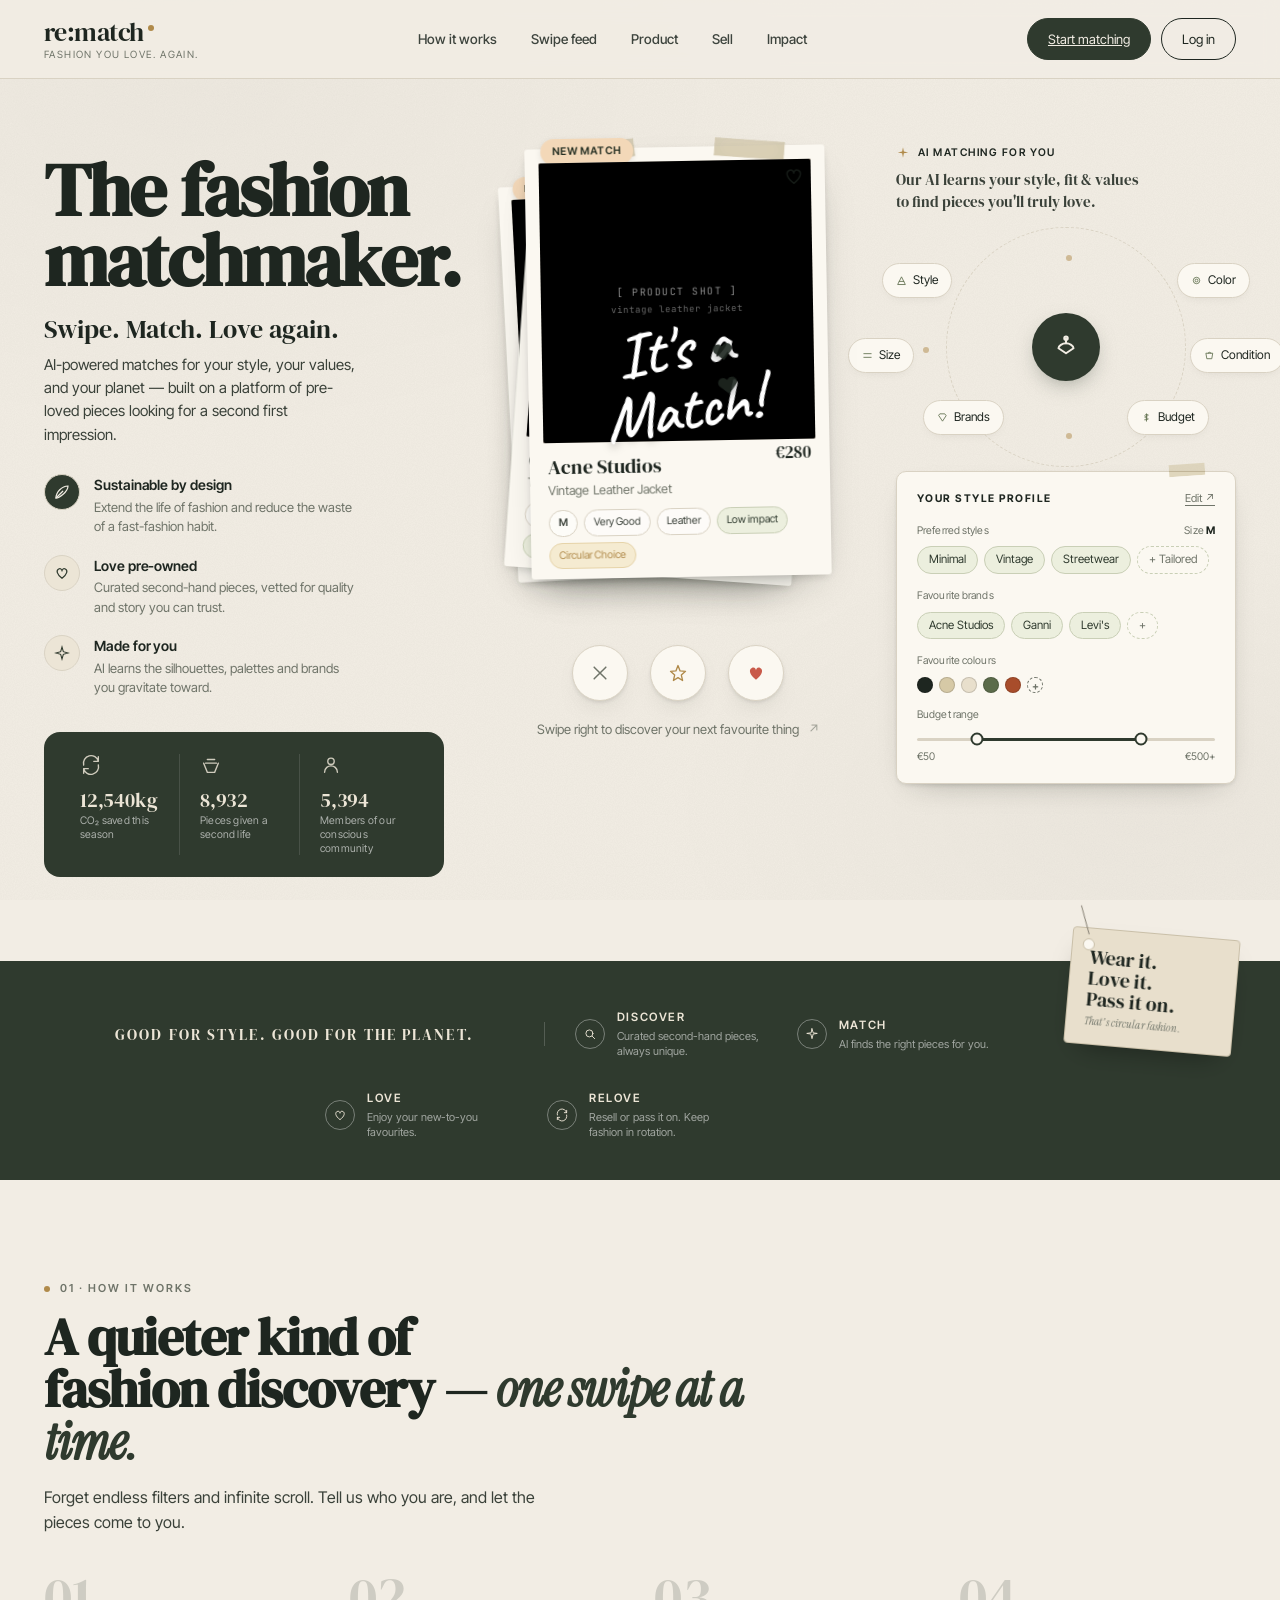
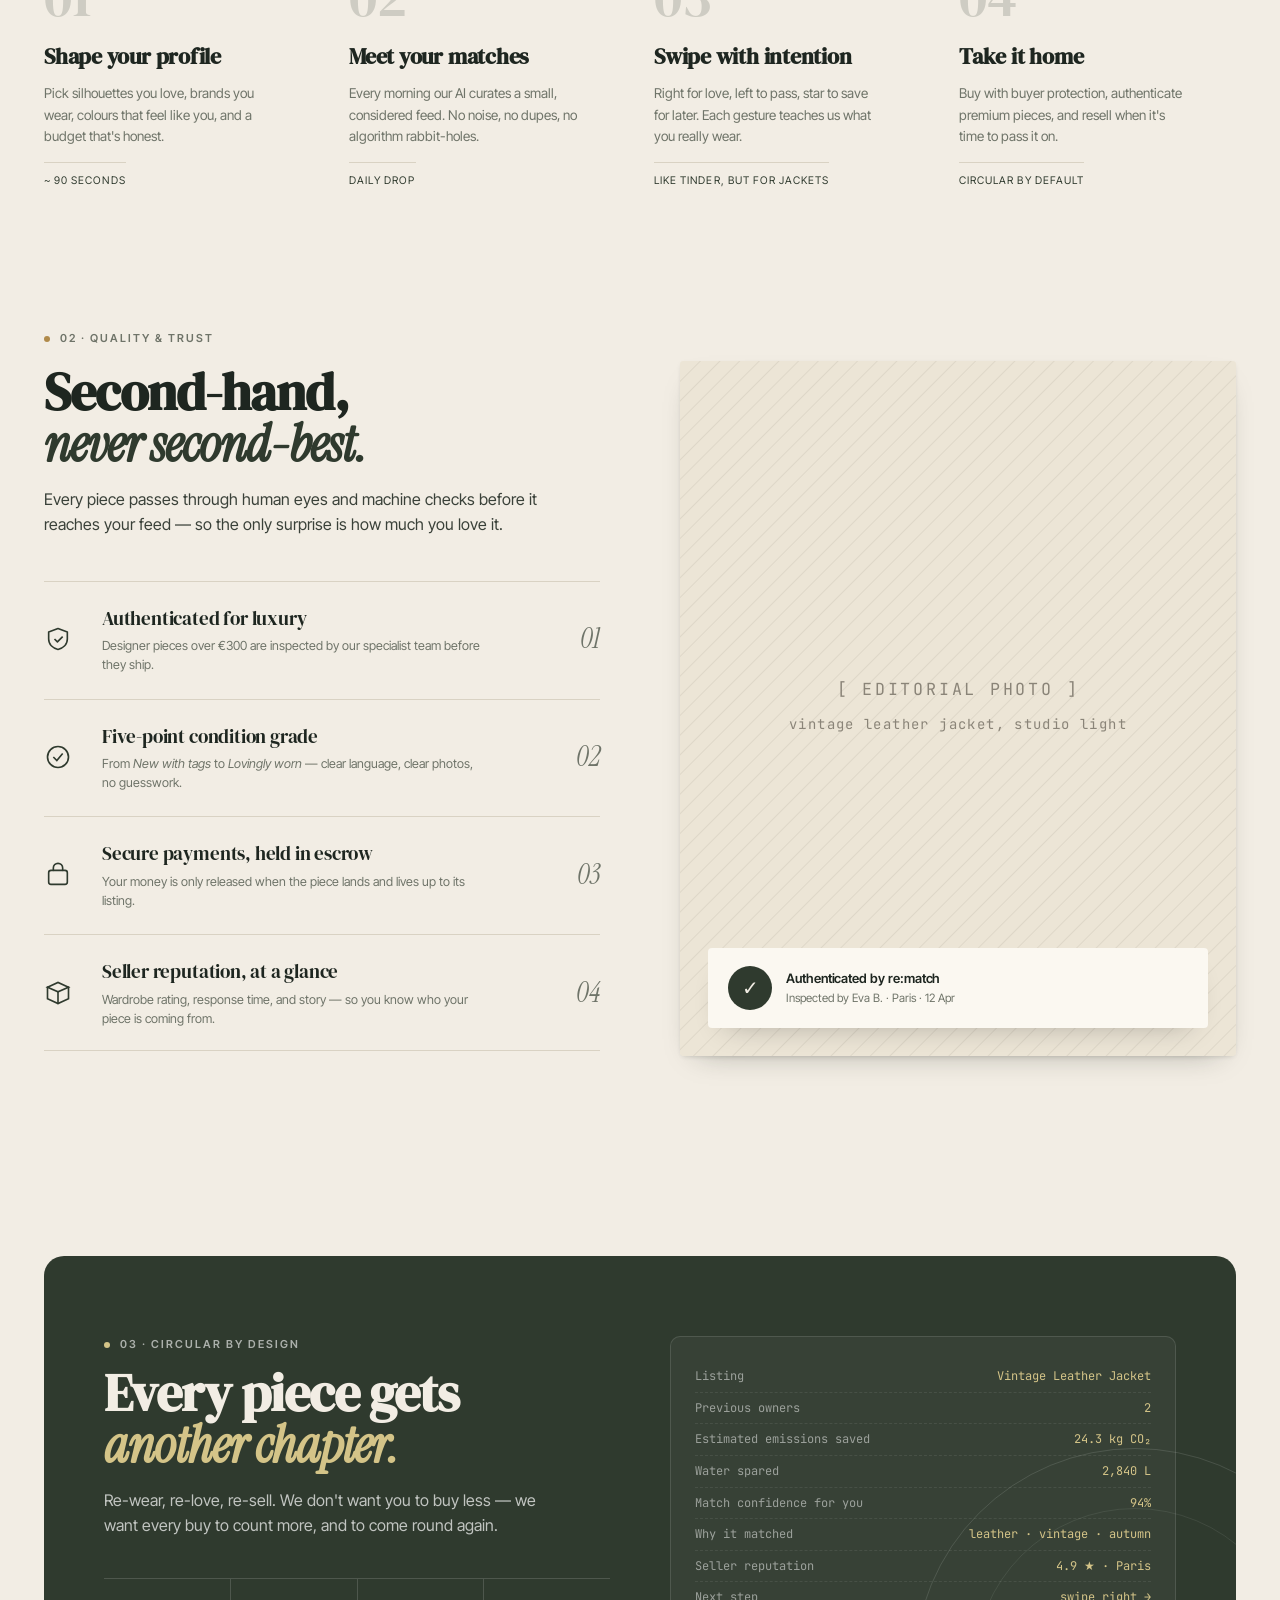
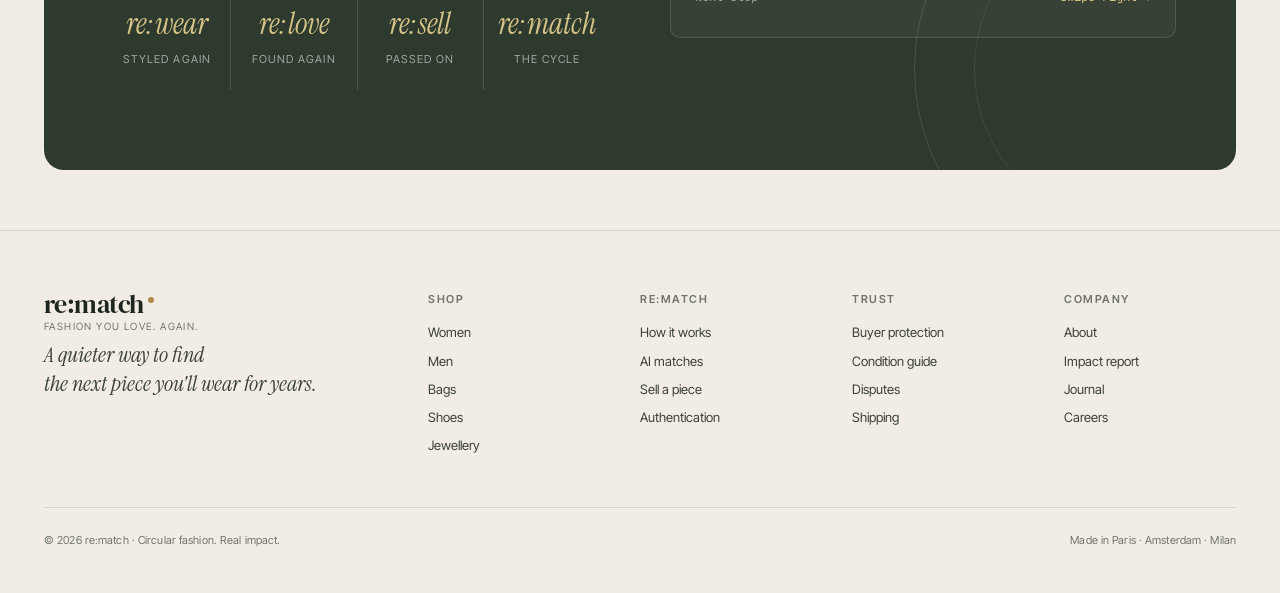
==== index.html @ 64e733ea "Polish: SEO/OG meta, a11y, branded 404, favicon, de-dup landing - Add per-page meta description, Ope" ====
<!doctype html>
<html lang="en">
<head>
<meta charset="utf-8" />
<meta name="viewport" content="width=device-width,initial-scale=1" />
<title>re:match — the fashion matchmaker</title>
<meta name="description" content="re:match is the fashion matchmaker. Swipe, match, and fall in love with pre-loved luxury pieces — curated, authenticated, and styled for you.">
<meta name="theme-color" content="#f2ede4">
<link rel="icon" type="image/svg+xml" href="favicon.svg">
<link rel="canonical" href="https://mathdoliveira.github.io/">
<meta property="og:type" content="website">
<meta property="og:site_name" content="re:match">
<meta property="og:title" content="re:match — the fashion matchmaker">
<meta property="og:description" content="Swipe. Match. Love again. A luxury resale experience where pieces find their next chapter.">
<meta property="og:url" content="https://mathdoliveira.github.io/">
<meta property="og:image" content="https://mathdoliveira.github.io/uploads/concept%20webpage.png">
<meta name="twitter:card" content="summary_large_image">
<meta name="twitter:title" content="re:match — the fashion matchmaker">
<meta name="twitter:description" content="Swipe. Match. Love again.">
<meta name="twitter:image" content="https://mathdoliveira.github.io/uploads/concept%20webpage.png">
<link rel="preconnect" href="https://fonts.googleapis.com">
<link rel="preconnect" href="https://fonts.gstatic.com" crossorigin>
<link href="https://fonts.googleapis.com/css2?family=DM+Serif+Display:ital@0;1&family=Instrument+Serif:ital@0;1&family=Inter+Tight:wght@400;500;600&family=Caveat:wght@400;600&family=JetBrains+Mono:wght@400;500&display=swap" rel="stylesheet">

<script>
const TWEAKS = /*EDITMODE-BEGIN*/{
  "palette": "sage",
  "headline": "The fashion matchmaker.",
  "tagline": "Swipe. Match. Love again.",
  "showAnnotations": false
}/*EDITMODE-END*/;
</script>

<style>
  :root{
    --paper: #f2ede4;
    --paper-warm: #ece5d6;
    --ink: #1e2620;
    --ink-soft: #3a4139;
    --mute: #6f7469;
    --line: #d9d2c3;
    --forest: #2f3a2e;
    --forest-deep: #1f2a1e;
    --moss: #5b6b4a;
    --gold: #b08a4a;
    --clay: #b8624a;
    --heart: #c95a4a;
    --shadow: 0 12px 30px -18px rgba(30,35,28,.4), 0 2px 6px -3px rgba(30,35,28,.25);
  }
  [data-palette="clay"]{
    --paper:#efe6db; --paper-warm:#e8dccc; --forest:#6b3a2a; --forest-deep:#4a261a; --moss:#8f5a3a; --gold:#c08a3a;
  }
  [data-palette="ink"]{
    --paper:#ebe6db; --paper-warm:#ddd6c6; --forest:#1b1d1c; --forest-deep:#0f110f; --moss:#3a3a32; --gold:#a78a4a;
  }

  *{box-sizing:border-box}
  html,body{margin:0;padding:0;background:var(--paper);color:var(--ink);font-family:"Inter Tight",system-ui,sans-serif;font-size:15px;line-height:1.55;-webkit-font-smoothing:antialiased}

  /* Paper texture */
  body::before{
    content:"";position:fixed;inset:0;pointer-events:none;z-index:0;
    background:
      radial-gradient(ellipse 900px 500px at 15% 10%, rgba(0,0,0,.03), transparent 70%),
      radial-gradient(ellipse 700px 400px at 90% 90%, rgba(0,0,0,.04), transparent 70%),
      url("data:image/svg+xml;utf8,<svg xmlns='http://www.w3.org/2000/svg' width='260' height='260'><filter id='n'><feTurbulence type='fractalNoise' baseFrequency='.9' numOctaves='2' stitchTiles='stitch'/><feColorMatrix values='0 0 0 0 0.12  0 0 0 0 0.15  0 0 0 0 0.12  0 0 0 .08 0'/></filter><rect width='100%' height='100%' filter='url(%23n)'/></svg>");
    mix-blend-mode:multiply;opacity:.55;
  }
  main{position:relative;z-index:1}

  .wrap{max-width:1360px;margin:0 auto;padding:0 44px}
  .serif{font-family:"DM Serif Display",serif;font-weight:400;letter-spacing:-.01em}
  .italic-serif{font-family:"Instrument Serif",serif;font-style:italic;font-weight:400}
  .hand{font-family:"Caveat",cursive;font-weight:600}
  .mono{font-family:"JetBrains Mono",monospace;font-size:11px;letter-spacing:.08em;text-transform:uppercase}

  /* ============ NAV ============ */
  nav.top{
    position:sticky;top:0;z-index:50;background:rgba(242,237,228,.82);backdrop-filter:blur(10px);
    border-bottom:1px solid var(--line);
  }
  .nav-inner{display:flex;align-items:center;justify-content:space-between;padding:18px 44px}
  .logo{display:flex;flex-direction:column;line-height:1}
  .logo .mark{font-family:"DM Serif Display",serif;font-size:26px;letter-spacing:-.02em;color:var(--ink);display:flex;align-items:baseline;gap:2px}
  .logo .mark::after{content:"";display:inline-block;width:6px;height:6px;background:var(--gold);border-radius:50%;margin-left:2px;transform:translateY(-10px)}
  .logo .sub{font-size:10px;letter-spacing:.14em;text-transform:uppercase;color:var(--mute);margin-top:4px}
  .navlinks{display:flex;gap:34px}
  .navlinks a{color:var(--ink);text-decoration:none;font-size:13.5px;font-weight:500;opacity:.85}
  .navlinks a:hover{opacity:1;color:var(--forest)}
  .nav-cta{display:flex;gap:10px;align-items:center}
  .btn{border:1px solid var(--ink);background:transparent;color:var(--ink);padding:10px 20px;border-radius:999px;font:inherit;font-size:13px;cursor:pointer;transition:all .2s}
  .btn:hover{background:var(--ink);color:var(--paper)}
  .btn-dark{background:var(--forest);color:var(--paper);border-color:var(--forest)}
  .btn-dark:hover{background:var(--forest-deep);color:var(--paper)}

  /* ============ HERO ============ */
  .hero{padding:48px 0 24px;position:relative}
  .hero-grid{display:grid;grid-template-columns:1.05fr 1.4fr 1.05fr;gap:40px;align-items:start}

  /* Leaf / organic decoration */
  .leaf-deco{position:absolute;top:80px;left:-30px;width:220px;height:320px;opacity:.55;pointer-events:none;z-index:0}

  /* ---- left column ---- */
  .hero-left{padding-top:28px;position:relative;z-index:2}
  h1.hero-title{font-family:"DM Serif Display",serif;font-size:74px;line-height:.95;letter-spacing:-.025em;margin:0 0 18px;color:var(--ink)}
  h1.hero-title .em{font-family:"Instrument Serif",serif;font-style:italic;color:var(--forest)}
  .hero-tag{font-family:"DM Serif Display",serif;font-size:26px;line-height:1.2;margin:0 0 8px}
  .hero-tag .love{font-family:"Instrument Serif",serif;font-style:italic;color:var(--moss)}
  .hero-lede{color:var(--ink-soft);font-size:15px;max-width:320px;margin:0 0 28px}
  .bullets{display:flex;flex-direction:column;gap:18px;margin-bottom:34px}
  .bullet{display:flex;gap:14px;align-items:flex-start}
  .bullet-ic{width:36px;height:36px;border-radius:50%;background:var(--paper-warm);border:1px solid var(--line);display:grid;place-items:center;flex-shrink:0;color:var(--forest)}
  .bullet-ic.leaf{background:var(--forest);color:var(--paper)}
  .bullet h4{margin:0 0 2px;font-size:14px;font-weight:600;letter-spacing:-.005em}
  .bullet p{margin:0;font-size:13px;color:var(--mute);line-height:1.5;max-width:260px}

  .impact-card{background:var(--forest);color:var(--paper-warm);border-radius:16px;padding:22px 24px;display:grid;grid-template-columns:repeat(3,1fr);gap:8px;max-width:400px}
  .impact-item{text-align:left;padding:0 12px;border-right:1px solid rgba(255,255,255,.12)}
  .impact-item:last-child{border-right:0}
  .impact-ic{width:22px;height:22px;margin-bottom:8px;opacity:.85}
  .impact-num{font-family:"DM Serif Display",serif;font-size:20px;letter-spacing:-.01em;line-height:1}
  .impact-lbl{font-size:10.5px;color:rgba(255,255,255,.6);margin-top:4px;letter-spacing:.02em;line-height:1.3}

  /* ---- middle: swipe stage ---- */
  .swipe-stage{position:relative;height:540px;display:flex;align-items:flex-start;justify-content:center;padding-top:20px}

  .annot{position:absolute;pointer-events:none;z-index:3}
  .annot.lft{top:40px;left:-10px;transform:rotate(-4deg)}
  .annot.rgt{top:40px;right:0;transform:rotate(3deg)}
  .annot .hand{font-size:26px;color:var(--forest);display:block}
  .annot svg{display:block;margin-top:2px}

  .deck{position:relative;width:300px;height:430px}
  .card{
    position:absolute;inset:0;background:#fbf8f1;border-radius:3px;
    box-shadow:0 18px 40px -20px rgba(30,35,28,.35), 0 4px 10px -4px rgba(30,35,28,.25);
    padding:14px 14px 18px;transition:transform .5s cubic-bezier(.2,.7,.2,1), opacity .3s;
    cursor:grab;user-select:none;
  }
  .card.drag{transition:none;cursor:grabbing}
  .card.gone{transition:transform .6s cubic-bezier(.4,.1,.3,1), opacity .5s}

  .card .badge{position:absolute;top:-10px;left:16px;background:#f3d8b8;color:var(--forest-deep);padding:5px 12px;border-radius:999px;font-size:10.5px;letter-spacing:.08em;text-transform:uppercase;font-weight:600;box-shadow:0 2px 6px rgba(0,0,0,.1)}
  .card .heart{position:absolute;top:20px;right:20px;width:22px;height:22px;color:#1e2620;opacity:.7;z-index:2}

  .card .photo{width:100%;height:280px;border-radius:2px;overflow:hidden;position:relative;background:#e8e1d2}
  .card .photo svg{width:100%;height:100%;display:block}

  .card-meta{padding:14px 4px 0;position:relative}
  .card-meta .brand{font-family:"DM Serif Display",serif;font-size:20px;line-height:1;margin:0 0 4px}
  .card-meta .name{font-size:12.5px;color:var(--mute);margin:0 0 10px;letter-spacing:.005em}
  .card-meta .price{position:absolute;top:0;right:4px;font-family:"DM Serif Display",serif;font-size:17px;color:var(--ink)}
  .card-meta .chips{display:flex;gap:6px;flex-wrap:wrap}
  .chip{font-size:10.5px;padding:4px 9px;border:1px solid var(--line);border-radius:999px;color:var(--ink-soft);background:rgba(255,255,255,.5);display:inline-flex;align-items:center;gap:4px}
  .chip.size{min-width:26px;justify-content:center;font-weight:600}
  .chip.eco{color:var(--forest);border-color:#c9cfb6;background:#ecefde}
  .chip.lux{color:var(--gold);border-color:#e6d3a8;background:#f5ebd1}

  /* Match overlay for middle card */
  .match-stamp{
    position:absolute;top:54%;left:50%;transform:translate(-50%,-50%) rotate(-8deg);
    z-index:4;pointer-events:none;text-align:center;color:#fff;
    text-shadow:0 3px 10px rgba(0,0,0,.35);
  }
  .match-stamp .big{font-family:"Caveat",cursive;font-size:64px;font-weight:600;line-height:.95;letter-spacing:-.01em}
  .match-stamp .heart{display:inline-flex;gap:4px;font-size:22px;margin-top:4px;opacity:.9}

  /* Tape */
  .tape{position:absolute;width:70px;height:18px;background:rgba(212,201,170,.7);mix-blend-mode:multiply;box-shadow:inset 0 0 20px rgba(0,0,0,.05)}
  .tape.t1{top:-6px;left:40px;transform:rotate(-6deg)}
  .tape.t2{top:-6px;right:40px;transform:rotate(5deg)}

  /* Swipe controls */
  .swipe-ctrls{position:absolute;bottom:-34px;left:50%;transform:translateX(-50%);display:flex;gap:22px;z-index:5}
  .sc{width:56px;height:56px;border-radius:50%;border:1px solid var(--line);background:#fbf8f1;display:grid;place-items:center;cursor:pointer;box-shadow:var(--shadow);transition:all .15s}
  .sc:hover{transform:translateY(-2px);box-shadow:0 16px 36px -18px rgba(30,35,28,.5)}
  .sc.like{background:#fff}
  .sc svg{width:20px;height:20px}
  .sc.x{color:var(--mute)}
  .sc.star{color:var(--gold)}
  .sc.heart{color:var(--heart)}

  .swipe-caption{position:absolute;bottom:-72px;left:50%;transform:translateX(-50%);font-size:13px;color:var(--mute);text-align:center;white-space:nowrap}
  .swipe-caption .arr{display:inline-block;margin-left:6px;opacity:.6}

  /* ---- right column: AI matching ---- */
  .hero-right{padding-top:18px;position:relative;z-index:2}
  .ai-head{display:flex;gap:8px;align-items:center;margin-bottom:8px}
  .ai-head .spark{width:14px;height:14px;color:var(--gold)}
  .ai-head .lbl{font-size:10.5px;letter-spacing:.14em;text-transform:uppercase;color:var(--ink);font-weight:600}
  .ai-right-title{font-family:"DM Serif Display",serif;font-size:15px;max-width:280px;color:var(--ink-soft);margin:0 0 24px;line-height:1.45}

  .orbit{position:relative;width:340px;height:220px;margin:0 auto 14px}
  .orbit-center{position:absolute;top:50%;left:50%;transform:translate(-50%,-50%);width:68px;height:68px;border-radius:50%;background:var(--forest);display:grid;place-items:center;color:var(--paper);box-shadow:0 8px 24px -10px rgba(47,58,46,.6);z-index:2}
  .orbit-center svg{width:30px;height:30px}
  .orbit-ring{position:absolute;top:50%;left:50%;transform:translate(-50%,-50%);width:240px;height:240px;border:1px dashed var(--line);border-radius:50%}
  .orbit-dot{position:absolute;width:6px;height:6px;border-radius:50%;background:var(--gold);opacity:.5}

  .orbit-chip{position:absolute;background:#fbf8f1;border:1px solid var(--line);padding:7px 13px;border-radius:999px;font-size:12px;display:flex;align-items:center;gap:6px;box-shadow:0 4px 12px -6px rgba(0,0,0,.1);white-space:nowrap}
  .orbit-chip svg{width:11px;height:11px;color:var(--moss)}
  .op1{top:12%;left:-4%}
  .op2{top:12%;right:-4%}
  .op3{top:46%;left:-14%}
  .op4{top:46%;right:-14%}
  .op5{bottom:10%;left:8%}
  .op6{bottom:10%;right:8%}

  /* Profile card */
  .profile-card{background:#fbf8f1;border:1px solid var(--line);border-radius:10px;padding:18px 20px;box-shadow:var(--shadow);position:relative}
  .profile-card::before{content:"";position:absolute;top:-8px;right:30px;width:36px;height:12px;background:rgba(212,201,170,.65);mix-blend-mode:multiply;transform:rotate(-4deg)}
  .pc-head{display:flex;justify-content:space-between;align-items:baseline;margin-bottom:16px}
  .pc-head h4{margin:0;font-size:10.5px;letter-spacing:.14em;text-transform:uppercase;font-weight:700}
  .pc-head .edit{font-size:11px;color:var(--mute);cursor:pointer;text-decoration:underline;text-underline-offset:3px}
  .pc-row{margin-bottom:14px}
  .pc-row .lbl{font-size:10.5px;color:var(--mute);margin-bottom:7px;letter-spacing:.01em}
  .pc-chips{display:flex;gap:6px;flex-wrap:wrap}
  .pc-chip{font-size:11.5px;padding:4px 11px;border-radius:999px;background:#ecefde;color:var(--forest);border:1px solid #c9cfb6;cursor:pointer;transition:all .15s}
  .pc-chip:hover{background:var(--forest);color:var(--paper)}
  .pc-chip.add{background:transparent;border-style:dashed;color:var(--mute)}
  .swatches{display:flex;gap:6px;align-items:center}
  .swatch{width:16px;height:16px;border-radius:50%;border:1px solid rgba(0,0,0,.15);cursor:pointer}
  .swatch.add{background:transparent;border:1px dashed var(--mute);display:grid;place-items:center;color:var(--mute);font-size:11px;font-weight:600}
  .slider-wrap{position:relative;padding:8px 0 0}
  .slider-track{height:3px;background:var(--line);border-radius:2px;position:relative}
  .slider-fill{position:absolute;top:0;bottom:0;left:20%;right:25%;background:var(--forest);border-radius:2px}
  .slider-knob{position:absolute;top:50%;transform:translate(-50%,-50%);width:13px;height:13px;background:#fbf8f1;border:2px solid var(--forest);border-radius:50%;cursor:pointer}
  .slider-knob.k1{left:20%}
  .slider-knob.k2{left:75%}
  .slider-range{display:flex;justify-content:space-between;font-size:10.5px;color:var(--mute);margin-top:8px}

  /* ============ RIBBON ============ */
  .ribbon{background:var(--forest);color:var(--paper-warm);margin-top:60px;padding:48px 260px 40px 44px;display:flex;align-items:center;gap:30px;flex-wrap:wrap;justify-content:center;position:relative}
  .ribbon .slogan{font-family:"DM Serif Display",serif;font-size:15px;letter-spacing:.14em;text-transform:uppercase;padding:0 40px}
  .ribbon-sep{width:1px;height:24px;background:rgba(255,255,255,.18)}
  .ribbon-step{display:flex;align-items:center;gap:12px;min-width:180px}
  .ribbon-step .num{width:30px;height:30px;border:1px solid rgba(255,255,255,.35);border-radius:50%;display:grid;place-items:center;flex-shrink:0}
  .ribbon-step svg{width:14px;height:14px}
  .ribbon-step .tx h5{margin:0 0 2px;font-size:11.5px;letter-spacing:.14em;text-transform:uppercase;font-weight:600}
  .ribbon-step .tx p{margin:0;font-size:11px;color:rgba(255,255,255,.55);line-height:1.4;max-width:150px}

  /* Hang tag */
  .hangtag{position:absolute;right:44px;top:-28px;width:168px;min-height:112px;background:#e8dfcc;border:1px solid #c9bfa8;border-radius:4px;padding:18px 18px 16px;transform:rotate(5deg);color:var(--ink);box-shadow:0 14px 28px -14px rgba(0,0,0,.4);font-family:"DM Serif Display",serif;line-height:1.05;font-size:20px;z-index:2}
  .hangtag::before{content:"";position:absolute;left:10px;top:10px;width:10px;height:10px;border-radius:50%;background:#fbf8f1;border:1px solid #c9bfa8}
  .hangtag::after{content:"";position:absolute;left:15px;top:-24px;width:1px;height:30px;background:#8a8478;transform:rotate(-20deg);transform-origin:bottom}
  .hangtag .tag-sub{font-family:"Instrument Serif",serif;font-style:italic;font-size:11px;color:var(--mute);margin-top:6px;letter-spacing:.01em}
  @media (max-width: 1100px){
    .ribbon{padding:140px 44px 40px;justify-content:flex-start}
    .hangtag{right:50%;transform:translateX(50%) rotate(4deg);top:20px}
  }

  /* ============ SECTIONS ============ */
  section.block{padding:100px 0;position:relative}
  .section-label{display:flex;align-items:center;gap:10px;margin-bottom:14px}
  .section-label .dot{width:6px;height:6px;border-radius:50%;background:var(--gold)}
  .section-label .tx{font-size:11px;letter-spacing:.18em;text-transform:uppercase;color:var(--mute);font-weight:600}
  .section-title{font-family:"DM Serif Display",serif;font-size:52px;line-height:1;letter-spacing:-.02em;margin:0 0 16px;max-width:720px}
  .section-title .em{font-family:"Instrument Serif",serif;font-style:italic;color:var(--forest)}
  .section-lede{font-size:16px;color:var(--ink-soft);max-width:540px;margin:0 0 44px}

  /* How it works */
  .how-grid{display:grid;grid-template-columns:repeat(4,1fr);gap:28px}
  .how-step{position:relative;padding-top:20px}
  .how-num{font-family:"DM Serif Display",serif;font-size:56px;color:var(--forest);line-height:1;opacity:.18;position:absolute;top:-10px;left:0}
  .how-step h3{font-family:"DM Serif Display",serif;font-size:22px;margin:40px 0 10px;letter-spacing:-.01em}
  .how-step p{margin:0;font-size:13.5px;color:var(--mute);line-height:1.6;max-width:230px}
  .how-step .tag{display:inline-block;margin-top:14px;font-size:10.5px;letter-spacing:.1em;text-transform:uppercase;color:var(--forest);border-top:1px solid var(--line);padding-top:10px}

  /* Trust */
  .trust-wrap{display:grid;grid-template-columns:1fr 1fr;gap:80px;align-items:center}
  .trust-list{display:flex;flex-direction:column;gap:2px}
  .trust-item{display:grid;grid-template-columns:36px 1fr auto;gap:22px;padding:22px 0;border-top:1px solid var(--line);align-items:center}
  .trust-item:last-child{border-bottom:1px solid var(--line)}
  .trust-item .ic{color:var(--forest);width:28px;height:28px}
  .trust-item h4{margin:0 0 4px;font-family:"DM Serif Display",serif;font-size:19px;font-weight:400;letter-spacing:-.01em}
  .trust-item p{margin:0;font-size:12.5px;color:var(--mute);max-width:380px;line-height:1.5}
  .trust-item .num{font-family:"Instrument Serif",serif;font-style:italic;font-size:28px;color:var(--mute)}

  .trust-visual{position:relative;aspect-ratio:4/5;background:var(--paper-warm);border-radius:4px;overflow:hidden;box-shadow:var(--shadow)}
  .trust-visual svg.placeholder{width:100%;height:100%;display:block}
  .trust-stamp{position:absolute;bottom:28px;left:28px;right:28px;background:#fbf8f1;padding:18px 20px;border-radius:4px;display:grid;grid-template-columns:auto 1fr;gap:14px;align-items:center;box-shadow:0 14px 30px -18px rgba(0,0,0,.3)}
  .trust-stamp .seal{width:44px;height:44px;border-radius:50%;background:var(--forest);color:var(--paper);display:grid;place-items:center;font-family:"DM Serif Display",serif;font-size:20px}
  .trust-stamp h5{margin:0;font-size:13px;font-weight:600;letter-spacing:-.005em}
  .trust-stamp p{margin:2px 0 0;font-size:11.5px;color:var(--mute)}

  /* Circular story */
  .circular{background:var(--forest);color:var(--paper-warm);margin:100px 44px 60px;border-radius:20px;padding:80px 60px;position:relative;overflow:hidden}
  .circular::before{content:"";position:absolute;right:-120px;bottom:-120px;width:440px;height:440px;border:1px solid rgba(255,255,255,.12);border-radius:50%}
  .circular::after{content:"";position:absolute;right:-60px;bottom:-60px;width:320px;height:320px;border:1px solid rgba(255,255,255,.08);border-radius:50%}
  .circ-grid{display:grid;grid-template-columns:1fr 1fr;gap:60px;position:relative;z-index:1}
  .circular .section-title{color:var(--paper)}
  .circular .section-title .em{color:#d4c488}
  .circular p{color:rgba(255,255,255,.7)}
  .circ-verbs{display:flex;gap:0;margin-top:40px;border-top:1px solid rgba(255,255,255,.15)}
  .verb{flex:1;padding:22px 0;border-right:1px solid rgba(255,255,255,.15);text-align:center}
  .verb:last-child{border-right:0}
  .verb h4{margin:0 0 4px;font-family:"Instrument Serif",serif;font-style:italic;font-size:30px;color:#d4c488;font-weight:400}
  .verb p{margin:0;font-size:11px;letter-spacing:.1em;text-transform:uppercase;color:rgba(255,255,255,.55)}

  .mini-demo{background:rgba(255,255,255,.04);border:1px solid rgba(255,255,255,.12);border-radius:10px;padding:24px;font-family:"JetBrains Mono",monospace;font-size:12px;color:rgba(255,255,255,.8)}
  .mini-demo .line{padding:6px 0;border-bottom:1px dashed rgba(255,255,255,.08);display:flex;justify-content:space-between}
  .mini-demo .line:last-child{border-bottom:0}
  .mini-demo .k{color:rgba(255,255,255,.5)}
  .mini-demo .v{color:#d4c488}

  /* ============ FOOTER ============ */
  footer{padding:60px 44px 44px;border-top:1px solid var(--line);margin-top:20px}
  .foot-grid{display:grid;grid-template-columns:2fr 1fr 1fr 1fr 1fr;gap:40px}
  .foot-grid h5{font-size:11px;letter-spacing:.14em;text-transform:uppercase;color:var(--mute);margin:0 0 14px;font-weight:600}
  .foot-grid ul{list-style:none;padding:0;margin:0}
  .foot-grid li{margin-bottom:8px;font-size:13px}
  .foot-grid a{color:var(--ink-soft);text-decoration:none}
  .foot-grid a:hover{color:var(--forest)}
  .foot-tag{font-family:"Instrument Serif",serif;font-style:italic;font-size:22px;color:var(--ink-soft);max-width:360px;line-height:1.3;margin:10px 0 0}
  .foot-bottom{margin-top:44px;padding-top:24px;border-top:1px solid var(--line);display:flex;justify-content:space-between;font-size:11px;color:var(--mute);letter-spacing:.01em}

  /* ============ TWEAKS PANEL ============ */
  .tweaks{position:fixed;bottom:20px;right:20px;width:260px;background:#fbf8f1;border:1px solid var(--line);border-radius:10px;padding:16px;box-shadow:0 24px 48px -24px rgba(0,0,0,.4);z-index:100;display:none}
  .tweaks.on{display:block}
  .tweaks h5{margin:0 0 12px;font-family:"DM Serif Display",serif;font-size:16px;display:flex;justify-content:space-between;align-items:center}
  .tweaks h5 .close{font-size:11px;color:var(--mute);cursor:pointer;font-family:"Inter Tight",sans-serif;font-weight:500}
  .tweaks .t-row{margin-bottom:14px}
  .tweaks label{display:block;font-size:10.5px;letter-spacing:.08em;text-transform:uppercase;color:var(--mute);margin-bottom:6px;font-weight:600}
  .tweaks .palette-row{display:flex;gap:8px}
  .tweaks .pal{width:28px;height:28px;border-radius:50%;cursor:pointer;border:2px solid transparent}
  .tweaks .pal.on{border-color:var(--ink)}
  .tweaks .pal[data-p="sage"]{background:linear-gradient(135deg,#2f3a2e 50%,#f2ede4 50%)}
  .tweaks .pal[data-p="clay"]{background:linear-gradient(135deg,#6b3a2a 50%,#efe6db 50%)}
  .tweaks .pal[data-p="ink"]{background:linear-gradient(135deg,#1b1d1c 50%,#ebe6db 50%)}
  .tweaks input[type=text]{width:100%;font:inherit;padding:8px 10px;border:1px solid var(--line);border-radius:6px;background:var(--paper);color:var(--ink);font-size:13px}
  .tweaks .toggle{display:flex;align-items:center;gap:8px;font-size:12px;cursor:pointer}

  @media (max-width:1100px){
    .hero-grid{grid-template-columns:1fr;gap:60px}
    .hero-right{max-width:500px}
    .trust-wrap{grid-template-columns:1fr}
    .how-grid{grid-template-columns:repeat(2,1fr)}
    .circ-grid{grid-template-columns:1fr}
  }
</style>
</head>
<body>

<nav class="top">
  <div class="nav-inner">
    <div class="logo">
      <div class="mark">re:match</div>
      <div class="sub">Fashion you love. Again.</div>
    </div>
    <div class="navlinks">
      <a href="#how">How it works</a>
      <a href="swipe.html">Swipe feed</a>
      <a href="product.html">Product</a>
      <a href="sell.html">Sell</a>
      <a href="#impact">Impact</a>
    </div>
    <div class="nav-cta">
      <a href="onboarding.html" class="btn btn-dark">Start matching</a>
      <button class="btn">Log in</button>
    </div>
  </div>
</nav>

<main>



<section class="hero">
  <div class="wrap">
    <div class="hero-grid">

      <!-- LEFT -->
      <div class="hero-left">
        <h1 class="hero-title" id="hero-title">The fashion<br/>matchmaker.</h1>
        <p class="hero-tag">Swipe. Match. <span class="love">Love again.</span></p>
        <p class="hero-lede">AI-powered matches for your style, your values, and your planet — built on a platform of pre-loved pieces looking for a second first impression.</p>

        <div class="bullets">
          <div class="bullet">
            <div class="bullet-ic leaf">
              <svg width="18" height="18" viewBox="0 0 24 24" fill="none" stroke="currentColor" stroke-width="1.6" stroke-linecap="round"><path d="M4 20 C 8 20, 20 12, 20 4 C 12 4, 4 12, 4 20 Z"/><path d="M4 20 L 13 11" /></svg>
            </div>
            <div>
              <h4>Sustainable by design</h4>
              <p>Extend the life of fashion and reduce the waste of a fast-fashion habit.</p>
            </div>
          </div>
          <div class="bullet">
            <div class="bullet-ic">
              <svg width="16" height="16" viewBox="0 0 24 24" fill="none" stroke="currentColor" stroke-width="1.8" stroke-linecap="round" stroke-linejoin="round"><path d="M12 20 C 4 14, 3 8, 7 6 C 10 4.5, 12 7, 12 9 C 12 7, 14 4.5, 17 6 C 21 8, 20 14, 12 20Z"/></svg>
            </div>
            <div>
              <h4>Love pre-owned</h4>
              <p>Curated second-hand pieces, vetted for quality and story you can trust.</p>
            </div>
          </div>
          <div class="bullet">
            <div class="bullet-ic">
              <svg width="16" height="16" viewBox="0 0 24 24" fill="none" stroke="currentColor" stroke-width="1.6" stroke-linecap="round"><path d="M12 3 L 14 10 L 21 12 L 14 14 L 12 21 L 10 14 L 3 12 L 10 10 Z"/></svg>
            </div>
            <div>
              <h4>Made for you</h4>
              <p>AI learns the silhouettes, palettes and brands you gravitate toward.</p>
            </div>
          </div>
        </div>

        <div class="impact-card">
          <div class="impact-item">
            <svg class="impact-ic" viewBox="0 0 24 24" fill="none" stroke="currentColor" stroke-width="1.5" stroke-linecap="round"><path d="M4 12 A 8 8 0 0 1 20 8 M 20 8 L 20 3 M 20 8 L 15 8"/><path d="M20 12 A 8 8 0 0 1 4 16 M 4 16 L 4 21 M 4 16 L 9 16"/></svg>
            <div class="impact-num">12,540kg</div>
            <div class="impact-lbl">CO₂ saved this season</div>
          </div>
          <div class="impact-item">
            <svg class="impact-ic" viewBox="0 0 24 24" fill="none" stroke="currentColor" stroke-width="1.5" stroke-linecap="round"><path d="M8 6 L 16 6 M 6 10 L 18 10 M 4 10 L 8 20 L 16 20 L 20 10"/></svg>
            <div class="impact-num">8,932</div>
            <div class="impact-lbl">Pieces given a second life</div>
          </div>
          <div class="impact-item">
            <svg class="impact-ic" viewBox="0 0 24 24" fill="none" stroke="currentColor" stroke-width="1.5" stroke-linecap="round"><circle cx="12" cy="8" r="3.5"/><path d="M5 20 C 5 15, 9 13, 12 13 C 15 13, 19 15, 19 20"/></svg>
            <div class="impact-num">5,394</div>
            <div class="impact-lbl">Members of our conscious community</div>
          </div>
        </div>
      </div>

      <!-- MIDDLE: swipe stage -->
      <div class="swipe-stage" id="swipe-stage">
        <div class="annot lft annot-lft"><span class="hand">Not for me</span>
          <svg width="70" height="20" viewBox="0 0 70 20" fill="none" stroke="#2f3a2e" stroke-width="1.3" stroke-linecap="round"><path d="M65 10 C 40 10, 20 12, 5 10" /><path d="M10 5 L 5 10 L 10 14"/></svg>
        </div>
        <div class="annot rgt annot-rgt"><span class="hand" style="text-align:right;display:block">Love it</span>
          <svg width="70" height="20" viewBox="0 0 70 20" fill="none" stroke="#2f3a2e" stroke-width="1.3" stroke-linecap="round" style="margin-left:auto"><path d="M5 10 C 30 10, 50 12, 65 10" /><path d="M60 5 L 65 10 L 60 14"/></svg>
        </div>

        <div class="deck" id="deck"></div>

        <div class="swipe-ctrls">
          <button class="sc x" id="btn-x" type="button" aria-label="Pass on this piece" title="Pass">
            <svg viewBox="0 0 24 24" fill="none" stroke="currentColor" stroke-width="1.8" stroke-linecap="round" aria-hidden="true" focusable="false"><path d="M5 5 L 19 19 M 19 5 L 5 19"/></svg>
          </button>
          <button class="sc star" id="btn-star" type="button" aria-label="Save for later" title="Save">
            <svg viewBox="0 0 24 24" fill="none" stroke="currentColor" stroke-width="1.6" stroke-linejoin="round" aria-hidden="true" focusable="false"><path d="M12 3 L 14.5 9.5 L 21 10 L 16 14.5 L 17.5 21 L 12 17.5 L 6.5 21 L 8 14.5 L 3 10 L 9.5 9.5 Z"/></svg>
          </button>
          <button class="sc heart" id="btn-heart" type="button" aria-label="Love this piece" title="Love">
            <svg viewBox="0 0 24 24" fill="currentColor" aria-hidden="true" focusable="false"><path d="M12 20 C 4 14, 3 8, 7 6 C 10 4.5, 12 7, 12 9 C 12 7, 14 4.5, 17 6 C 21 8, 20 14, 12 20Z"/></svg>
          </button>
        </div>
        <div class="swipe-caption" id="swipe-caption">Swipe right to discover your next favourite thing <span class="arr">↗</span></div>
      </div>

      <!-- RIGHT: AI matching -->
      <div class="hero-right">
        <div class="ai-head">
          <svg class="spark" viewBox="0 0 24 24" fill="currentColor"><path d="M12 2 L 13.5 9.5 L 21 11 L 13.5 12.5 L 12 20 L 10.5 12.5 L 3 11 L 10.5 9.5 Z"/></svg>
          <span class="lbl">AI Matching for you</span>
        </div>
        <p class="ai-right-title">Our AI learns your style, fit &amp; values<br/>to find pieces you'll truly love.</p>

        <div class="orbit">
          <div class="orbit-ring"></div>
          <div class="orbit-center">
            <svg viewBox="0 0 24 24" fill="none" stroke="currentColor" stroke-width="1.6" stroke-linecap="round" stroke-linejoin="round">
              <path d="M12 5 L 12 9"/>
              <path d="M6 13 C 6 11, 9 9, 12 9 C 15 9, 18 11, 18 13 L 12 17 Z"/>
              <circle cx="12" cy="5" r="1.4"/>
            </svg>
          </div>
          <span class="orbit-dot" style="top:8%;left:50%"></span>
          <span class="orbit-dot" style="bottom:8%;left:50%"></span>
          <span class="orbit-dot" style="top:50%;left:8%"></span>
          <span class="orbit-dot" style="top:50%;right:8%"></span>

          <span class="orbit-chip op1"><svg viewBox="0 0 24 24" fill="none" stroke="currentColor" stroke-width="1.8" stroke-linecap="round"><path d="M4 20 L 12 4 L 20 20 Z M 7 14 L 17 14"/></svg>Style</span>
          <span class="orbit-chip op2"><svg viewBox="0 0 24 24" fill="none" stroke="currentColor" stroke-width="1.8"><circle cx="12" cy="12" r="7"/><circle cx="12" cy="12" r="3"/></svg>Color</span>
          <span class="orbit-chip op3"><svg viewBox="0 0 24 24" fill="none" stroke="currentColor" stroke-width="1.8" stroke-linecap="round"><path d="M4 8 L 20 8 M 4 16 L 20 16"/></svg>Size</span>
          <span class="orbit-chip op4"><svg viewBox="0 0 24 24" fill="none" stroke="currentColor" stroke-width="1.8" stroke-linecap="round"><path d="M5 7 L 19 7 L 17 19 L 7 19 Z M 9 7 C 9 4, 15 4, 15 7"/></svg>Condition</span>
          <span class="orbit-chip op5"><svg viewBox="0 0 24 24" fill="none" stroke="currentColor" stroke-width="1.8" stroke-linecap="round" stroke-linejoin="round"><path d="M7 4 L 17 4 L 20 8 L 12 20 L 4 8 Z"/></svg>Brands</span>
          <span class="orbit-chip op6"><svg viewBox="0 0 24 24" fill="none" stroke="currentColor" stroke-width="1.8" stroke-linecap="round"><path d="M12 4 L 12 20 M 8 7 C 8 5, 16 5, 16 7 C 16 9, 8 9, 8 11 C 8 13, 16 13, 16 15 C 16 17, 8 17, 8 17"/></svg>Budget</span>
        </div>

        <div class="profile-card">
          <div class="pc-head">
            <h4>Your style profile</h4>
            <span class="edit">Edit ↗</span>
          </div>

          <div class="pc-row">
            <div class="lbl" style="display:flex;justify-content:space-between"><span>Preferred styles</span><span>Size <b style="color:var(--ink)">M</b></span></div>
            <div class="pc-chips">
              <span class="pc-chip">Minimal</span>
              <span class="pc-chip">Vintage</span>
              <span class="pc-chip">Streetwear</span>
              <span class="pc-chip add">+ Tailored</span>
            </div>
          </div>

          <div class="pc-row">
            <div class="lbl">Favourite brands</div>
            <div class="pc-chips">
              <span class="pc-chip">Acne Studios</span>
              <span class="pc-chip">Ganni</span>
              <span class="pc-chip">Levi's</span>
              <span class="pc-chip add">+</span>
            </div>
          </div>

          <div class="pc-row">
            <div class="lbl">Favourite colours</div>
            <div class="swatches">
              <span class="swatch" style="background:#1e2620"></span>
              <span class="swatch" style="background:#d6c9a6"></span>
              <span class="swatch" style="background:#e8dfcc"></span>
              <span class="swatch" style="background:#5b6b4a"></span>
              <span class="swatch" style="background:#a84d2b"></span>
              <span class="swatch add">+</span>
            </div>
          </div>

          <div class="pc-row" style="margin-bottom:0">
            <div class="lbl">Budget range</div>
            <div class="slider-wrap">
              <div class="slider-track">
                <div class="slider-fill"></div>
                <div class="slider-knob k1"></div>
                <div class="slider-knob k2"></div>
              </div>
              <div class="slider-range"><span>€50</span><span>€500+</span></div>
            </div>
          </div>
        </div>
      </div>

    </div>
  </div>
</section>

<!-- RIBBON -->
<div class="ribbon">
  <div class="hangtag">
    Wear&nbsp;it.<br/>Love&nbsp;it.<br/>Pass&nbsp;it&nbsp;on.
    <div class="tag-sub">That's circular fashion.</div>
  </div>

  <div class="slogan">Good for style. Good for the planet.</div>
  <div class="ribbon-sep"></div>
  <div class="ribbon-step">
    <div class="num"><svg viewBox="0 0 24 24" fill="none" stroke="currentColor" stroke-width="1.6" stroke-linecap="round"><circle cx="11" cy="11" r="6"/><path d="M16 16 L 20 20"/></svg></div>
    <div class="tx"><h5>Discover</h5><p>Curated second-hand pieces, always unique.</p></div>
  </div>
  <div class="ribbon-step">
    <div class="num"><svg viewBox="0 0 24 24" fill="none" stroke="currentColor" stroke-width="1.6" stroke-linecap="round"><path d="M12 3 L 14 10 L 21 11 L 14 12 L 12 20 L 10 12 L 3 11 L 10 10 Z"/></svg></div>
    <div class="tx"><h5>Match</h5><p>AI finds the right pieces for you.</p></div>
  </div>
  <div class="ribbon-step">
    <div class="num"><svg viewBox="0 0 24 24" fill="none" stroke="currentColor" stroke-width="1.6" stroke-linejoin="round"><path d="M12 20 C 4 14, 3 8, 7 6 C 10 4.5, 12 7, 12 9 C 12 7, 14 4.5, 17 6 C 21 8, 20 14, 12 20Z"/></svg></div>
    <div class="tx"><h5>Love</h5><p>Enjoy your new-to-you favourites.</p></div>
  </div>
  <div class="ribbon-step">
    <div class="num"><svg viewBox="0 0 24 24" fill="none" stroke="currentColor" stroke-width="1.6" stroke-linecap="round"><path d="M4 12 A 8 8 0 0 1 20 8 M 20 4 L 20 8 L 16 8"/><path d="M20 12 A 8 8 0 0 1 4 16 M 4 20 L 4 16 L 8 16"/></svg></div>
    <div class="tx"><h5>Relove</h5><p>Resell or pass it on. Keep fashion in rotation.</p></div>
  </div>
</div>

<!-- HOW IT WORKS -->
<section class="block" id="how">
  <div class="wrap">
    <div class="section-label"><span class="dot"></span><span class="tx">01 · How it works</span></div>
    <h2 class="section-title">A quieter kind of<br/>fashion discovery — <span class="em">one swipe at a time.</span></h2>
    <p class="section-lede">Forget endless filters and infinite scroll. Tell us who you are, and let the pieces come to you.</p>

    <div class="how-grid">
      <div class="how-step">
        <div class="how-num">01</div>
        <h3>Shape your profile</h3>
        <p>Pick silhouettes you love, brands you wear, colours that feel like you, and a budget that's honest.</p>
        <span class="tag">~ 90 seconds</span>
      </div>
      <div class="how-step">
        <div class="how-num">02</div>
        <h3>Meet your matches</h3>
        <p>Every morning our AI curates a small, considered feed. No noise, no dupes, no algorithm rabbit-holes.</p>
        <span class="tag">Daily drop</span>
      </div>
      <div class="how-step">
        <div class="how-num">03</div>
        <h3>Swipe with intention</h3>
        <p>Right for love, left to pass, star to save for later. Each gesture teaches us what you really wear.</p>
        <span class="tag">Like Tinder, but for jackets</span>
      </div>
      <div class="how-step">
        <div class="how-num">04</div>
        <h3>Take it home</h3>
        <p>Buy with buyer protection, authenticate premium pieces, and resell when it's time to pass it on.</p>
        <span class="tag">Circular by default</span>
      </div>
    </div>
  </div>
</section>

<!-- TRUST -->
<section class="block" id="trust" style="padding-top:40px">
  <div class="wrap">
    <div class="section-label"><span class="dot"></span><span class="tx">02 · Quality &amp; trust</span></div>
    <div class="trust-wrap">
      <div>
        <h2 class="section-title">Second-hand,<br/><span class="em">never second-best.</span></h2>
        <p class="section-lede">Every piece passes through human eyes and machine checks before it reaches your feed — so the only surprise is how much you love it.</p>

        <div class="trust-list">
          <div class="trust-item">
            <svg class="ic" viewBox="0 0 24 24" fill="none" stroke="currentColor" stroke-width="1.4" stroke-linejoin="round"><path d="M12 3 L 20 6 V 12 C 20 17, 16 20, 12 21 C 8 20, 4 17, 4 12 V 6 Z"/><path d="M9 12 L 11.5 14.5 L 16 10"/></svg>
            <div>
              <h4>Authenticated for luxury</h4>
              <p>Designer pieces over €300 are inspected by our specialist team before they ship.</p>
            </div>
            <span class="num">01</span>
          </div>
          <div class="trust-item">
            <svg class="ic" viewBox="0 0 24 24" fill="none" stroke="currentColor" stroke-width="1.4"><circle cx="12" cy="12" r="9"/><path d="M8 12 L 11 15 L 16 9"/></svg>
            <div>
              <h4>Five-point condition grade</h4>
              <p>From <em>New with tags</em> to <em>Lovingly worn</em> — clear language, clear photos, no guesswork.</p>
            </div>
            <span class="num">02</span>
          </div>
          <div class="trust-item">
            <svg class="ic" viewBox="0 0 24 24" fill="none" stroke="currentColor" stroke-width="1.4" stroke-linecap="round"><rect x="4" y="8" width="16" height="12" rx="2"/><path d="M8 8 V 6 A 4 4 0 0 1 16 6 V 8"/></svg>
            <div>
              <h4>Secure payments, held in escrow</h4>
              <p>Your money is only released when the piece lands and lives up to its listing.</p>
            </div>
            <span class="num">03</span>
          </div>
          <div class="trust-item">
            <svg class="ic" viewBox="0 0 24 24" fill="none" stroke="currentColor" stroke-width="1.4" stroke-linecap="round"><path d="M3 7 L 12 3 L 21 7 L 12 11 Z"/><path d="M3 7 V 17 L 12 21 L 21 17 V 7"/><path d="M12 11 V 21"/></svg>
            <div>
              <h4>Seller reputation, at a glance</h4>
              <p>Wardrobe rating, response time, and story — so you know who your piece is coming from.</p>
            </div>
            <span class="num">04</span>
          </div>
        </div>
      </div>

      <div class="trust-visual">
        <svg class="placeholder" viewBox="0 0 400 500" preserveAspectRatio="xMidYMid slice">
          <defs>
            <pattern id="stripe" width="10" height="10" patternUnits="userSpaceOnUse" patternTransform="rotate(45)">
              <rect width="10" height="10" fill="#ece5d6"/>
              <line x1="0" y1="0" x2="0" y2="10" stroke="#d9d2c3" stroke-width="1"/>
            </pattern>
          </defs>
          <rect width="400" height="500" fill="url(#stripe)"/>
          <text x="50%" y="48%" text-anchor="middle" font-family="JetBrains Mono" font-size="12" fill="#8a8478" letter-spacing="2">[ EDITORIAL PHOTO ]</text>
          <text x="50%" y="53%" text-anchor="middle" font-family="JetBrains Mono" font-size="10" fill="#8a8478" letter-spacing="1">vintage leather jacket, studio light</text>
        </svg>
        <div class="trust-stamp">
          <div class="seal">✓</div>
          <div>
            <h5>Authenticated by re:match</h5>
            <p>Inspected by Eva B. · Paris · 12 Apr</p>
          </div>
        </div>
      </div>
    </div>
  </div>
</section>

<!-- CIRCULAR STORY -->
<section class="circular" id="impact">
  <div class="circ-grid">
    <div>
      <div class="section-label" style="color:rgba(255,255,255,.6)"><span class="dot" style="background:#d4c488"></span><span class="tx" style="color:rgba(255,255,255,.6)">03 · Circular by design</span></div>
      <h2 class="section-title">Every piece gets <span class="em">another chapter.</span></h2>
      <p style="font-size:16px;max-width:460px;margin:0 0 30px">Re-wear, re-love, re-sell. We don't want you to buy less — we want every buy to count more, and to come round again.</p>

      <div class="circ-verbs">
        <div class="verb"><h4>re:wear</h4><p>styled again</p></div>
        <div class="verb"><h4>re:love</h4><p>found again</p></div>
        <div class="verb"><h4>re:sell</h4><p>passed on</p></div>
        <div class="verb"><h4>re:match</h4><p>the cycle</p></div>
      </div>
    </div>

    <div>
      <div class="mini-demo">
        <div class="line"><span class="k">Listing</span><span class="v">Vintage Leather Jacket</span></div>
        <div class="line"><span class="k">Previous owners</span><span class="v">2</span></div>
        <div class="line"><span class="k">Estimated emissions saved</span><span class="v">24.3 kg CO₂</span></div>
        <div class="line"><span class="k">Water spared</span><span class="v">2,840 L</span></div>
        <div class="line"><span class="k">Match confidence for you</span><span class="v">94%</span></div>
        <div class="line"><span class="k">Why it matched</span><span class="v">leather · vintage · autumn</span></div>
        <div class="line"><span class="k">Seller reputation</span><span class="v">4.9 ★ · Paris</span></div>
        <div class="line"><span class="k">Next step</span><span class="v">swipe right →</span></div>
      </div>
    </div>
  </div>
</section>

<!-- FOOTER -->
<footer>
  <div class="foot-grid">
    <div>
      <div class="logo">
        <div class="mark">re:match</div>
        <div class="sub">Fashion you love. Again.</div>
      </div>
      <p class="foot-tag">A quieter way to find<br/>the next piece you'll wear for years.</p>
    </div>
    <div>
      <h5>Shop</h5>
      <ul><li><a>Women</a></li><li><a>Men</a></li><li><a>Bags</a></li><li><a>Shoes</a></li><li><a>Jewellery</a></li></ul>
    </div>
    <div>
      <h5>re:match</h5>
      <ul><li><a>How it works</a></li><li><a>AI matches</a></li><li><a>Sell a piece</a></li><li><a>Authentication</a></li></ul>
    </div>
    <div>
      <h5>Trust</h5>
      <ul><li><a>Buyer protection</a></li><li><a>Condition guide</a></li><li><a>Disputes</a></li><li><a>Shipping</a></li></ul>
    </div>
    <div>
      <h5>Company</h5>
      <ul><li><a>About</a></li><li><a>Impact report</a></li><li><a>Journal</a></li><li><a>Careers</a></li></ul>
    </div>
  </div>
  <div class="foot-bottom">
    <span>© 2026 re:match · Circular fashion. Real impact.</span>
    <span>Made in Paris · Amsterdam · Milan</span>
  </div>
</footer>

</main>

<!-- TWEAKS PANEL -->
<div class="tweaks" id="tweaks">
  <h5>Tweaks <span class="close" id="tw-close">hide</span></h5>
  <div class="t-row">
    <label>Palette</label>
    <div class="palette-row">
      <div class="pal" data-p="sage" title="Sage"></div>
      <div class="pal" data-p="clay" title="Clay"></div>
      <div class="pal" data-p="ink" title="Ink"></div>
    </div>
  </div>
  <div class="t-row">
    <label>Headline</label>
    <input type="text" id="tw-headline" />
  </div>
  <div class="t-row">
    <label>Tagline</label>
    <input type="text" id="tw-tagline" />
  </div>
  <div class="t-row">
    <label class="toggle"><input type="checkbox" id="tw-annot"/> Show "Not for me / Love it" annotations</label>
  </div>
</div>

<script>
// ============ DATA ============
const ITEMS = [
  {
    badge: "New match",
    brand: "Acne Studios",
    name: "Vintage Leather Jacket",
    price: "€280",
    size: "M",
    condition: "Very Good",
    material: "Leather",
    chips: [["eco","Low impact"],["lux","Circular Choice"]],
    rotate: -1,
    swatch: {bg:"#7c5a3e", stripe:"#5e4430", label:"vintage leather jacket"}
  },
  {
    badge: "Premium pick",
    brand: "Chanel",
    name: "Timeless Flap Bag",
    price: "€1,950",
    size: "·",
    condition: "Very Good",
    material: "Leather",
    chips: [["lux","Authenticated"],["eco","Timeless piece"]],
    rotate: 4,
    swatch: {bg:"#1c1a18", stripe:"#2e2a26", label:"quilted flap bag"}
  },
  {
    badge: "Love this",
    brand: "Reformation",
    name: "Floral Midi Dress",
    price: "€110",
    size: "S",
    condition: "Good",
    material: "Tencel",
    chips: [["eco","Eco-friendly"]],
    rotate: -3,
    swatch: {bg:"#8a9472", stripe:"#a4ae8a", label:"floral midi dress"}
  },
  {
    badge: "Style match",
    brand: "Ganni",
    name: "Puff-sleeve Blouse",
    price: "€95",
    size: "M",
    condition: "New w/ tags",
    material: "Cotton",
    chips: [["eco","Organic cotton"],["lux","Like new"]],
    rotate: 2,
    swatch: {bg:"#d6c088", stripe:"#c2ae78", label:"puff-sleeve blouse"}
  },
  {
    badge: "Trending for you",
    brand: "Levi's",
    name: "501 Original Jeans",
    price: "€70",
    size: "28",
    condition: "Good",
    material: "Denim",
    chips: [["eco","Timeless"]],
    rotate: -2,
    swatch: {bg:"#4a5c74", stripe:"#5c6e88", label:"501 vintage jeans"}
  }
];

// ============ PLACEHOLDER SVG FOR CARD PHOTO ============
function placeholderSVG(sw){
  return `<svg viewBox="0 0 300 280" xmlns="http://www.w3.org/2000/svg" preserveAspectRatio="xMidYMid slice">
    <defs>
      <pattern id="p-${Math.random().toString(36).slice(2,7)}" width="8" height="8" patternUnits="userSpaceOnUse" patternTransform="rotate(45)">
        <rect width="8" height="8" fill="${sw.bg}"/>
        <line x1="0" y1="0" x2="0" y2="8" stroke="${sw.stripe}" stroke-width="1.2" opacity=".8"/>
      </pattern>
    </defs>
    <rect width="300" height="280" fill="${sw.bg}"/>
    <rect width="300" height="280" fill="url(#p-${sw.label.replace(/\\s/g,'')})"/>
    <text x="50%" y="48%" text-anchor="middle" font-family="JetBrains Mono, monospace" font-size="10" fill="rgba(255,255,255,.55)" letter-spacing="1.5">[ PRODUCT SHOT ]</text>
    <text x="50%" y="54%" text-anchor="middle" font-family="JetBrains Mono, monospace" font-size="9" fill="rgba(255,255,255,.4)" letter-spacing="1">${sw.label}</text>
  </svg>`;
}

// ============ DECK ============
const deck = document.getElementById('deck');
let idx = 0;
let showMatchStamp = false;

function buildCard(item, i){
  const c = document.createElement('div');
  c.className = 'card';
  const depth = i; // stacking
  c.style.transform = `translate(${-depth*16}px, ${depth*8}px) rotate(${item.rotate}deg) scale(${1 - depth*0.04})`;
  c.style.zIndex = 10 - depth;
  c.style.opacity = depth > 2 ? 0 : 1;
  c.dataset.idx = i;

  const chipsHTML = item.chips.map(([cls,txt])=>`<span class="chip ${cls}">${txt}</span>`).join('');

  c.innerHTML = `
    <div class="tape t1"></div>
    <div class="tape t2"></div>
    ${item.badge ? `<div class="badge">${item.badge}</div>` : ''}
    <svg class="heart" viewBox="0 0 24 24" fill="none" stroke="currentColor" stroke-width="1.6" stroke-linejoin="round"><path d="M12 20 C 4 14, 3 8, 7 6 C 10 4.5, 12 7, 12 9 C 12 7, 14 4.5, 17 6 C 21 8, 20 14, 12 20Z"/></svg>
    <div class="photo">${placeholderSVG(item.swatch)}</div>
    <div class="card-meta">
      <div class="price">${item.price}</div>
      <div class="brand">${item.brand}</div>
      <div class="name">${item.name}</div>
      <div class="chips">
        <span class="chip size">${item.size}</span>
        <span class="chip">${item.condition}</span>
        <span class="chip">${item.material}</span>
        ${chipsHTML}
      </div>
    </div>
  `;

  // Match stamp only on top card once
  if(i === 0 && showMatchStamp){
    const s = document.createElement('div');
    s.className = 'match-stamp';
    s.innerHTML = `<div class="big">It's a<br/>Match!</div><div class="heart">♥ ♥</div>`;
    c.appendChild(s);
  }

  return c;
}

function renderDeck(){
  deck.innerHTML = '';
  for(let i=0;i<Math.min(4, ITEMS.length);i++){
    const item = ITEMS[(idx + i) % ITEMS.length];
    deck.appendChild(buildCard(item, i));
  }
  attachDrag();
}

// ============ DRAG ============
let dragState = null;
function attachDrag(){
  const top = deck.querySelector('.card[data-idx="0"]');
  if(!top) return;

  const onDown = (e)=>{
    dragState = {startX: (e.touches?e.touches[0].clientX:e.clientX), startY:(e.touches?e.touches[0].clientY:e.clientY), dx:0, dy:0, el:top};
    top.classList.add('drag');
  };
  const onMove = (e)=>{
    if(!dragState) return;
    const x = e.touches?e.touches[0].clientX:e.clientX;
    const y = e.touches?e.touches[0].clientY:e.clientY;
    dragState.dx = x - dragState.startX;
    dragState.dy = y - dragState.startY;
    const rot = dragState.dx * 0.08;
    top.style.transform = `translate(${dragState.dx}px, ${dragState.dy*0.4}px) rotate(${rot}deg)`;
  };
  const onUp = ()=>{
    if(!dragState) return;
    const dx = dragState.dx;
    top.classList.remove('drag');
    if(Math.abs(dx) > 80){
      flyOut(top, dx > 0 ? 1 : -1);
    } else {
      const item = ITEMS[idx % ITEMS.length];
      top.style.transform = `translate(0, 0) rotate(${item.rotate}deg) scale(1)`;
    }
    dragState = null;
  };

  top.addEventListener('mousedown', onDown);
  top.addEventListener('touchstart', onDown, {passive:true});
  window.addEventListener('mousemove', onMove);
  window.addEventListener('touchmove', onMove, {passive:true});
  window.addEventListener('mouseup', onUp);
  window.addEventListener('touchend', onUp);
}

function flyOut(el, dir){
  el.classList.add('gone');
  const dx = dir * 700;
  const rot = dir * 30;
  el.style.transform = `translate(${dx}px, 80px) rotate(${rot}deg)`;
  el.style.opacity = 0;
  setTimeout(()=>{
    idx++;
    showMatchStamp = false;
    renderDeck();
  }, 400);
}

document.getElementById('btn-x').onclick = ()=>{
  const top = deck.querySelector('.card[data-idx="0"]'); if(top) flyOut(top, -1);
};
document.getElementById('btn-heart').onclick = ()=>{
  const top = deck.querySelector('.card[data-idx="0"]'); if(top) flyOut(top, 1);
};
document.getElementById('btn-star').onclick = ()=>{
  const top = deck.querySelector('.card[data-idx="0"]');
  if(!top) return;
  top.style.transition = 'transform .3s';
  top.style.transform = `scale(1.04) rotate(0deg)`;
  setTimeout(()=>{ const item = ITEMS[idx % ITEMS.length]; top.style.transform = `rotate(${item.rotate}deg)`; }, 260);
};

// Keyboard: ← pass, → love, ↑/S save (ignore when typing in an input/textarea)
window.addEventListener('keydown', (e)=>{
  const t = e.target;
  if(t && (t.tagName === 'INPUT' || t.tagName === 'TEXTAREA' || t.isContentEditable)) return;
  if(e.key === 'ArrowLeft')  { e.preventDefault(); document.getElementById('btn-x').click(); }
  else if(e.key === 'ArrowRight') { e.preventDefault(); document.getElementById('btn-heart').click(); }
  else if(e.key === 'ArrowUp' || e.key === 's' || e.key === 'S') { e.preventDefault(); document.getElementById('btn-star').click(); }
});

// Show the match stamp on the very first render to echo the concept image
showMatchStamp = true;
renderDeck();

// ============ TWEAKS ============
const state = {...TWEAKS};
function applyTweaks(){
  document.documentElement.setAttribute('data-palette', state.palette);
  document.getElementById('hero-title').innerHTML = state.headline.replace(/\\s/,'<br/>');
  // tagline
  const tagEl = document.querySelector('.hero-tag');
  tagEl.innerHTML = state.tagline.replace(/(Love again\\.?)/i, '<span class="love">$1</span>');
  // annotations
  document.querySelectorAll('.annot').forEach(a=>a.style.display = state.showAnnotations ? 'block' : 'none');

  // Sync tweak UI
  document.querySelectorAll('.pal').forEach(p=>p.classList.toggle('on', p.dataset.p === state.palette));
  document.getElementById('tw-headline').value = state.headline;
  document.getElementById('tw-tagline').value = state.tagline;
  document.getElementById('tw-annot').checked = state.showAnnotations;
}
function persist(){
  window.parent?.postMessage({type:'__edit_mode_set_keys', edits: state}, '*');
}
applyTweaks();

document.querySelectorAll('.pal').forEach(p=>{
  p.onclick = ()=>{ state.palette = p.dataset.p; applyTweaks(); persist(); };
});
document.getElementById('tw-headline').oninput = e=>{ state.headline = e.target.value; applyTweaks(); persist(); };
document.getElementById('tw-tagline').oninput = e=>{ state.tagline = e.target.value; applyTweaks(); persist(); };
document.getElementById('tw-annot').onchange = e=>{ state.showAnnotations = e.target.checked; applyTweaks(); persist(); };
document.getElementById('tw-close').onclick = ()=>document.getElementById('tweaks').classList.remove('on');

// Edit-mode protocol — register listener FIRST, then announce
window.addEventListener('message', (e)=>{
  if(e.data?.type === '__activate_edit_mode') document.getElementById('tweaks').classList.add('on');
  if(e.data?.type === '__deactivate_edit_mode') document.getElementById('tweaks').classList.remove('on');
});
window.parent?.postMessage({type:'__edit_mode_available'}, '*');
</script>
</body>
</html>
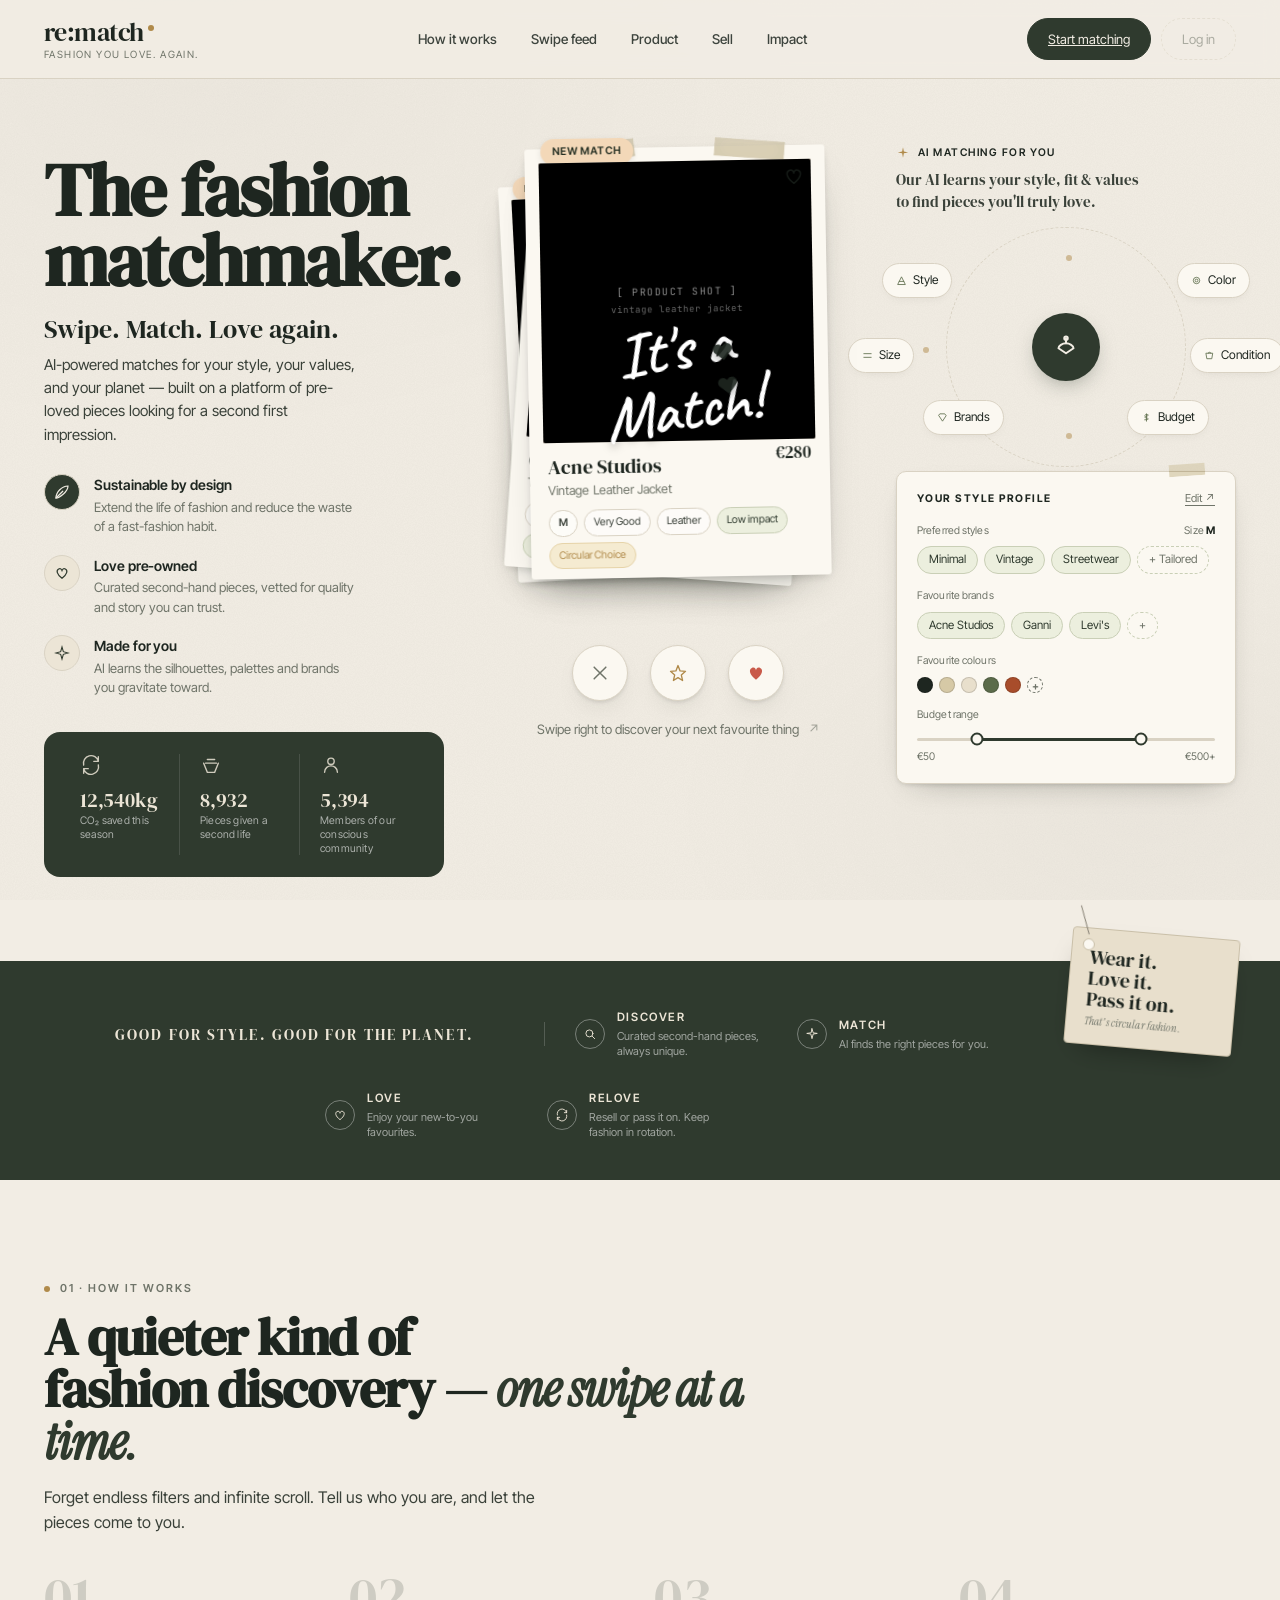
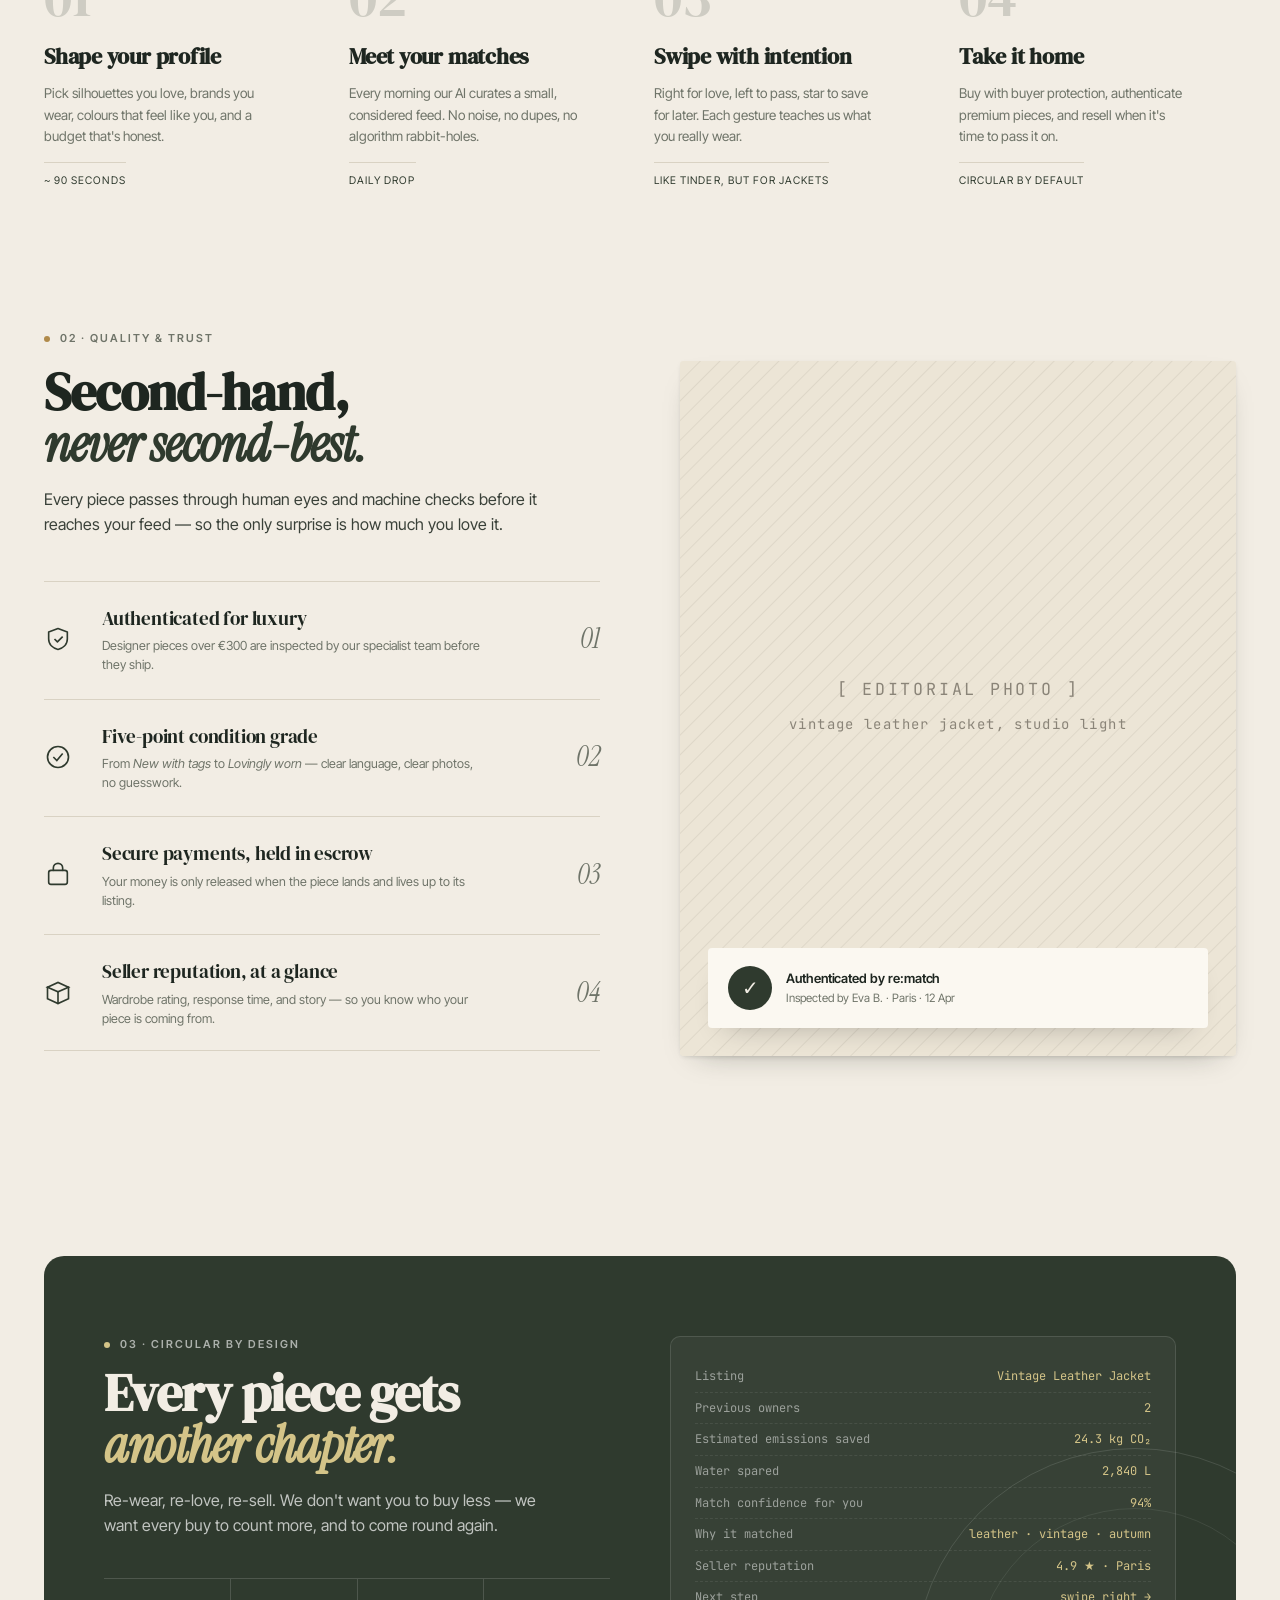
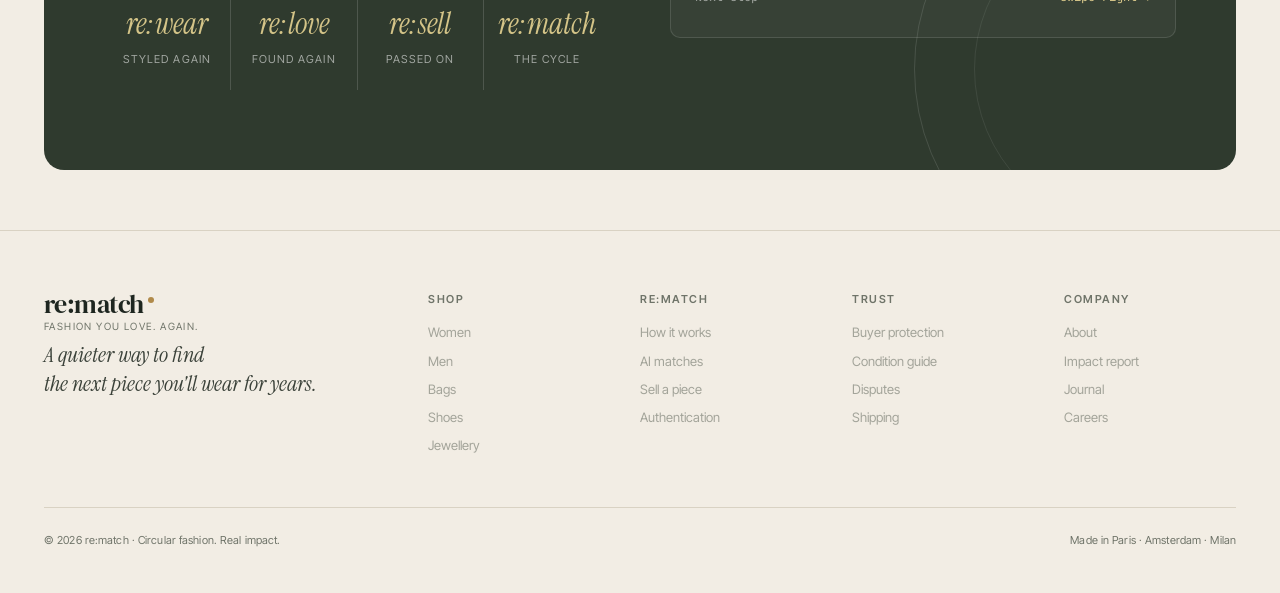
==== commit b96609d0: "Stub-style dead decorative controls on the concept site Dead buttons and hrefless anchors used to re" ====
--- a/index.html
+++ b/index.html
@@ -7,17 +7,17 @@
 <meta name="description" content="re:match is the fashion matchmaker. Swipe, match, and fall in love with pre-loved luxury pieces — curated, authenticated, and styled for you.">
 <meta name="theme-color" content="#f2ede4">
 <link rel="icon" type="image/svg+xml" href="favicon.svg">
-<link rel="canonical" href="https://mathdoliveira.github.io/">
+<link rel="canonical" href="https://matheusdoliveira.com/">
 <meta property="og:type" content="website">
 <meta property="og:site_name" content="re:match">
 <meta property="og:title" content="re:match — the fashion matchmaker">
 <meta property="og:description" content="Swipe. Match. Love again. A luxury resale experience where pieces find their next chapter.">
-<meta property="og:url" content="https://mathdoliveira.github.io/">
-<meta property="og:image" content="https://mathdoliveira.github.io/uploads/concept%20webpage.png">
+<meta property="og:url" content="https://matheusdoliveira.com/">
+<meta property="og:image" content="https://matheusdoliveira.com/uploads/concept%20webpage.png">
 <meta name="twitter:card" content="summary_large_image">
 <meta name="twitter:title" content="re:match — the fashion matchmaker">
 <meta name="twitter:description" content="Swipe. Match. Love again.">
-<meta name="twitter:image" content="https://mathdoliveira.github.io/uploads/concept%20webpage.png">
+<meta name="twitter:image" content="https://matheusdoliveira.com/uploads/concept%20webpage.png">
 <link rel="preconnect" href="https://fonts.googleapis.com">
 <link rel="preconnect" href="https://fonts.gstatic.com" crossorigin>
 <link href="https://fonts.googleapis.com/css2?family=DM+Serif+Display:ital@0;1&family=Instrument+Serif:ital@0;1&family=Inter+Tight:wght@400;500;600&family=Caveat:wght@400;600&family=JetBrains+Mono:wght@400;500&display=swap" rel="stylesheet">
@@ -336,6 +336,14 @@
     .how-grid{grid-template-columns:repeat(2,1fr)}
     .circ-grid{grid-template-columns:1fr}
   }
+
+  /* stub / placeholder controls (concept site — decorative, not wired) */
+  a:not([href]){cursor:default}
+  .is-stub{cursor:default;opacity:.55}
+  .is-stub:hover{background:transparent;color:inherit}
+  .btn.is-stub,.btn.is-stub:hover{border-style:dashed;border-color:var(--line);background:transparent;color:var(--mute)}
+  .foot-grid a:not([href]){color:var(--mute);opacity:.6;pointer-events:none}
+  .foot-grid a:not([href]):hover{color:var(--mute)}
 </style>
 </head>
 <body>
@@ -355,7 +363,7 @@
     </div>
     <div class="nav-cta">
       <a href="onboarding.html" class="btn btn-dark">Start matching</a>
-      <button class="btn">Log in</button>
+      <button class="btn is-stub" type="button" tabindex="-1" aria-disabled="true" title="Concept site — not wired">Log in</button>
     </div>
   </div>
 </nav>
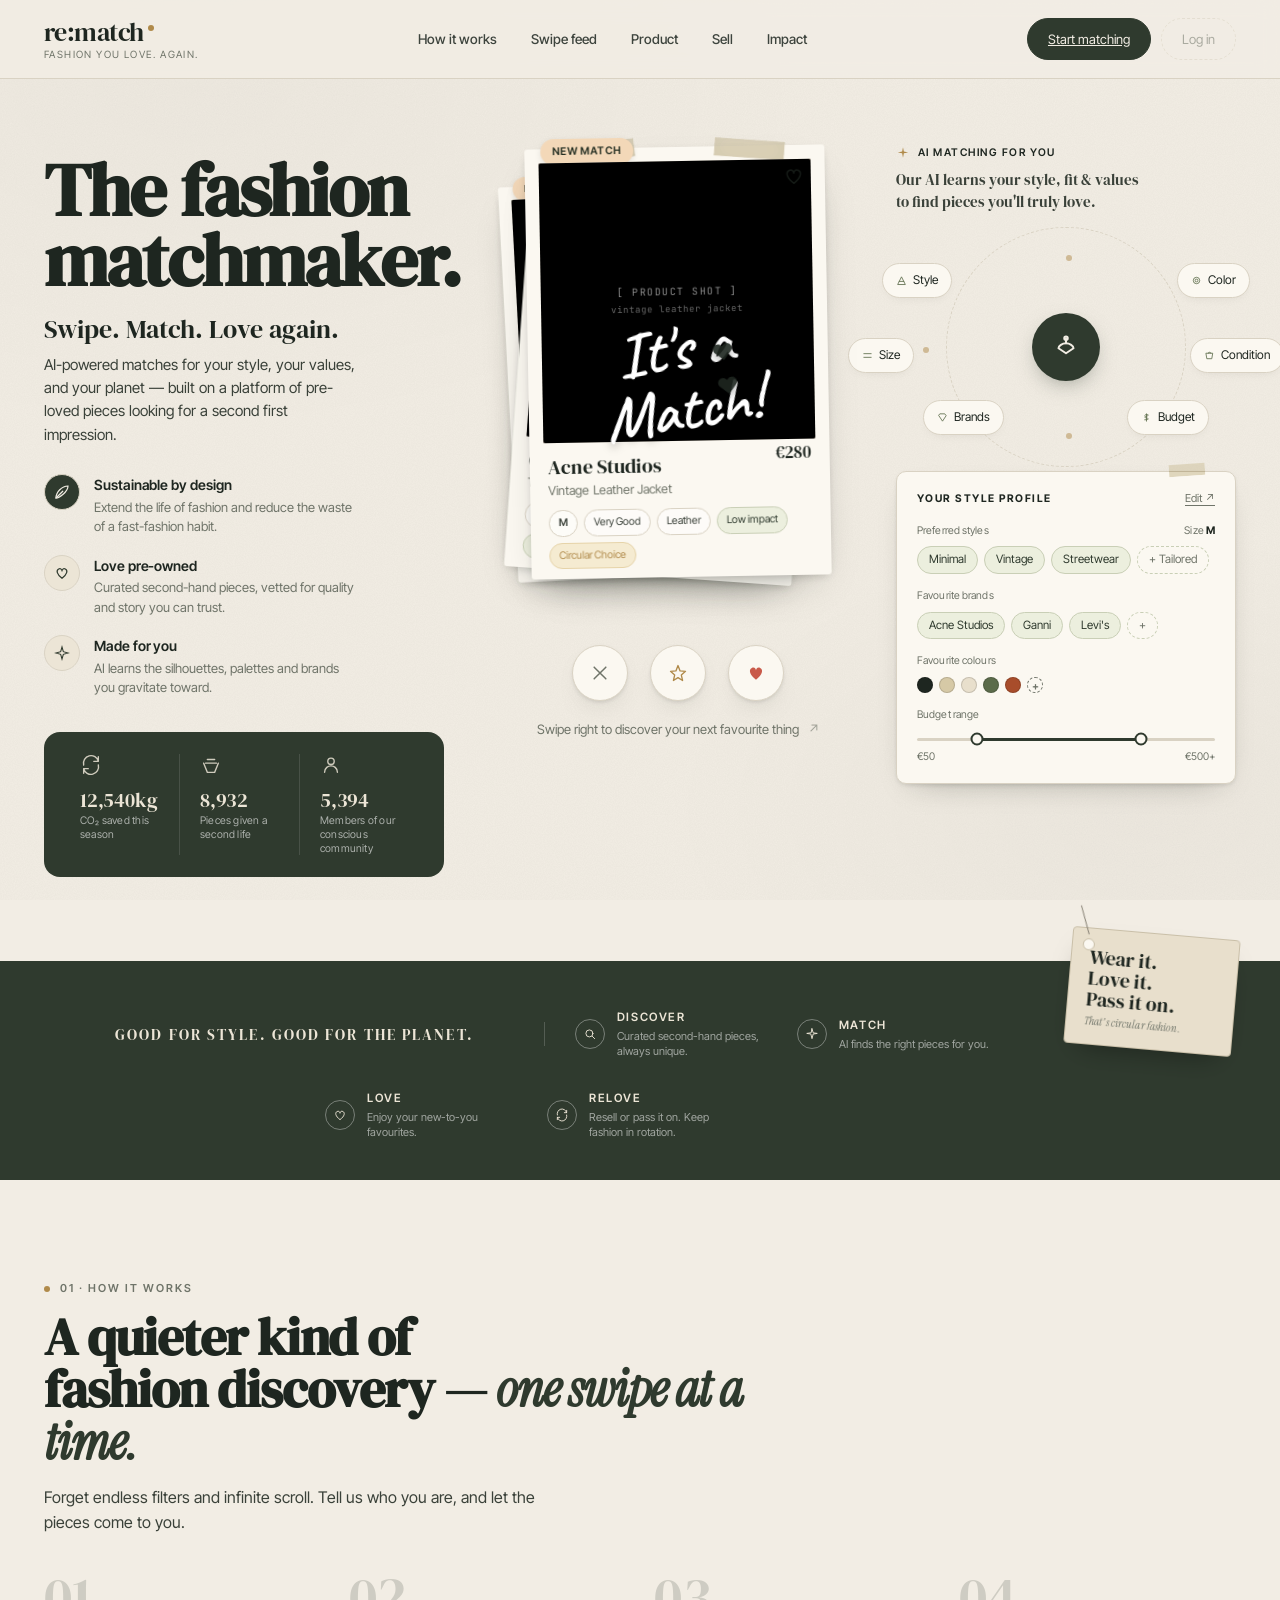
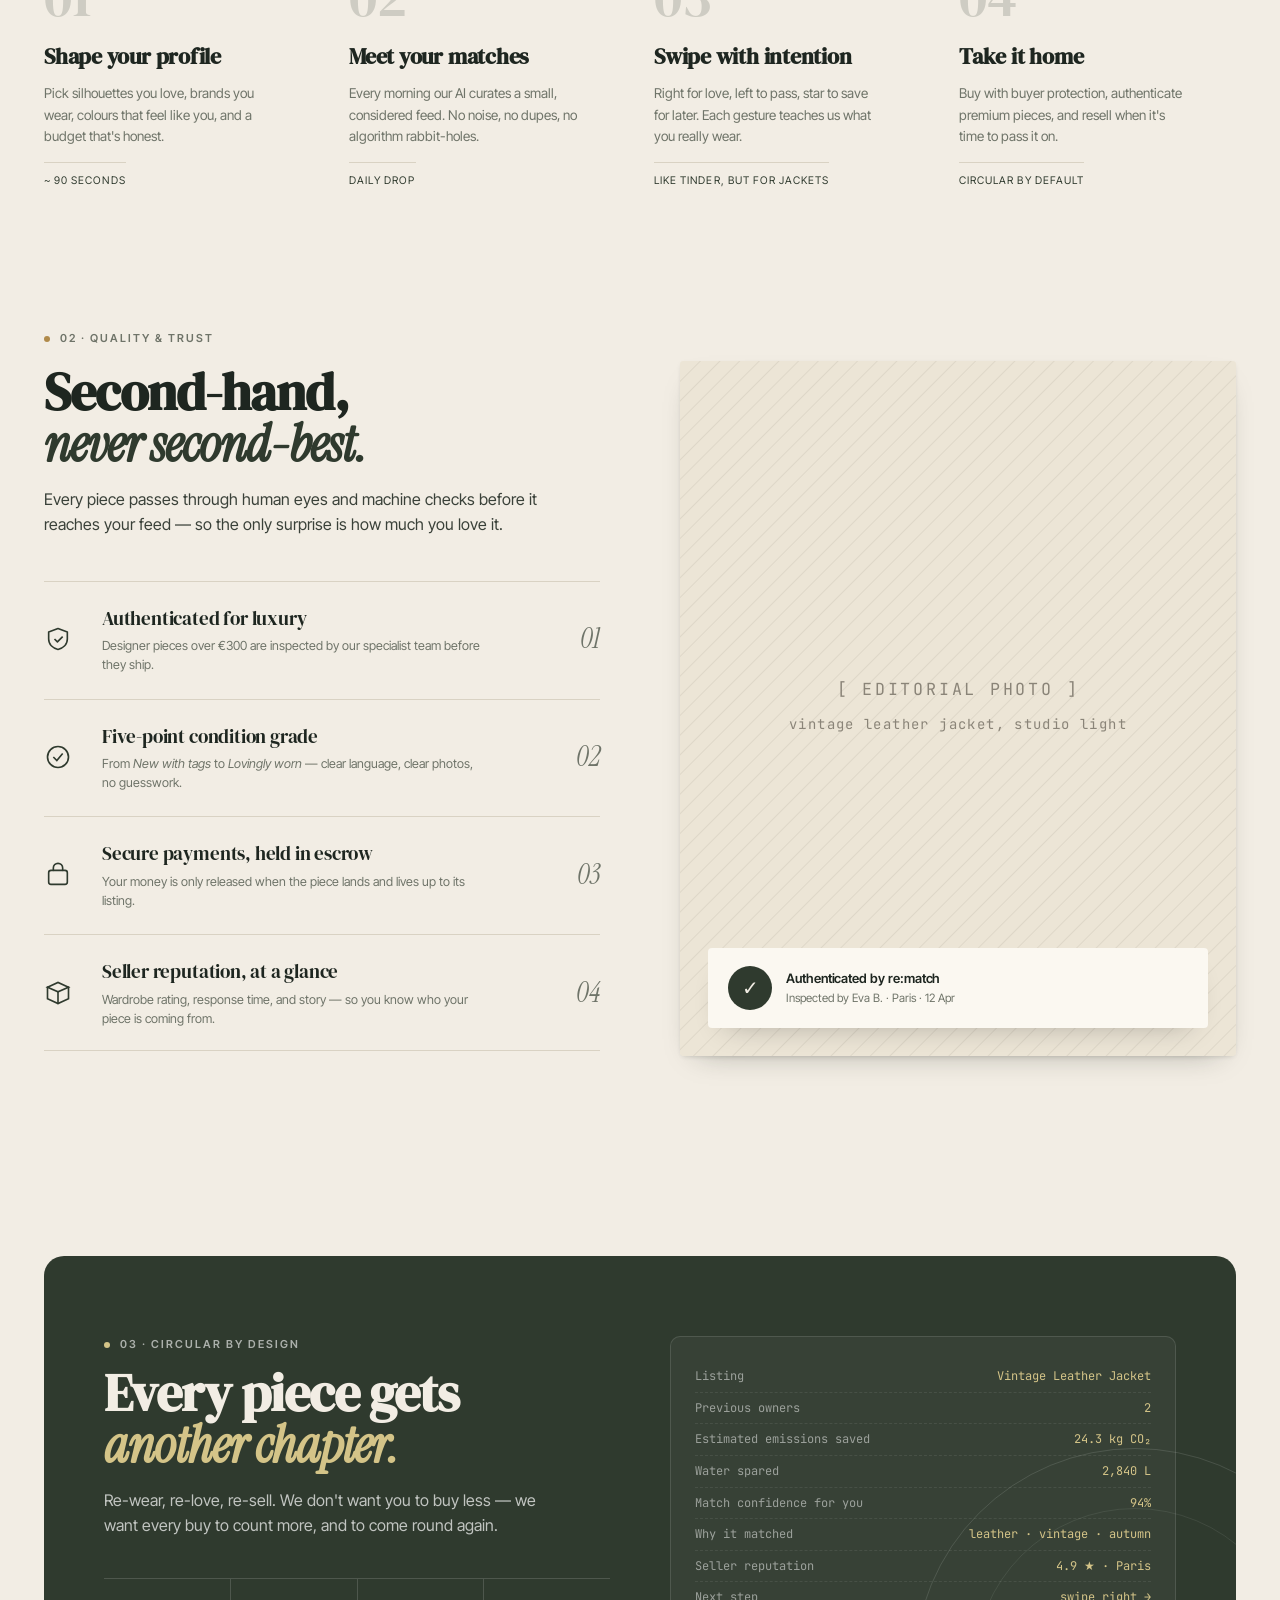
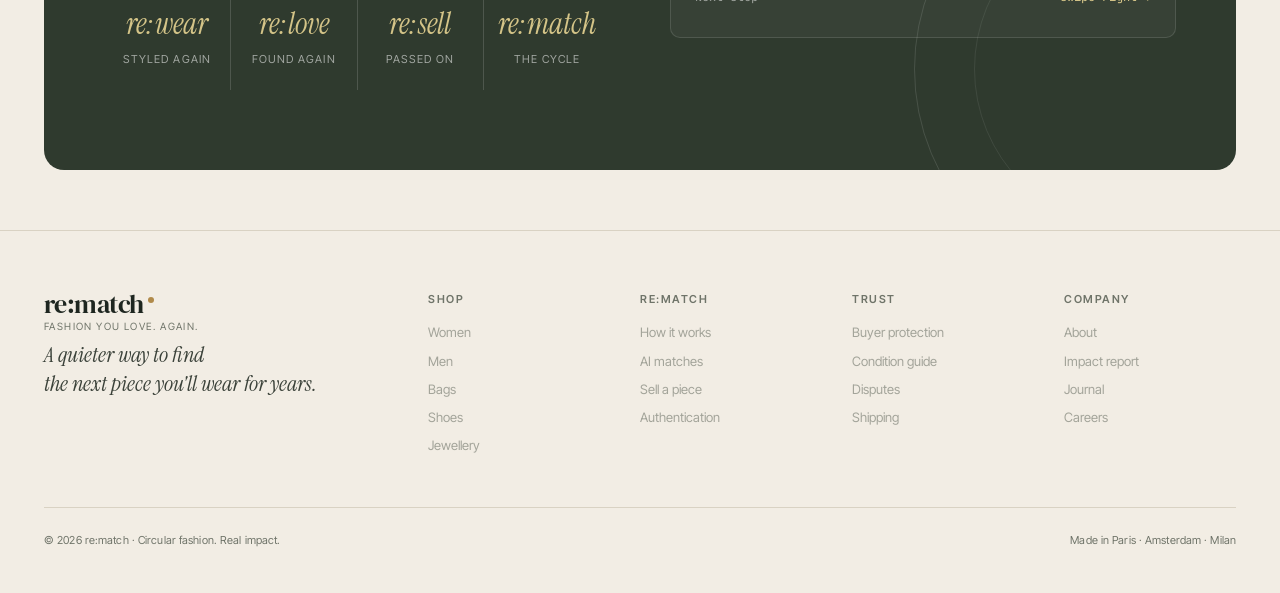
==== commit c6c9cb19: "Wire drop-in real images with SVG fallback at fixed paths Every image slot on the site now has a con" ====
--- a/index.html
+++ b/index.html
@@ -13,11 +13,11 @@
 <meta property="og:title" content="re:match — the fashion matchmaker">
 <meta property="og:description" content="Swipe. Match. Love again. A luxury resale experience where pieces find their next chapter.">
 <meta property="og:url" content="https://matheusdoliveira.com/">
-<meta property="og:image" content="https://matheusdoliveira.com/uploads/concept%20webpage.png">
+<meta property="og:image" content="https://matheusdoliveira.com/uploads/social/og-image.jpg">
 <meta name="twitter:card" content="summary_large_image">
 <meta name="twitter:title" content="re:match — the fashion matchmaker">
 <meta name="twitter:description" content="Swipe. Match. Love again.">
-<meta name="twitter:image" content="https://matheusdoliveira.com/uploads/concept%20webpage.png">
+<meta name="twitter:image" content="https://matheusdoliveira.com/uploads/social/og-image.jpg">
 <link rel="preconnect" href="https://fonts.googleapis.com">
 <link rel="preconnect" href="https://fonts.gstatic.com" crossorigin>
 <link href="https://fonts.googleapis.com/css2?family=DM+Serif+Display:ital@0;1&family=Instrument+Serif:ital@0;1&family=Inter+Tight:wght@400;500;600&family=Caveat:wght@400;600&family=JetBrains+Mono:wght@400;500&display=swap" rel="stylesheet">
@@ -337,6 +337,10 @@
     .circ-grid{grid-template-columns:1fr}
   }
 
+  /* drop-in real images overlay any placeholder, remove themselves on 404 */
+  img.real{position:absolute;inset:0;width:100%;height:100%;object-fit:cover;z-index:3;display:block;border-radius:inherit}
+  .trust-visual{position:relative}
+
   /* stub / placeholder controls (concept site — decorative, not wired) */
   a:not([href]){cursor:default}
   .is-stub{cursor:default;opacity:.55}
@@ -651,6 +655,7 @@
       </div>
 
       <div class="trust-visual">
+        <img class="real" src="uploads/editorial/trust-authentication.jpg" alt="Authentication in progress — a re:match specialist inspecting a piece" onerror="this.remove()">
         <svg class="placeholder" viewBox="0 0 400 500" preserveAspectRatio="xMidYMid slice">
           <defs>
             <pattern id="stripe" width="10" height="10" patternUnits="userSpaceOnUse" patternTransform="rotate(45)">
@@ -777,6 +782,7 @@
     material: "Leather",
     chips: [["eco","Low impact"],["lux","Circular Choice"]],
     rotate: -1,
+    img: "acne-leather-jacket.jpg",
     swatch: {bg:"#7c5a3e", stripe:"#5e4430", label:"vintage leather jacket"}
   },
   {
@@ -789,6 +795,7 @@
     material: "Leather",
     chips: [["lux","Authenticated"],["eco","Timeless piece"]],
     rotate: 4,
+    img: "chanel-flap-bag.jpg",
     swatch: {bg:"#1c1a18", stripe:"#2e2a26", label:"quilted flap bag"}
   },
   {
@@ -801,6 +808,7 @@
     material: "Tencel",
     chips: [["eco","Eco-friendly"]],
     rotate: -3,
+    img: "reformation-floral-dress.jpg",
     swatch: {bg:"#8a9472", stripe:"#a4ae8a", label:"floral midi dress"}
   },
   {
@@ -813,6 +821,7 @@
     material: "Cotton",
     chips: [["eco","Organic cotton"],["lux","Like new"]],
     rotate: 2,
+    img: "ganni-silk-blouse.jpg",
     swatch: {bg:"#d6c088", stripe:"#c2ae78", label:"puff-sleeve blouse"}
   },
   {
@@ -825,6 +834,7 @@
     material: "Denim",
     chips: [["eco","Timeless"]],
     rotate: -2,
+    img: "levis-501.jpg",
     swatch: {bg:"#4a5c74", stripe:"#5c6e88", label:"501 vintage jeans"}
   }
 ];
@@ -866,7 +876,7 @@
     <div class="tape t2"></div>
     ${item.badge ? `<div class="badge">${item.badge}</div>` : ''}
     <svg class="heart" viewBox="0 0 24 24" fill="none" stroke="currentColor" stroke-width="1.6" stroke-linejoin="round"><path d="M12 20 C 4 14, 3 8, 7 6 C 10 4.5, 12 7, 12 9 C 12 7, 14 4.5, 17 6 C 21 8, 20 14, 12 20Z"/></svg>
-    <div class="photo">${placeholderSVG(item.swatch)}</div>
+    <div class="photo">${placeholderSVG(item.swatch)}${item.img ? `<img class="real" src="uploads/products/${item.img}" alt="${item.brand} ${item.name}" onerror="this.remove()">` : ''}</div>
     <div class="card-meta">
       <div class="price">${item.price}</div>
       <div class="brand">${item.brand}</div>
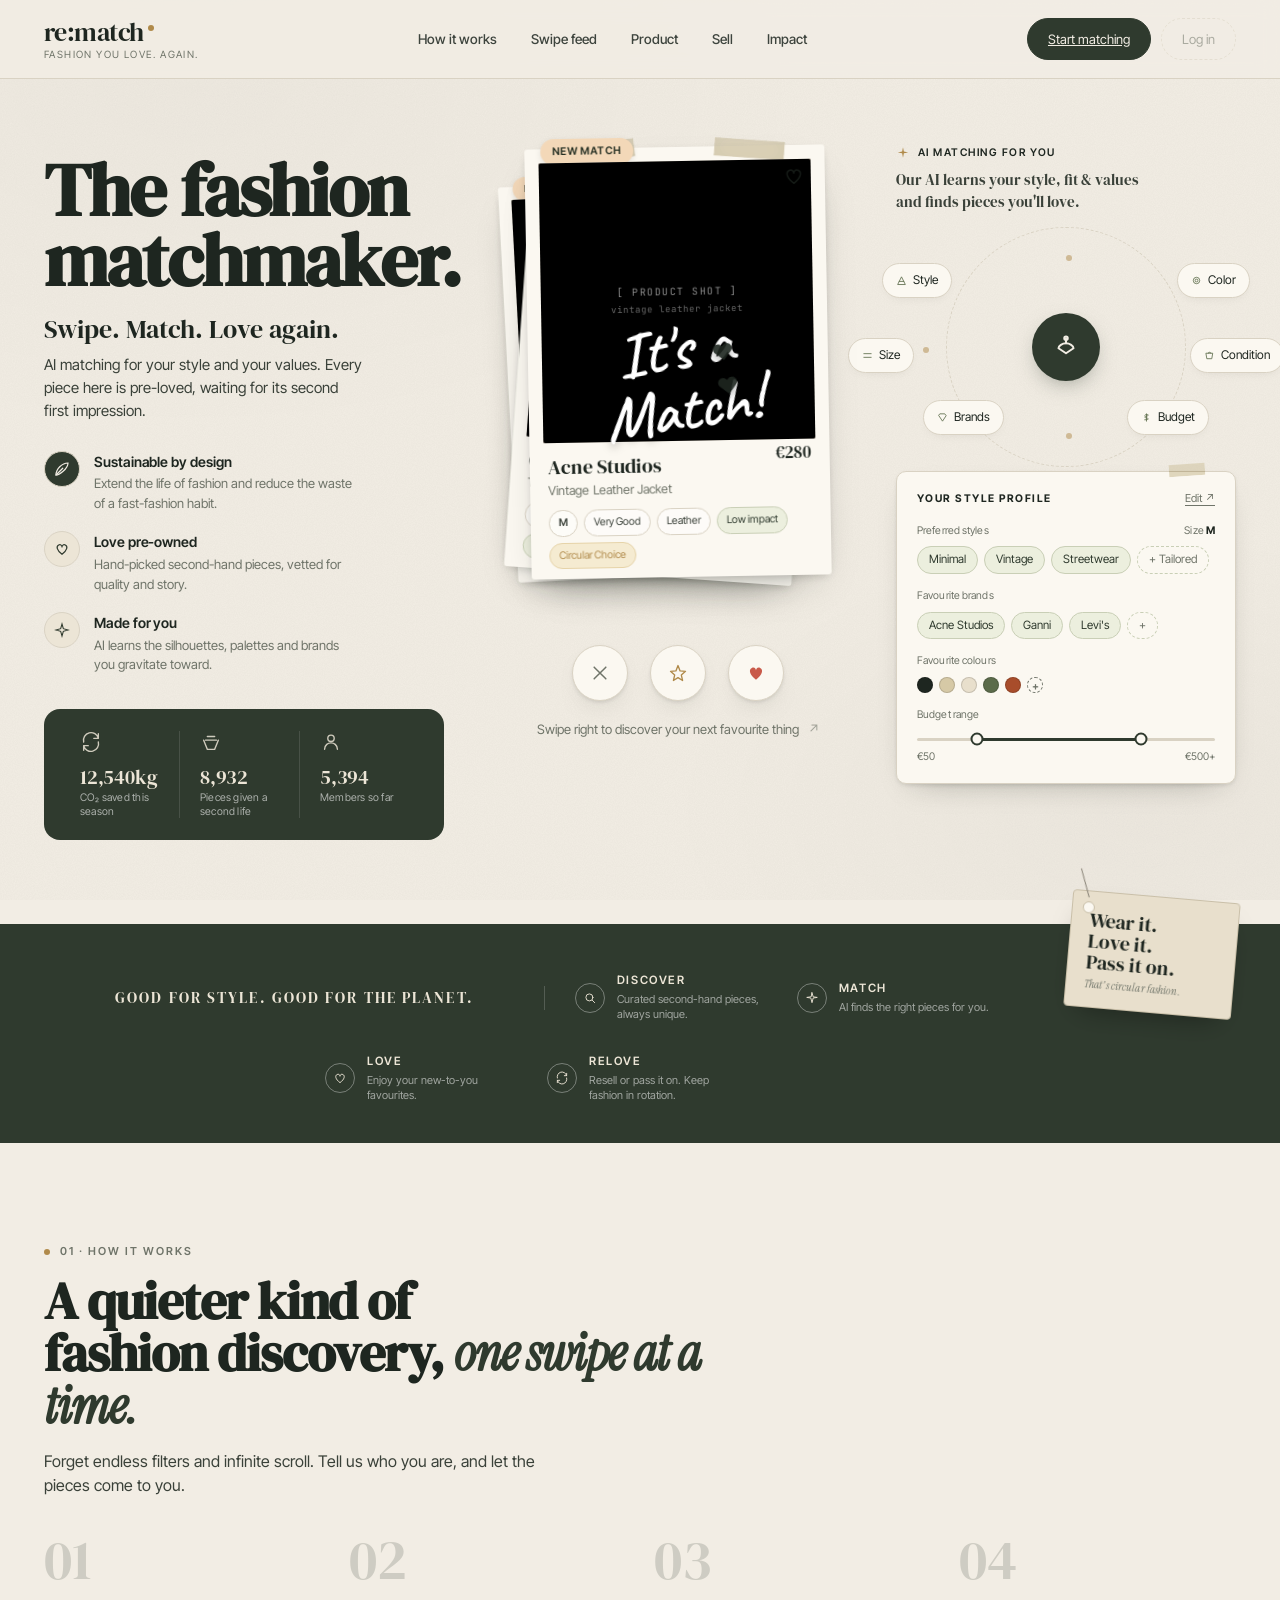
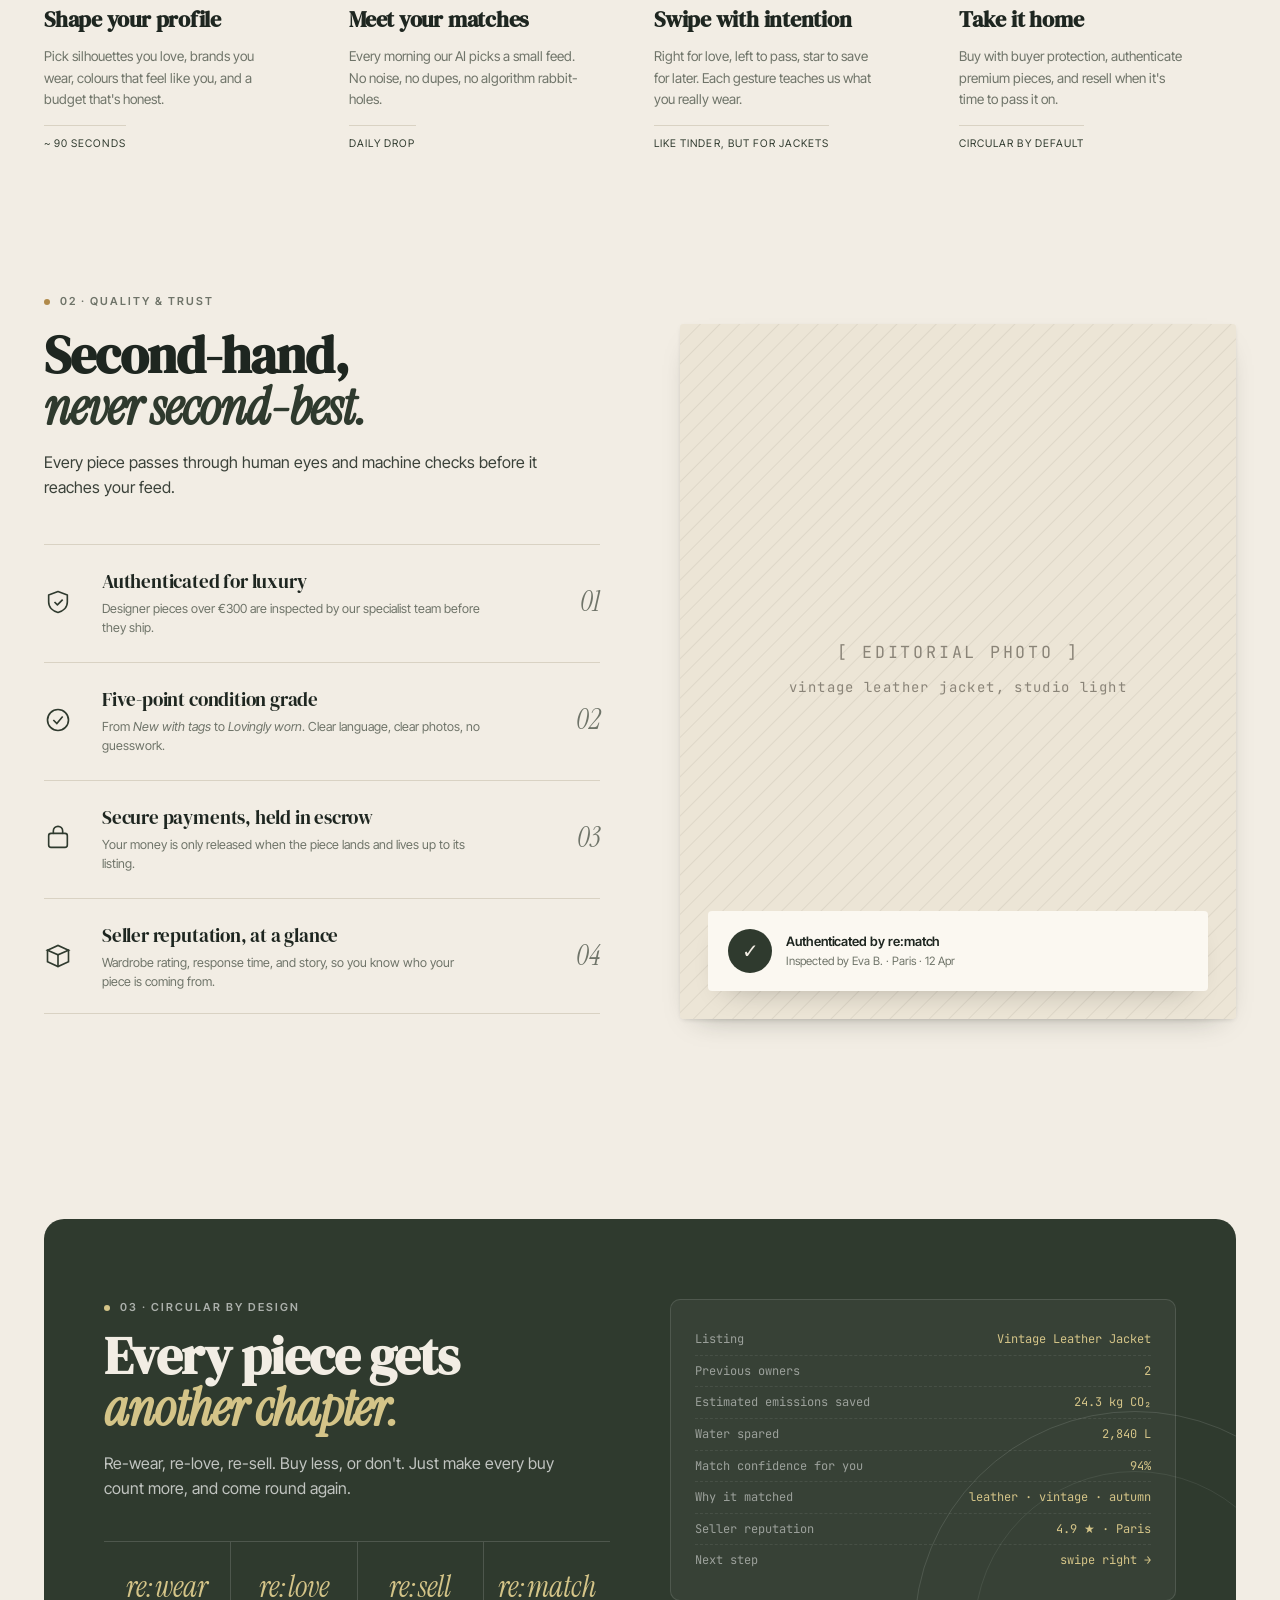
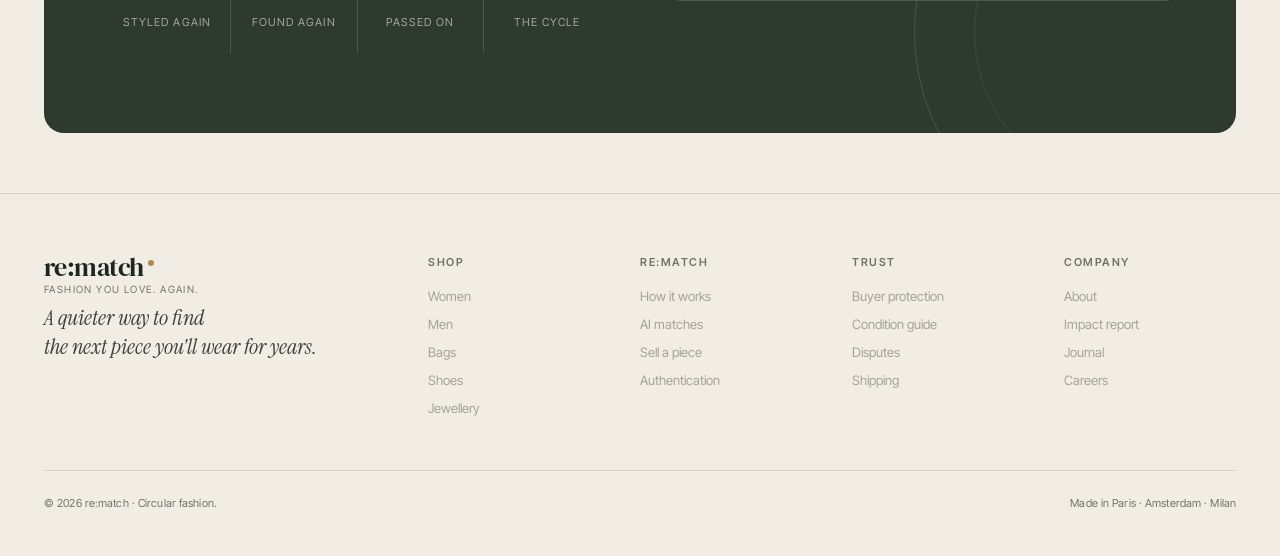
==== commit 32a44679: "Rewrite copy to strip AI writing patterns Cleaned prose em dashes, hollow intensifiers (truly, genui" ====
--- a/index.html
+++ b/index.html
@@ -4,7 +4,7 @@
 <meta charset="utf-8" />
 <meta name="viewport" content="width=device-width,initial-scale=1" />
 <title>re:match — the fashion matchmaker</title>
-<meta name="description" content="re:match is the fashion matchmaker. Swipe, match, and fall in love with pre-loved luxury pieces — curated, authenticated, and styled for you.">
+<meta name="description" content="re:match is the fashion matchmaker. Swipe, match, and fall in love with pre-loved luxury pieces. Hand-picked, authenticated, styled for you.">
 <meta name="theme-color" content="#f2ede4">
 <link rel="icon" type="image/svg+xml" href="favicon.svg">
 <link rel="canonical" href="https://matheusdoliveira.com/">
@@ -384,7 +384,7 @@
       <div class="hero-left">
         <h1 class="hero-title" id="hero-title">The fashion<br/>matchmaker.</h1>
         <p class="hero-tag">Swipe. Match. <span class="love">Love again.</span></p>
-        <p class="hero-lede">AI-powered matches for your style, your values, and your planet — built on a platform of pre-loved pieces looking for a second first impression.</p>
+        <p class="hero-lede">AI matching for your style and your values. Every piece here is pre-loved, waiting for its second first impression.</p>
 
         <div class="bullets">
           <div class="bullet">
@@ -402,7 +402,7 @@
             </div>
             <div>
               <h4>Love pre-owned</h4>
-              <p>Curated second-hand pieces, vetted for quality and story you can trust.</p>
+              <p>Hand-picked second-hand pieces, vetted for quality and story.</p>
             </div>
           </div>
           <div class="bullet">
@@ -430,7 +430,7 @@
           <div class="impact-item">
             <svg class="impact-ic" viewBox="0 0 24 24" fill="none" stroke="currentColor" stroke-width="1.5" stroke-linecap="round"><circle cx="12" cy="8" r="3.5"/><path d="M5 20 C 5 15, 9 13, 12 13 C 15 13, 19 15, 19 20"/></svg>
             <div class="impact-num">5,394</div>
-            <div class="impact-lbl">Members of our conscious community</div>
+            <div class="impact-lbl">Members so far</div>
           </div>
         </div>
       </div>
@@ -466,7 +466,7 @@
           <svg class="spark" viewBox="0 0 24 24" fill="currentColor"><path d="M12 2 L 13.5 9.5 L 21 11 L 13.5 12.5 L 12 20 L 10.5 12.5 L 3 11 L 10.5 9.5 Z"/></svg>
           <span class="lbl">AI Matching for you</span>
         </div>
-        <p class="ai-right-title">Our AI learns your style, fit &amp; values<br/>to find pieces you'll truly love.</p>
+        <p class="ai-right-title">Our AI learns your style, fit &amp; values<br/>and finds pieces you'll love.</p>
 
         <div class="orbit">
           <div class="orbit-ring"></div>
@@ -577,7 +577,7 @@
 <section class="block" id="how">
   <div class="wrap">
     <div class="section-label"><span class="dot"></span><span class="tx">01 · How it works</span></div>
-    <h2 class="section-title">A quieter kind of<br/>fashion discovery — <span class="em">one swipe at a time.</span></h2>
+    <h2 class="section-title">A quieter kind of<br/>fashion discovery, <span class="em">one swipe at a time.</span></h2>
     <p class="section-lede">Forget endless filters and infinite scroll. Tell us who you are, and let the pieces come to you.</p>
 
     <div class="how-grid">
@@ -590,7 +590,7 @@
       <div class="how-step">
         <div class="how-num">02</div>
         <h3>Meet your matches</h3>
-        <p>Every morning our AI curates a small, considered feed. No noise, no dupes, no algorithm rabbit-holes.</p>
+        <p>Every morning our AI picks a small feed. No noise, no dupes, no algorithm rabbit-holes.</p>
         <span class="tag">Daily drop</span>
       </div>
       <div class="how-step">
@@ -616,7 +616,7 @@
     <div class="trust-wrap">
       <div>
         <h2 class="section-title">Second-hand,<br/><span class="em">never second-best.</span></h2>
-        <p class="section-lede">Every piece passes through human eyes and machine checks before it reaches your feed — so the only surprise is how much you love it.</p>
+        <p class="section-lede">Every piece passes through human eyes and machine checks before it reaches your feed.</p>
 
         <div class="trust-list">
           <div class="trust-item">
@@ -631,7 +631,7 @@
             <svg class="ic" viewBox="0 0 24 24" fill="none" stroke="currentColor" stroke-width="1.4"><circle cx="12" cy="12" r="9"/><path d="M8 12 L 11 15 L 16 9"/></svg>
             <div>
               <h4>Five-point condition grade</h4>
-              <p>From <em>New with tags</em> to <em>Lovingly worn</em> — clear language, clear photos, no guesswork.</p>
+              <p>From <em>New with tags</em> to <em>Lovingly worn</em>. Clear language, clear photos, no guesswork.</p>
             </div>
             <span class="num">02</span>
           </div>
@@ -647,7 +647,7 @@
             <svg class="ic" viewBox="0 0 24 24" fill="none" stroke="currentColor" stroke-width="1.4" stroke-linecap="round"><path d="M3 7 L 12 3 L 21 7 L 12 11 Z"/><path d="M3 7 V 17 L 12 21 L 21 17 V 7"/><path d="M12 11 V 21"/></svg>
             <div>
               <h4>Seller reputation, at a glance</h4>
-              <p>Wardrobe rating, response time, and story — so you know who your piece is coming from.</p>
+              <p>Wardrobe rating, response time, and story, so you know who your piece is coming from.</p>
             </div>
             <span class="num">04</span>
           </div>
@@ -685,7 +685,7 @@
     <div>
       <div class="section-label" style="color:rgba(255,255,255,.6)"><span class="dot" style="background:#d4c488"></span><span class="tx" style="color:rgba(255,255,255,.6)">03 · Circular by design</span></div>
       <h2 class="section-title">Every piece gets <span class="em">another chapter.</span></h2>
-      <p style="font-size:16px;max-width:460px;margin:0 0 30px">Re-wear, re-love, re-sell. We don't want you to buy less — we want every buy to count more, and to come round again.</p>
+      <p style="font-size:16px;max-width:460px;margin:0 0 30px">Re-wear, re-love, re-sell. Buy less, or don't. Just make every buy count more, and come round again.</p>
 
       <div class="circ-verbs">
         <div class="verb"><h4>re:wear</h4><p>styled again</p></div>
@@ -738,7 +738,7 @@
     </div>
   </div>
   <div class="foot-bottom">
-    <span>© 2026 re:match · Circular fashion. Real impact.</span>
+    <span>© 2026 re:match · Circular fashion.</span>
     <span>Made in Paris · Amsterdam · Milan</span>
   </div>
 </footer>
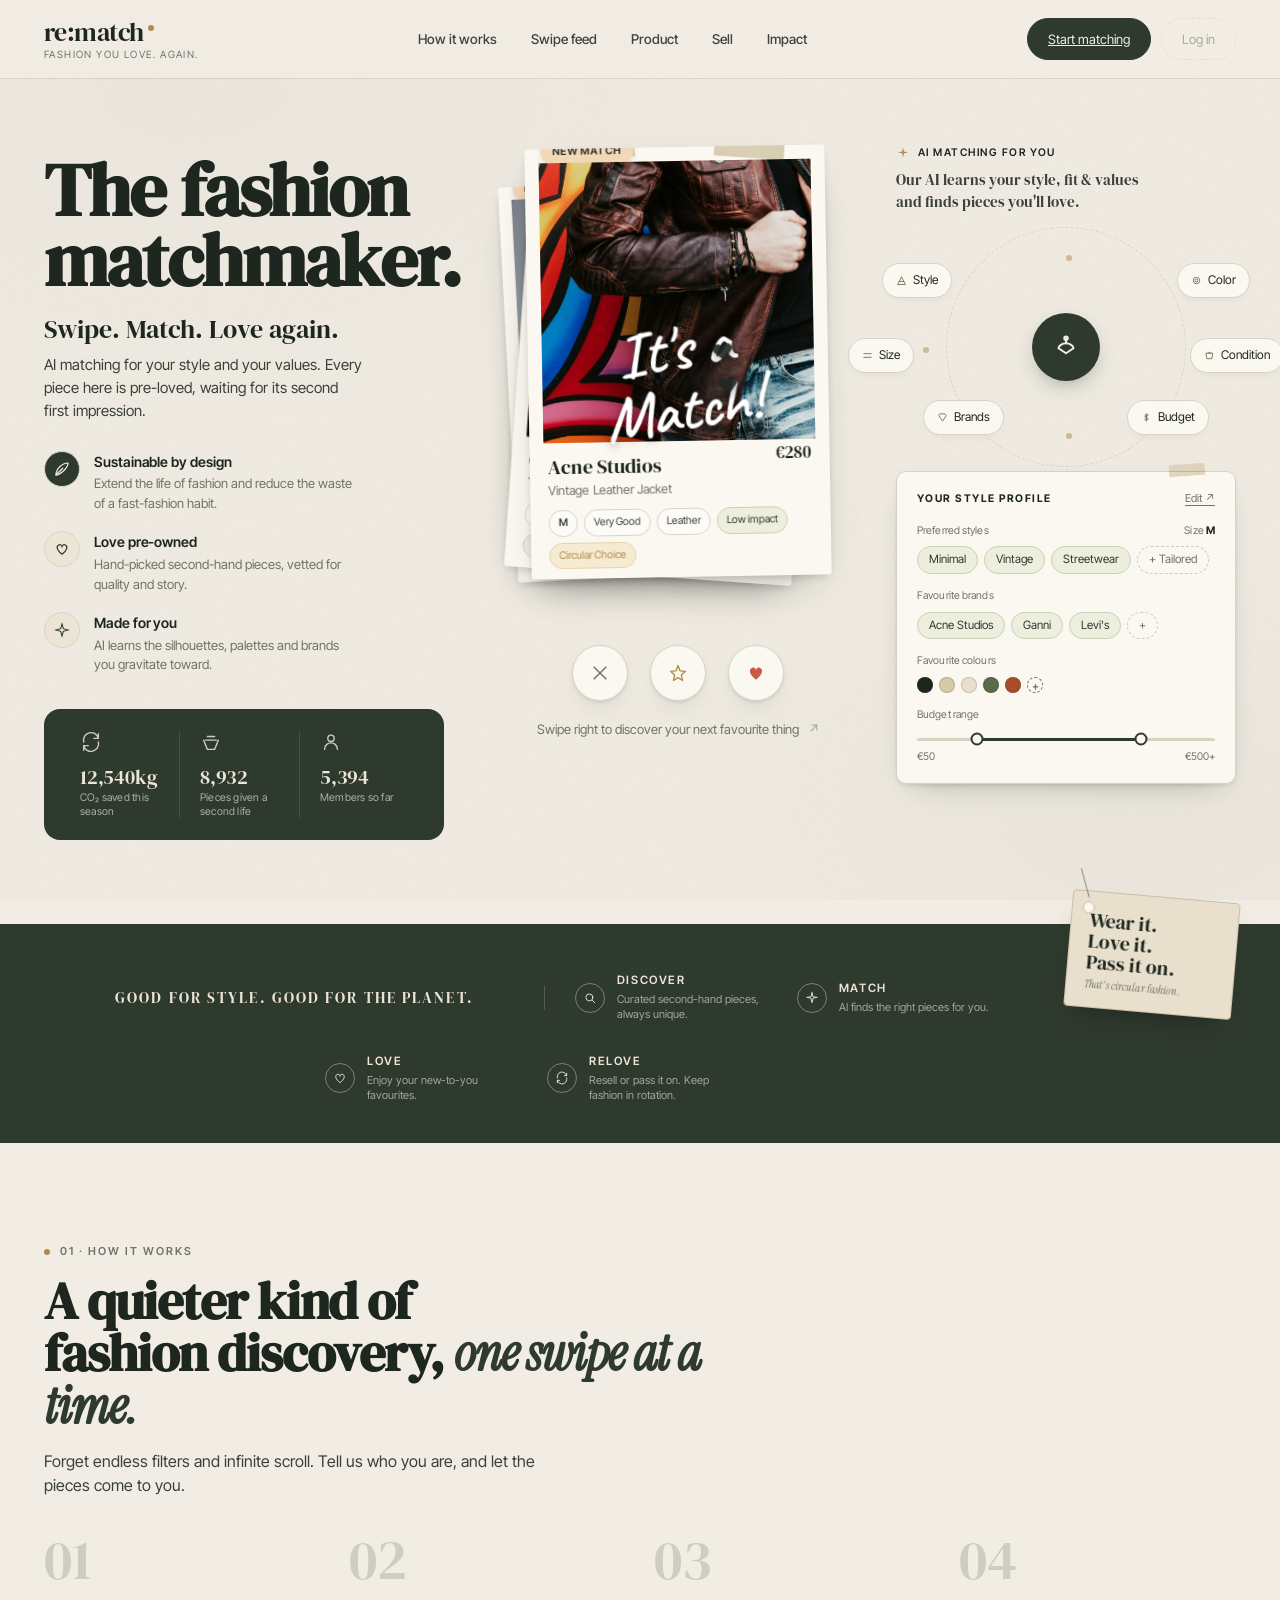
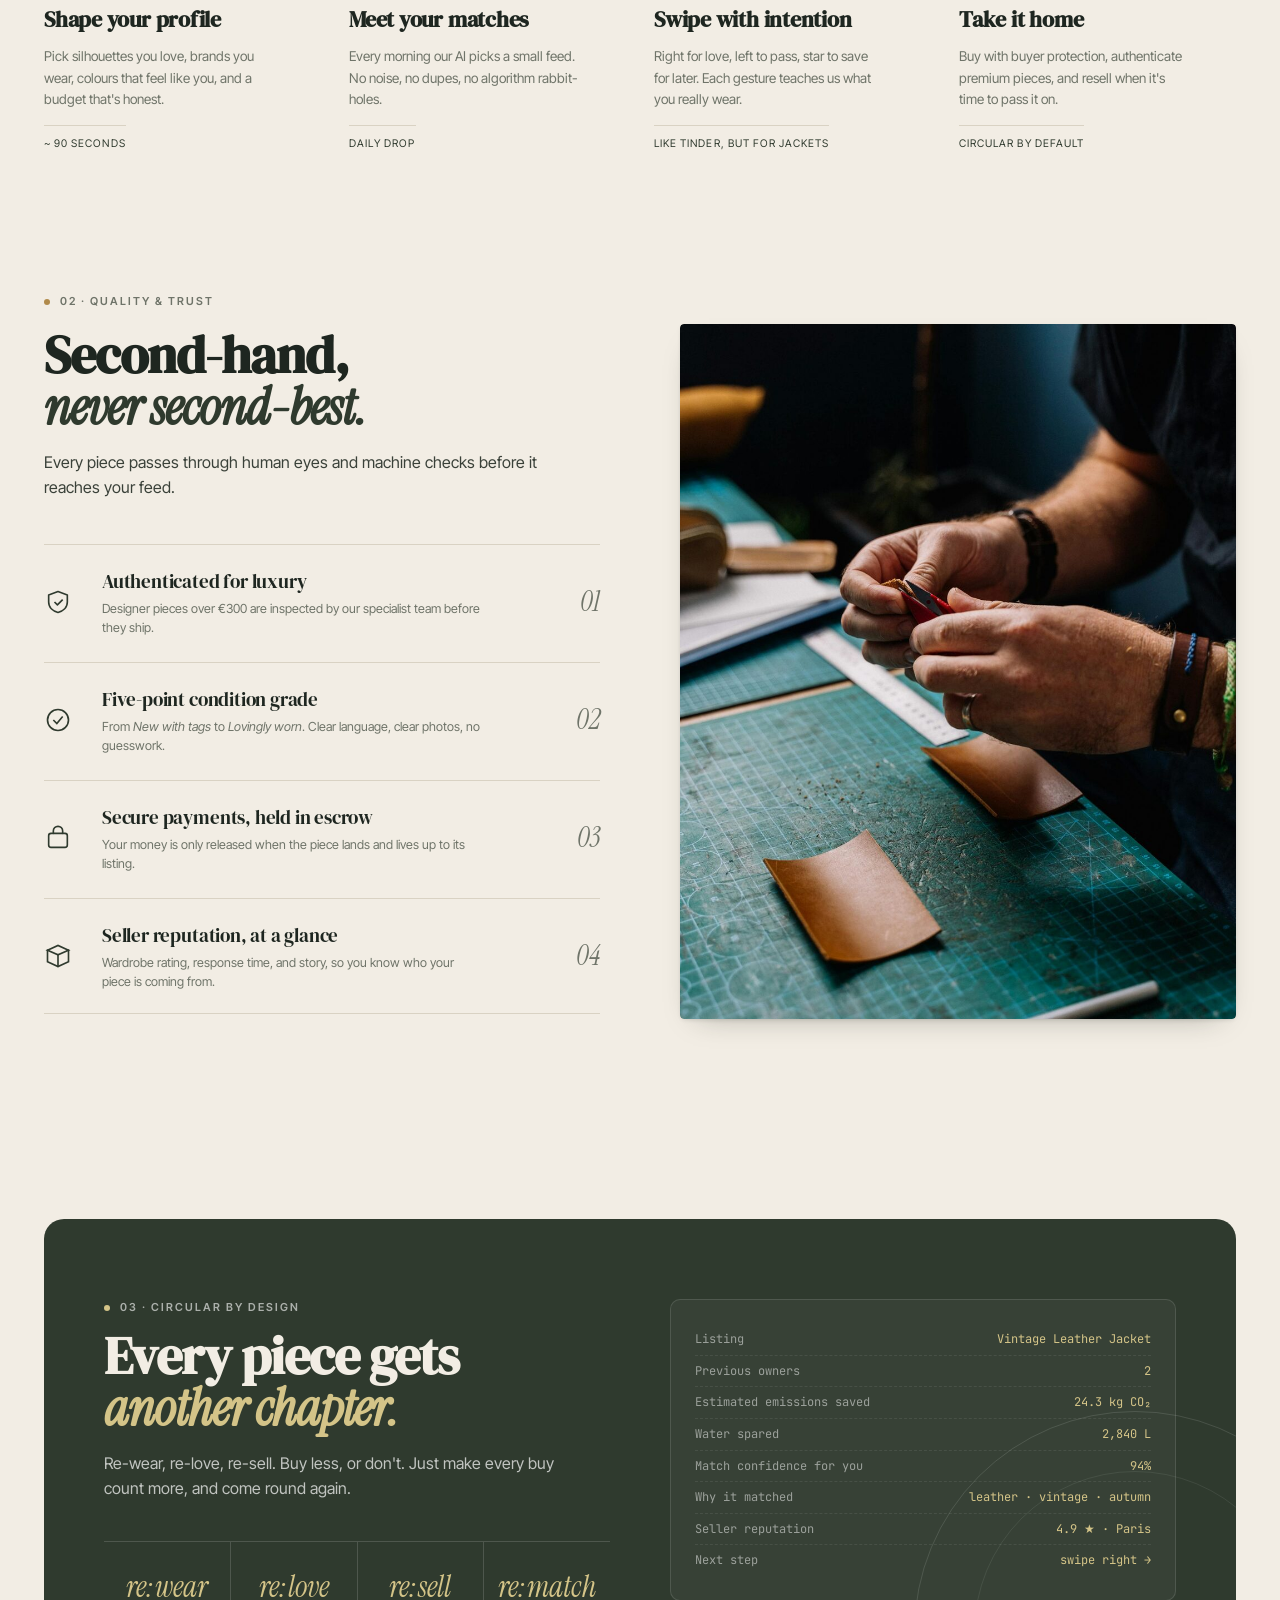
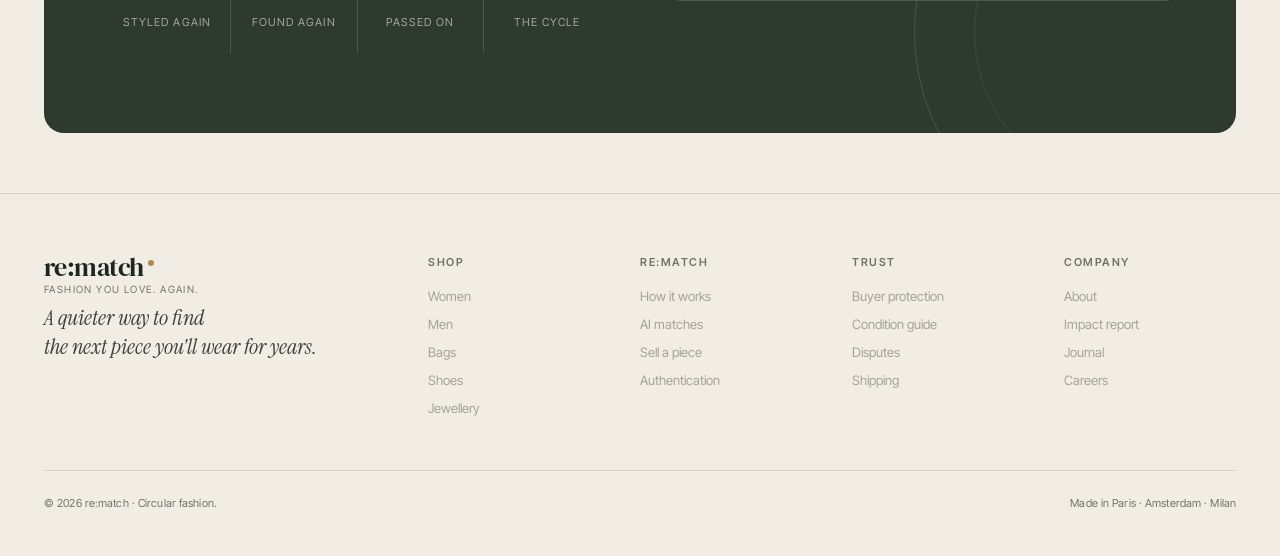
==== commit fb5544a2: "Fix swipe-card content overflow causing text to bleed between stacked cards Root cause: swipe-card c" ====
--- a/index.html
+++ b/index.html
@@ -135,7 +135,7 @@
     position:absolute;inset:0;background:#fbf8f1;border-radius:3px;
     box-shadow:0 18px 40px -20px rgba(30,35,28,.35), 0 4px 10px -4px rgba(30,35,28,.25);
     padding:14px 14px 18px;transition:transform .5s cubic-bezier(.2,.7,.2,1), opacity .3s;
-    cursor:grab;user-select:none;
+    cursor:grab;user-select:none;overflow:hidden;
   }
   .card.drag{transition:none;cursor:grabbing}
   .card.gone{transition:transform .6s cubic-bezier(.4,.1,.3,1), opacity .5s}
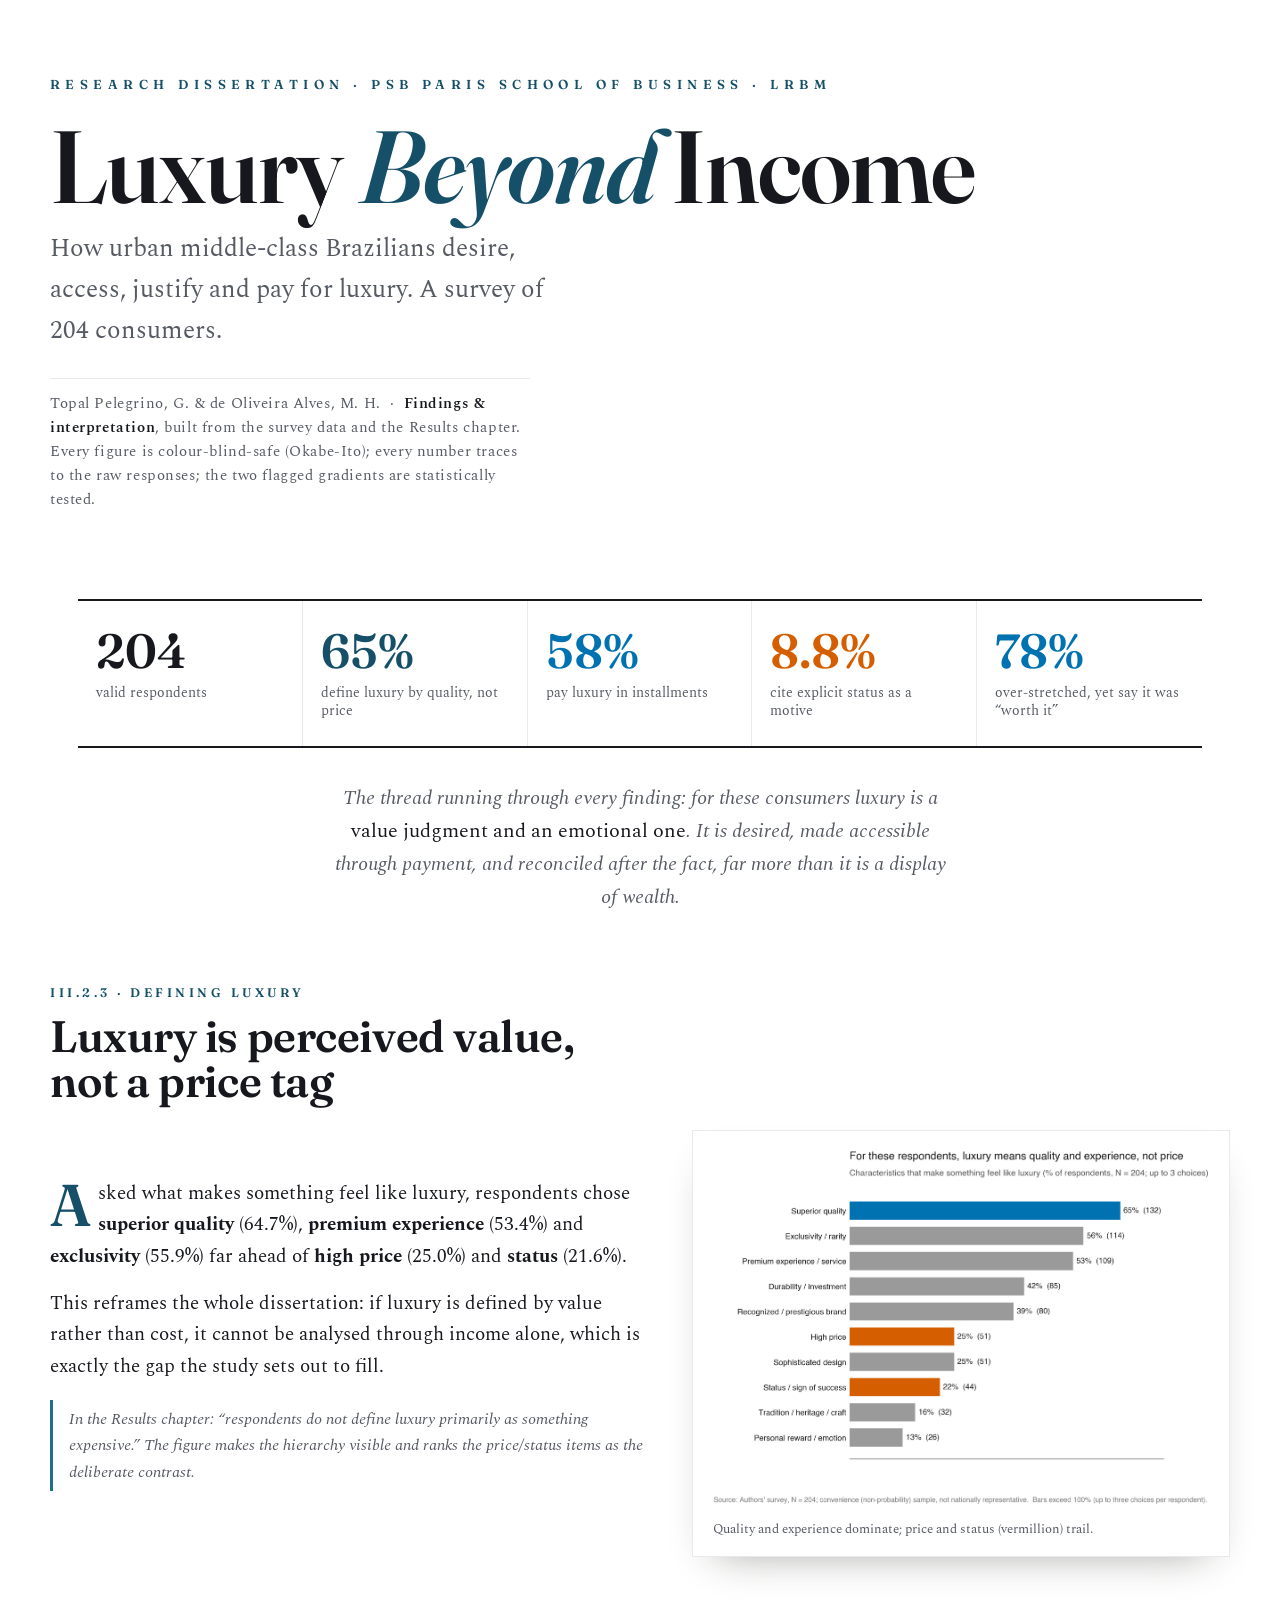
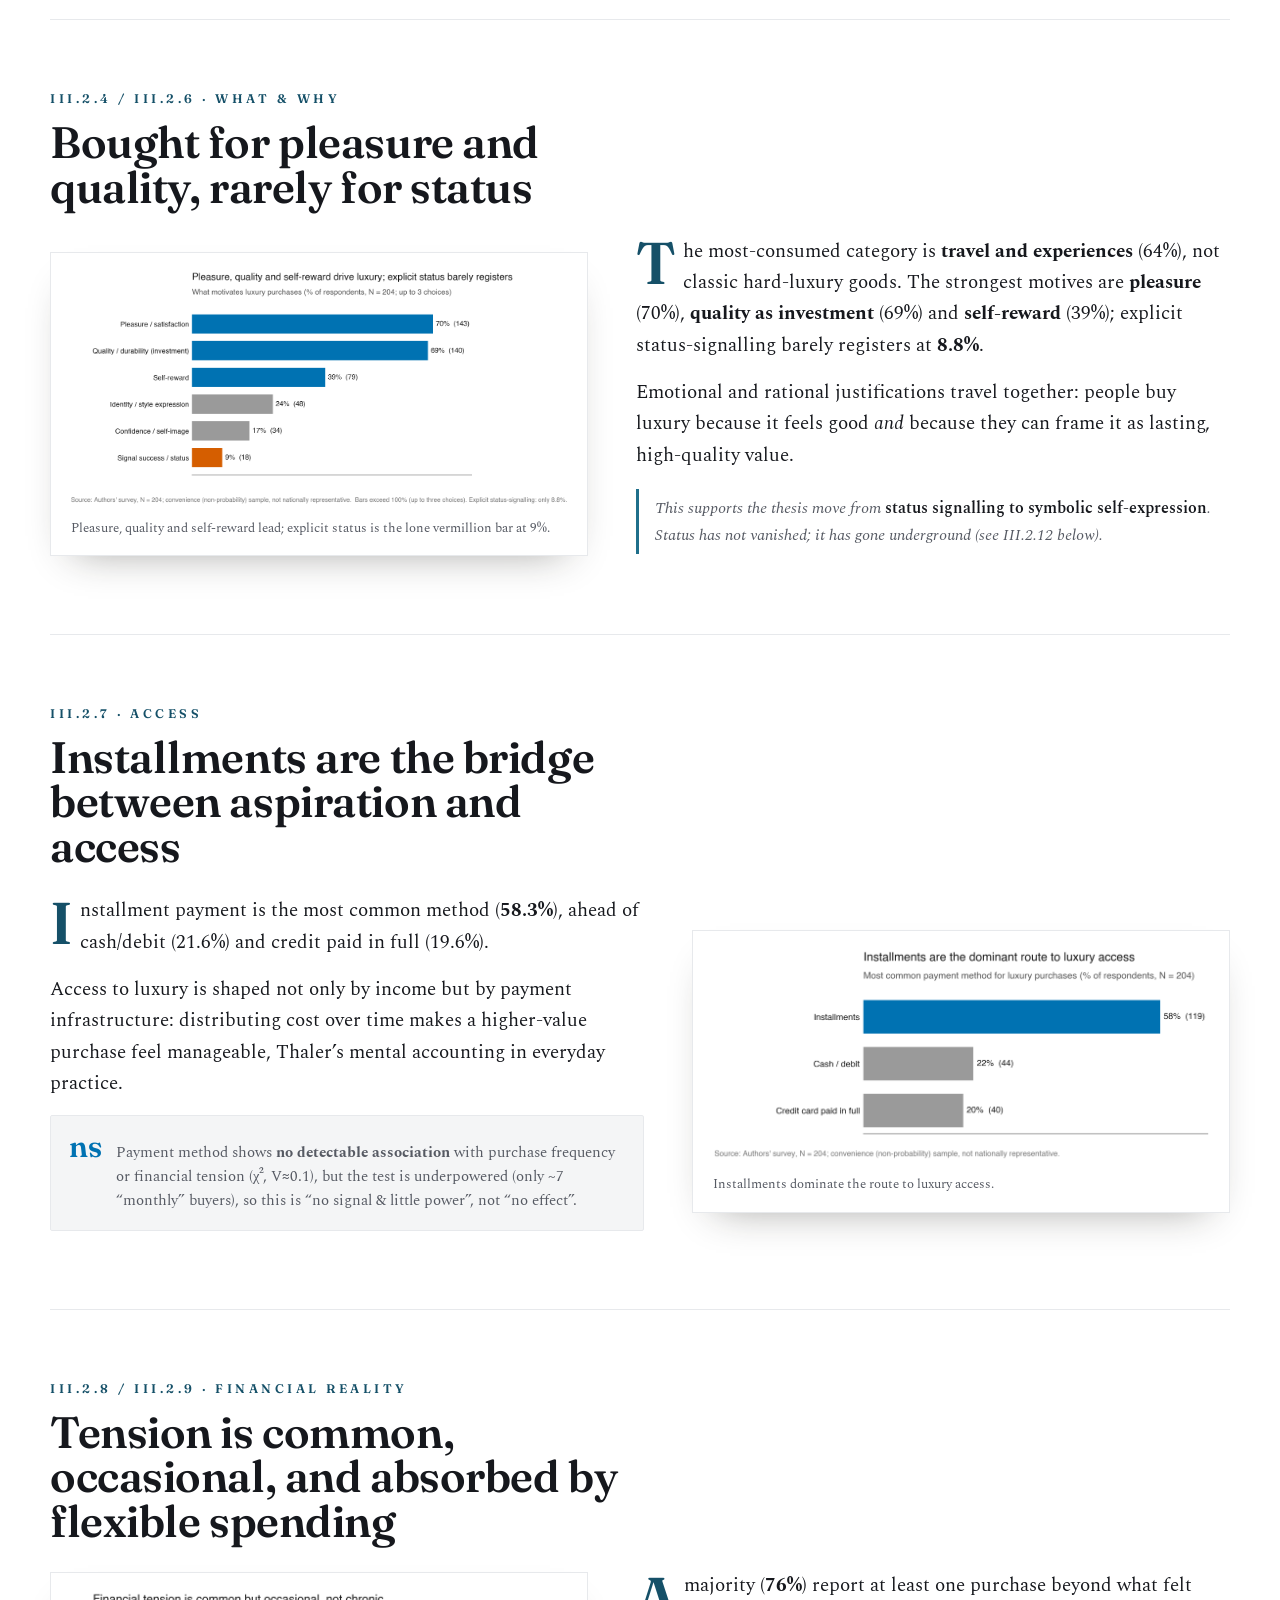
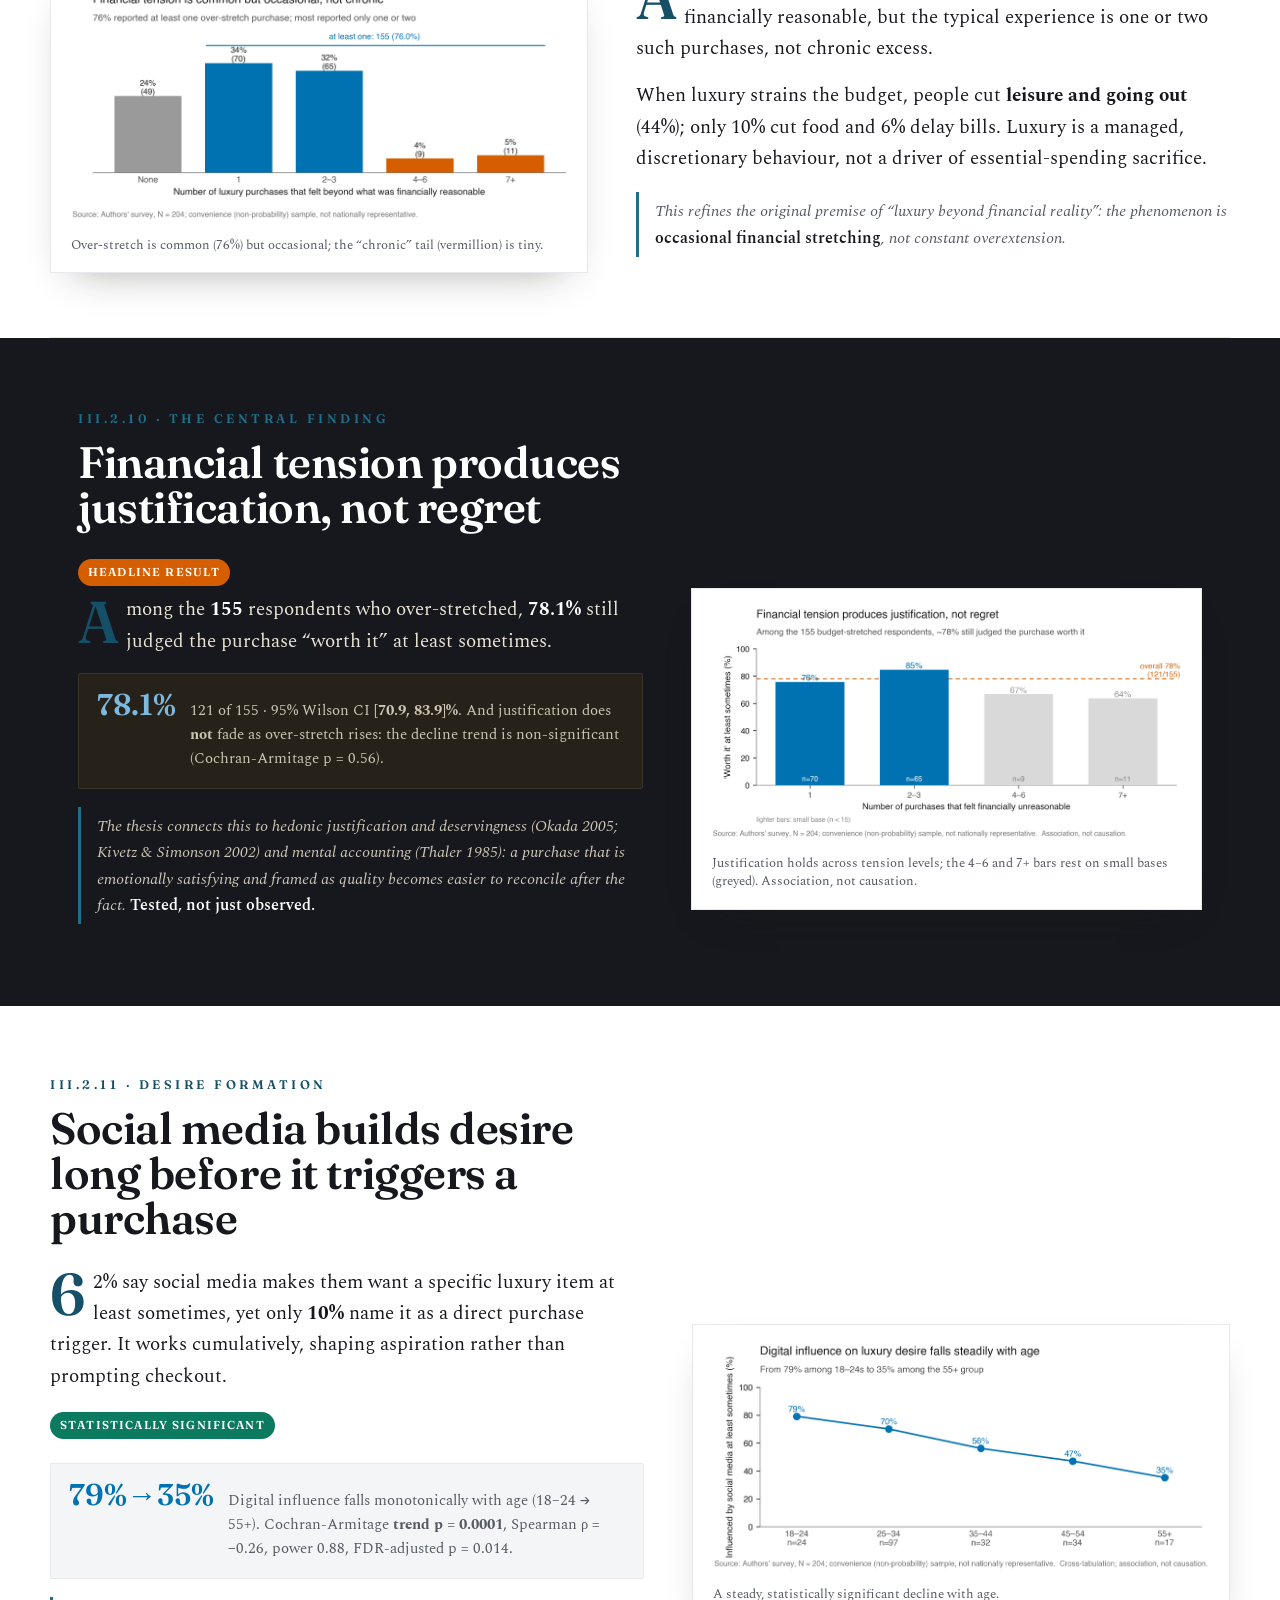
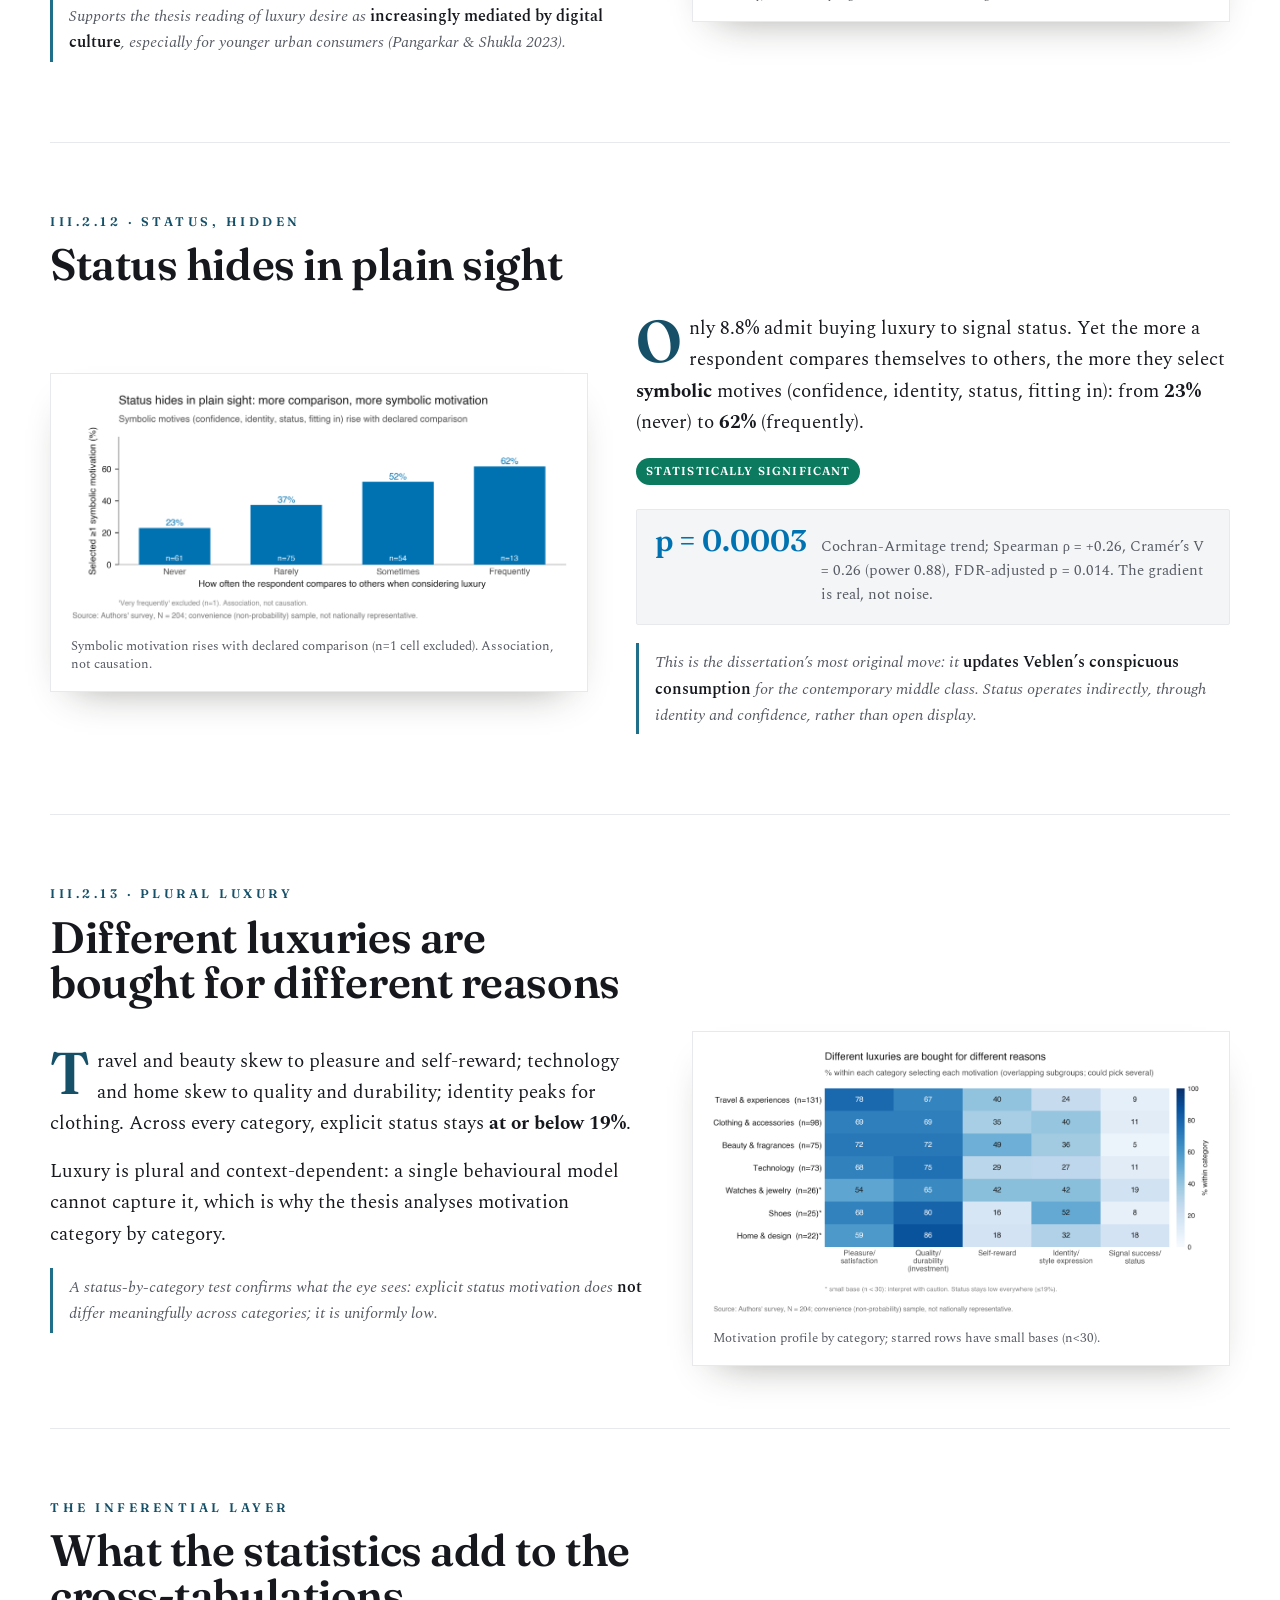
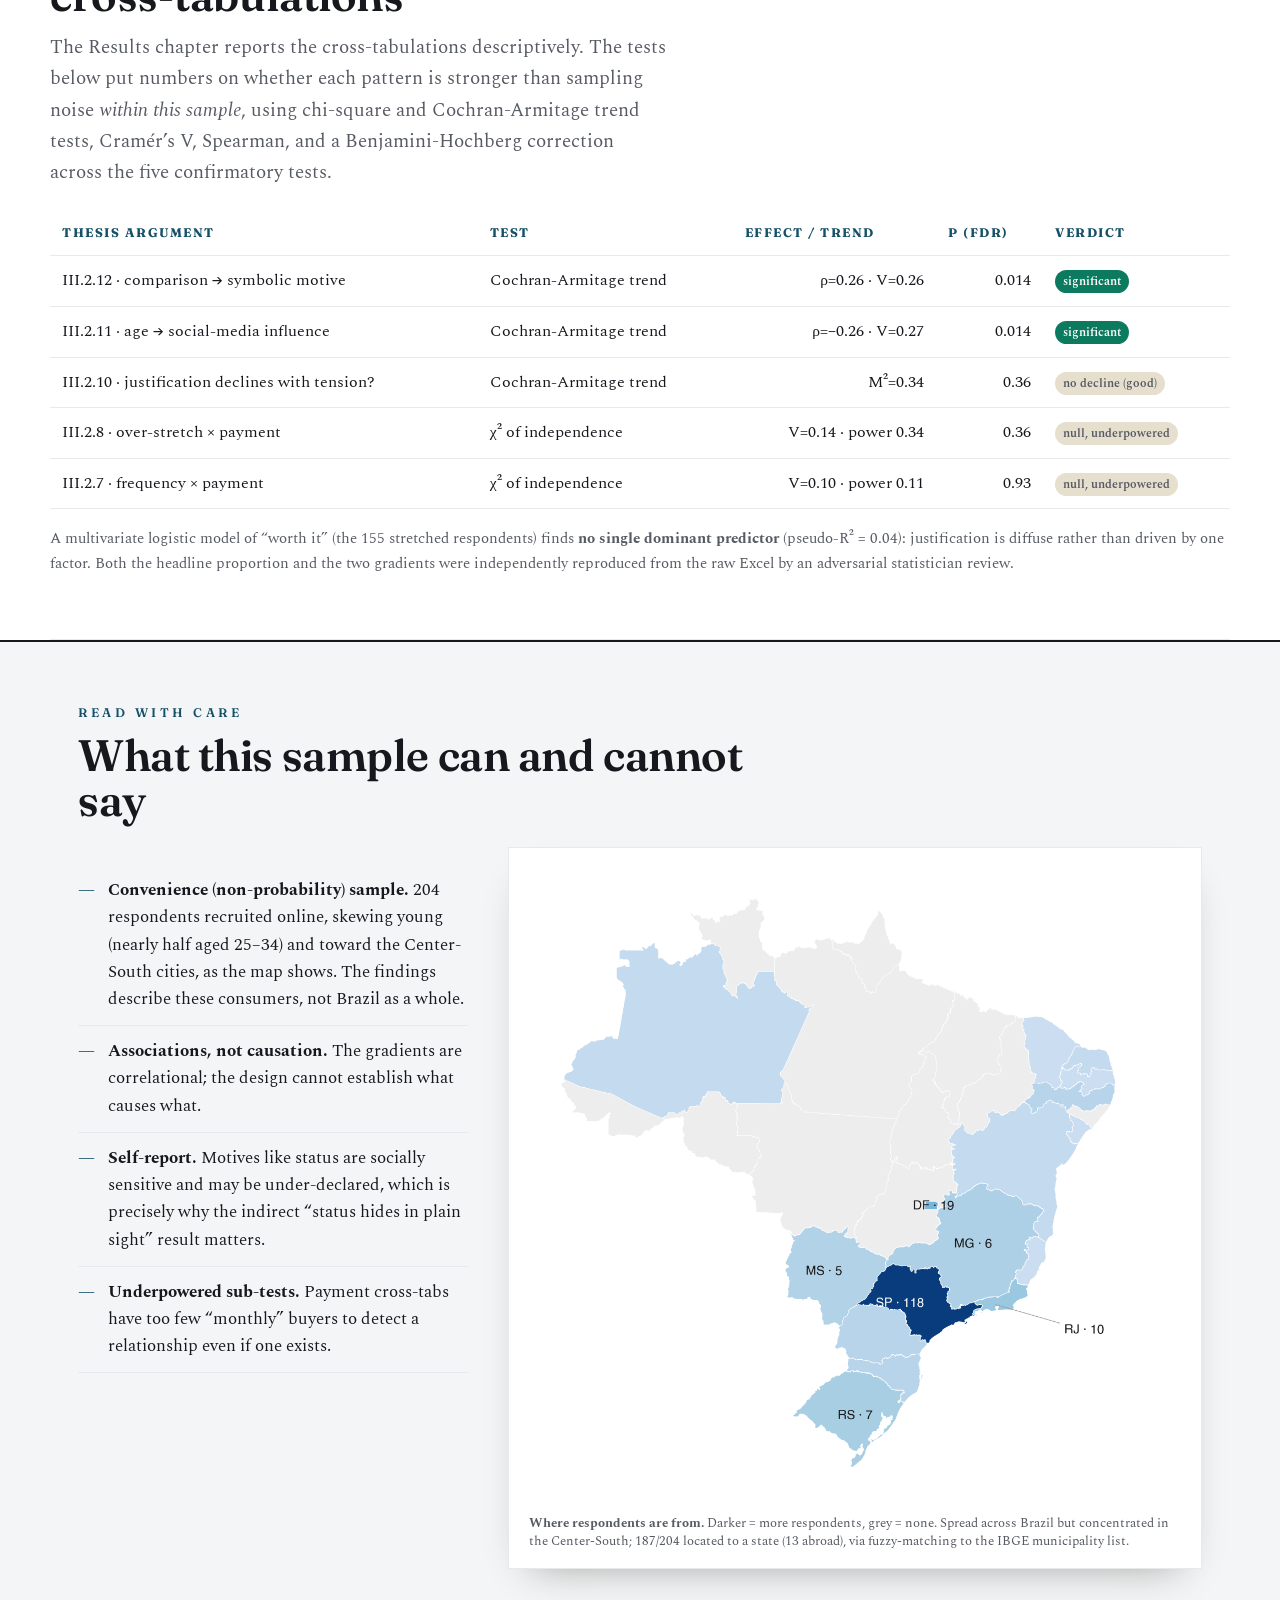
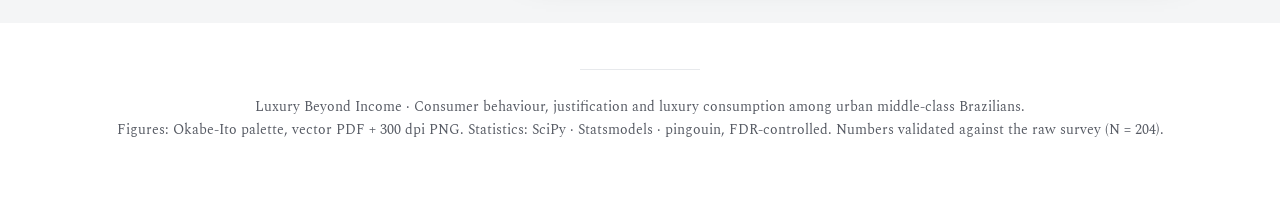
==== commit 7e6b0bc7: "Replace site with luxury-consumption thesis findings report Static data-story (index.html + figures/" ====
--- a/index.html
+++ b/index.html
@@ -1,1031 +1,311 @@
-<!doctype html>
+<!DOCTYPE html>
 <html lang="en">
 <head>
-<meta charset="utf-8" />
-<meta name="viewport" content="width=device-width,initial-scale=1" />
-<title>re:match — the fashion matchmaker</title>
-<meta name="description" content="re:match is the fashion matchmaker. Swipe, match, and fall in love with pre-loved luxury pieces. Hand-picked, authenticated, styled for you.">
-<meta name="theme-color" content="#f2ede4">
-<link rel="icon" type="image/svg+xml" href="favicon.svg">
-<link rel="canonical" href="https://matheusdoliveira.com/">
-<meta property="og:type" content="website">
-<meta property="og:site_name" content="re:match">
-<meta property="og:title" content="re:match — the fashion matchmaker">
-<meta property="og:description" content="Swipe. Match. Love again. A luxury resale experience where pieces find their next chapter.">
-<meta property="og:url" content="https://matheusdoliveira.com/">
-<meta property="og:image" content="https://matheusdoliveira.com/uploads/social/og-image.jpg">
-<meta name="twitter:card" content="summary_large_image">
-<meta name="twitter:title" content="re:match — the fashion matchmaker">
-<meta name="twitter:description" content="Swipe. Match. Love again.">
-<meta name="twitter:image" content="https://matheusdoliveira.com/uploads/social/og-image.jpg">
+<meta charset="UTF-8">
+<meta name="viewport" content="width=device-width, initial-scale=1.0">
+<title>Luxury Beyond Income · Findings & Interpretation</title>
 <link rel="preconnect" href="https://fonts.googleapis.com">
 <link rel="preconnect" href="https://fonts.gstatic.com" crossorigin>
-<link href="https://fonts.googleapis.com/css2?family=DM+Serif+Display:ital@0;1&family=Instrument+Serif:ital@0;1&family=Inter+Tight:wght@400;500;600&family=Caveat:wght@400;600&family=JetBrains+Mono:wght@400;500&display=swap" rel="stylesheet">
-
-<script>
-const TWEAKS = /*EDITMODE-BEGIN*/{
-  "palette": "sage",
-  "headline": "The fashion matchmaker.",
-  "tagline": "Swipe. Match. Love again.",
-  "showAnnotations": false
-}/*EDITMODE-END*/;
-</script>
-
+<link href="https://fonts.googleapis.com/css2?family=Fraunces:ital,opsz,wght@0,9..144,300..900;1,9..144,300..700&family=Spectral:ital,wght@0,300;0,400;0,500;0,600;1,400&display=swap" rel="stylesheet">
 <style>
   :root{
-    --paper: #f2ede4;
-    --paper-warm: #ece5d6;
-    --ink: #1e2620;
-    --ink-soft: #3a4139;
-    --mute: #6f7469;
-    --line: #d9d2c3;
-    --forest: #2f3a2e;
-    --forest-deep: #1f2a1e;
-    --moss: #5b6b4a;
-    --gold: #b08a4a;
-    --clay: #b8624a;
-    --heart: #c95a4a;
-    --shadow: 0 12px 30px -18px rgba(30,35,28,.4), 0 2px 6px -3px rgba(30,35,28,.25);
+    --paper:#ffffff; --paper-2:#f4f5f6; --ink:#16181d; --ink-soft:#565a63;
+    --bronze:#1f6f8b; --bronze-deep:#155068; --rule:#e7e9ec;
+    --blue:#0072B2; --vermillion:#D55E00; --green:#0b7a5e;
+    --maxw:1180px;
   }
-  [data-palette="clay"]{
-    --paper:#efe6db; --paper-warm:#e8dccc; --forest:#6b3a2a; --forest-deep:#4a261a; --moss:#8f5a3a; --gold:#c08a3a;
+  *{box-sizing:border-box;margin:0;padding:0}
+  html{scroll-behavior:smooth}
+  body{
+    background:var(--paper); color:var(--ink);
+    font-family:"Spectral",Georgia,serif; font-size:19px; line-height:1.65;
+    -webkit-font-smoothing:antialiased;
   }
-  [data-palette="ink"]{
-    --paper:#ebe6db; --paper-warm:#ddd6c6; --forest:#1b1d1c; --forest-deep:#0f110f; --moss:#3a3a32; --gold:#a78a4a;
-  }
-
-  *{box-sizing:border-box}
-  html,body{margin:0;padding:0;background:var(--paper);color:var(--ink);font-family:"Inter Tight",system-ui,sans-serif;font-size:15px;line-height:1.55;-webkit-font-smoothing:antialiased}
-
-  /* Paper texture */
-  body::before{
-    content:"";position:fixed;inset:0;pointer-events:none;z-index:0;
-    background:
-      radial-gradient(ellipse 900px 500px at 15% 10%, rgba(0,0,0,.03), transparent 70%),
-      radial-gradient(ellipse 700px 400px at 90% 90%, rgba(0,0,0,.04), transparent 70%),
-      url("data:image/svg+xml;utf8,<svg xmlns='http://www.w3.org/2000/svg' width='260' height='260'><filter id='n'><feTurbulence type='fractalNoise' baseFrequency='.9' numOctaves='2' stitchTiles='stitch'/><feColorMatrix values='0 0 0 0 0.12  0 0 0 0 0.15  0 0 0 0 0.12  0 0 0 .08 0'/></filter><rect width='100%' height='100%' filter='url(%23n)'/></svg>");
-    mix-blend-mode:multiply;opacity:.55;
-  }
-  main{position:relative;z-index:1}
-
-  .wrap{max-width:1360px;margin:0 auto;padding:0 44px}
-  .serif{font-family:"DM Serif Display",serif;font-weight:400;letter-spacing:-.01em}
-  .italic-serif{font-family:"Instrument Serif",serif;font-style:italic;font-weight:400}
-  .hand{font-family:"Caveat",cursive;font-weight:600}
-  .mono{font-family:"JetBrains Mono",monospace;font-size:11px;letter-spacing:.08em;text-transform:uppercase}
-
-  /* ============ NAV ============ */
-  nav.top{
-    position:sticky;top:0;z-index:50;background:rgba(242,237,228,.82);backdrop-filter:blur(10px);
-    border-bottom:1px solid var(--line);
-  }
-  .nav-inner{display:flex;align-items:center;justify-content:space-between;padding:18px 44px}
-  .logo{display:flex;flex-direction:column;line-height:1}
-  .logo .mark{font-family:"DM Serif Display",serif;font-size:26px;letter-spacing:-.02em;color:var(--ink);display:flex;align-items:baseline;gap:2px}
-  .logo .mark::after{content:"";display:inline-block;width:6px;height:6px;background:var(--gold);border-radius:50%;margin-left:2px;transform:translateY(-10px)}
-  .logo .sub{font-size:10px;letter-spacing:.14em;text-transform:uppercase;color:var(--mute);margin-top:4px}
-  .navlinks{display:flex;gap:34px}
-  .navlinks a{color:var(--ink);text-decoration:none;font-size:13.5px;font-weight:500;opacity:.85}
-  .navlinks a:hover{opacity:1;color:var(--forest)}
-  .nav-cta{display:flex;gap:10px;align-items:center}
-  .btn{border:1px solid var(--ink);background:transparent;color:var(--ink);padding:10px 20px;border-radius:999px;font:inherit;font-size:13px;cursor:pointer;transition:all .2s}
-  .btn:hover{background:var(--ink);color:var(--paper)}
-  .btn-dark{background:var(--forest);color:var(--paper);border-color:var(--forest)}
-  .btn-dark:hover{background:var(--forest-deep);color:var(--paper)}
-
-  /* ============ HERO ============ */
-  .hero{padding:48px 0 24px;position:relative}
-  .hero-grid{display:grid;grid-template-columns:1.05fr 1.4fr 1.05fr;gap:40px;align-items:start}
-
-  /* Leaf / organic decoration */
-  .leaf-deco{position:absolute;top:80px;left:-30px;width:220px;height:320px;opacity:.55;pointer-events:none;z-index:0}
-
-  /* ---- left column ---- */
-  .hero-left{padding-top:28px;position:relative;z-index:2}
-  h1.hero-title{font-family:"DM Serif Display",serif;font-size:74px;line-height:.95;letter-spacing:-.025em;margin:0 0 18px;color:var(--ink)}
-  h1.hero-title .em{font-family:"Instrument Serif",serif;font-style:italic;color:var(--forest)}
-  .hero-tag{font-family:"DM Serif Display",serif;font-size:26px;line-height:1.2;margin:0 0 8px}
-  .hero-tag .love{font-family:"Instrument Serif",serif;font-style:italic;color:var(--moss)}
-  .hero-lede{color:var(--ink-soft);font-size:15px;max-width:320px;margin:0 0 28px}
-  .bullets{display:flex;flex-direction:column;gap:18px;margin-bottom:34px}
-  .bullet{display:flex;gap:14px;align-items:flex-start}
-  .bullet-ic{width:36px;height:36px;border-radius:50%;background:var(--paper-warm);border:1px solid var(--line);display:grid;place-items:center;flex-shrink:0;color:var(--forest)}
-  .bullet-ic.leaf{background:var(--forest);color:var(--paper)}
-  .bullet h4{margin:0 0 2px;font-size:14px;font-weight:600;letter-spacing:-.005em}
-  .bullet p{margin:0;font-size:13px;color:var(--mute);line-height:1.5;max-width:260px}
-
-  .impact-card{background:var(--forest);color:var(--paper-warm);border-radius:16px;padding:22px 24px;display:grid;grid-template-columns:repeat(3,1fr);gap:8px;max-width:400px}
-  .impact-item{text-align:left;padding:0 12px;border-right:1px solid rgba(255,255,255,.12)}
-  .impact-item:last-child{border-right:0}
-  .impact-ic{width:22px;height:22px;margin-bottom:8px;opacity:.85}
-  .impact-num{font-family:"DM Serif Display",serif;font-size:20px;letter-spacing:-.01em;line-height:1}
-  .impact-lbl{font-size:10.5px;color:rgba(255,255,255,.6);margin-top:4px;letter-spacing:.02em;line-height:1.3}
-
-  /* ---- middle: swipe stage ---- */
-  .swipe-stage{position:relative;height:540px;display:flex;align-items:flex-start;justify-content:center;padding-top:20px}
-
-  .annot{position:absolute;pointer-events:none;z-index:3}
-  .annot.lft{top:40px;left:-10px;transform:rotate(-4deg)}
-  .annot.rgt{top:40px;right:0;transform:rotate(3deg)}
-  .annot .hand{font-size:26px;color:var(--forest);display:block}
-  .annot svg{display:block;margin-top:2px}
-
-  .deck{position:relative;width:300px;height:430px}
-  .card{
-    position:absolute;inset:0;background:#fbf8f1;border-radius:3px;
-    box-shadow:0 18px 40px -20px rgba(30,35,28,.35), 0 4px 10px -4px rgba(30,35,28,.25);
-    padding:14px 14px 18px;transition:transform .5s cubic-bezier(.2,.7,.2,1), opacity .3s;
-    cursor:grab;user-select:none;overflow:hidden;
-  }
-  .card.drag{transition:none;cursor:grabbing}
-  .card.gone{transition:transform .6s cubic-bezier(.4,.1,.3,1), opacity .5s}
-
-  .card .badge{position:absolute;top:-10px;left:16px;background:#f3d8b8;color:var(--forest-deep);padding:5px 12px;border-radius:999px;font-size:10.5px;letter-spacing:.08em;text-transform:uppercase;font-weight:600;box-shadow:0 2px 6px rgba(0,0,0,.1)}
-  .card .heart{position:absolute;top:20px;right:20px;width:22px;height:22px;color:#1e2620;opacity:.7;z-index:2}
-
-  .card .photo{width:100%;height:280px;border-radius:2px;overflow:hidden;position:relative;background:#e8e1d2}
-  .card .photo svg{width:100%;height:100%;display:block}
-
-  .card-meta{padding:14px 4px 0;position:relative}
-  .card-meta .brand{font-family:"DM Serif Display",serif;font-size:20px;line-height:1;margin:0 0 4px}
-  .card-meta .name{font-size:12.5px;color:var(--mute);margin:0 0 10px;letter-spacing:.005em}
-  .card-meta .price{position:absolute;top:0;right:4px;font-family:"DM Serif Display",serif;font-size:17px;color:var(--ink)}
-  .card-meta .chips{display:flex;gap:6px;flex-wrap:wrap}
-  .chip{font-size:10.5px;padding:4px 9px;border:1px solid var(--line);border-radius:999px;color:var(--ink-soft);background:rgba(255,255,255,.5);display:inline-flex;align-items:center;gap:4px}
-  .chip.size{min-width:26px;justify-content:center;font-weight:600}
-  .chip.eco{color:var(--forest);border-color:#c9cfb6;background:#ecefde}
-  .chip.lux{color:var(--gold);border-color:#e6d3a8;background:#f5ebd1}
-
-  /* Match overlay for middle card */
-  .match-stamp{
-    position:absolute;top:54%;left:50%;transform:translate(-50%,-50%) rotate(-8deg);
-    z-index:4;pointer-events:none;text-align:center;color:#fff;
-    text-shadow:0 3px 10px rgba(0,0,0,.35);
-  }
-  .match-stamp .big{font-family:"Caveat",cursive;font-size:64px;font-weight:600;line-height:.95;letter-spacing:-.01em}
-  .match-stamp .heart{display:inline-flex;gap:4px;font-size:22px;margin-top:4px;opacity:.9}
-
-  /* Tape */
-  .tape{position:absolute;width:70px;height:18px;background:rgba(212,201,170,.7);mix-blend-mode:multiply;box-shadow:inset 0 0 20px rgba(0,0,0,.05)}
-  .tape.t1{top:-6px;left:40px;transform:rotate(-6deg)}
-  .tape.t2{top:-6px;right:40px;transform:rotate(5deg)}
-
-  /* Swipe controls */
-  .swipe-ctrls{position:absolute;bottom:-34px;left:50%;transform:translateX(-50%);display:flex;gap:22px;z-index:5}
-  .sc{width:56px;height:56px;border-radius:50%;border:1px solid var(--line);background:#fbf8f1;display:grid;place-items:center;cursor:pointer;box-shadow:var(--shadow);transition:all .15s}
-  .sc:hover{transform:translateY(-2px);box-shadow:0 16px 36px -18px rgba(30,35,28,.5)}
-  .sc.like{background:#fff}
-  .sc svg{width:20px;height:20px}
-  .sc.x{color:var(--mute)}
-  .sc.star{color:var(--gold)}
-  .sc.heart{color:var(--heart)}
-
-  .swipe-caption{position:absolute;bottom:-72px;left:50%;transform:translateX(-50%);font-size:13px;color:var(--mute);text-align:center;white-space:nowrap}
-  .swipe-caption .arr{display:inline-block;margin-left:6px;opacity:.6}
-
-  /* ---- right column: AI matching ---- */
-  .hero-right{padding-top:18px;position:relative;z-index:2}
-  .ai-head{display:flex;gap:8px;align-items:center;margin-bottom:8px}
-  .ai-head .spark{width:14px;height:14px;color:var(--gold)}
-  .ai-head .lbl{font-size:10.5px;letter-spacing:.14em;text-transform:uppercase;color:var(--ink);font-weight:600}
-  .ai-right-title{font-family:"DM Serif Display",serif;font-size:15px;max-width:280px;color:var(--ink-soft);margin:0 0 24px;line-height:1.45}
-
-  .orbit{position:relative;width:340px;height:220px;margin:0 auto 14px}
-  .orbit-center{position:absolute;top:50%;left:50%;transform:translate(-50%,-50%);width:68px;height:68px;border-radius:50%;background:var(--forest);display:grid;place-items:center;color:var(--paper);box-shadow:0 8px 24px -10px rgba(47,58,46,.6);z-index:2}
-  .orbit-center svg{width:30px;height:30px}
-  .orbit-ring{position:absolute;top:50%;left:50%;transform:translate(-50%,-50%);width:240px;height:240px;border:1px dashed var(--line);border-radius:50%}
-  .orbit-dot{position:absolute;width:6px;height:6px;border-radius:50%;background:var(--gold);opacity:.5}
-
-  .orbit-chip{position:absolute;background:#fbf8f1;border:1px solid var(--line);padding:7px 13px;border-radius:999px;font-size:12px;display:flex;align-items:center;gap:6px;box-shadow:0 4px 12px -6px rgba(0,0,0,.1);white-space:nowrap}
-  .orbit-chip svg{width:11px;height:11px;color:var(--moss)}
-  .op1{top:12%;left:-4%}
-  .op2{top:12%;right:-4%}
-  .op3{top:46%;left:-14%}
-  .op4{top:46%;right:-14%}
-  .op5{bottom:10%;left:8%}
-  .op6{bottom:10%;right:8%}
-
-  /* Profile card */
-  .profile-card{background:#fbf8f1;border:1px solid var(--line);border-radius:10px;padding:18px 20px;box-shadow:var(--shadow);position:relative}
-  .profile-card::before{content:"";position:absolute;top:-8px;right:30px;width:36px;height:12px;background:rgba(212,201,170,.65);mix-blend-mode:multiply;transform:rotate(-4deg)}
-  .pc-head{display:flex;justify-content:space-between;align-items:baseline;margin-bottom:16px}
-  .pc-head h4{margin:0;font-size:10.5px;letter-spacing:.14em;text-transform:uppercase;font-weight:700}
-  .pc-head .edit{font-size:11px;color:var(--mute);cursor:pointer;text-decoration:underline;text-underline-offset:3px}
-  .pc-row{margin-bottom:14px}
-  .pc-row .lbl{font-size:10.5px;color:var(--mute);margin-bottom:7px;letter-spacing:.01em}
-  .pc-chips{display:flex;gap:6px;flex-wrap:wrap}
-  .pc-chip{font-size:11.5px;padding:4px 11px;border-radius:999px;background:#ecefde;color:var(--forest);border:1px solid #c9cfb6;cursor:pointer;transition:all .15s}
-  .pc-chip:hover{background:var(--forest);color:var(--paper)}
-  .pc-chip.add{background:transparent;border-style:dashed;color:var(--mute)}
-  .swatches{display:flex;gap:6px;align-items:center}
-  .swatch{width:16px;height:16px;border-radius:50%;border:1px solid rgba(0,0,0,.15);cursor:pointer}
-  .swatch.add{background:transparent;border:1px dashed var(--mute);display:grid;place-items:center;color:var(--mute);font-size:11px;font-weight:600}
-  .slider-wrap{position:relative;padding:8px 0 0}
-  .slider-track{height:3px;background:var(--line);border-radius:2px;position:relative}
-  .slider-fill{position:absolute;top:0;bottom:0;left:20%;right:25%;background:var(--forest);border-radius:2px}
-  .slider-knob{position:absolute;top:50%;transform:translate(-50%,-50%);width:13px;height:13px;background:#fbf8f1;border:2px solid var(--forest);border-radius:50%;cursor:pointer}
-  .slider-knob.k1{left:20%}
-  .slider-knob.k2{left:75%}
-  .slider-range{display:flex;justify-content:space-between;font-size:10.5px;color:var(--mute);margin-top:8px}
-
-  /* ============ RIBBON ============ */
-  .ribbon{background:var(--forest);color:var(--paper-warm);margin-top:60px;padding:48px 260px 40px 44px;display:flex;align-items:center;gap:30px;flex-wrap:wrap;justify-content:center;position:relative}
-  .ribbon .slogan{font-family:"DM Serif Display",serif;font-size:15px;letter-spacing:.14em;text-transform:uppercase;padding:0 40px}
-  .ribbon-sep{width:1px;height:24px;background:rgba(255,255,255,.18)}
-  .ribbon-step{display:flex;align-items:center;gap:12px;min-width:180px}
-  .ribbon-step .num{width:30px;height:30px;border:1px solid rgba(255,255,255,.35);border-radius:50%;display:grid;place-items:center;flex-shrink:0}
-  .ribbon-step svg{width:14px;height:14px}
-  .ribbon-step .tx h5{margin:0 0 2px;font-size:11.5px;letter-spacing:.14em;text-transform:uppercase;font-weight:600}
-  .ribbon-step .tx p{margin:0;font-size:11px;color:rgba(255,255,255,.55);line-height:1.4;max-width:150px}
-
-  /* Hang tag */
-  .hangtag{position:absolute;right:44px;top:-28px;width:168px;min-height:112px;background:#e8dfcc;border:1px solid #c9bfa8;border-radius:4px;padding:18px 18px 16px;transform:rotate(5deg);color:var(--ink);box-shadow:0 14px 28px -14px rgba(0,0,0,.4);font-family:"DM Serif Display",serif;line-height:1.05;font-size:20px;z-index:2}
-  .hangtag::before{content:"";position:absolute;left:10px;top:10px;width:10px;height:10px;border-radius:50%;background:#fbf8f1;border:1px solid #c9bfa8}
-  .hangtag::after{content:"";position:absolute;left:15px;top:-24px;width:1px;height:30px;background:#8a8478;transform:rotate(-20deg);transform-origin:bottom}
-  .hangtag .tag-sub{font-family:"Instrument Serif",serif;font-style:italic;font-size:11px;color:var(--mute);margin-top:6px;letter-spacing:.01em}
-  @media (max-width: 1100px){
-    .ribbon{padding:140px 44px 40px;justify-content:flex-start}
-    .hangtag{right:50%;transform:translateX(50%) rotate(4deg);top:20px}
-  }
-
-  /* ============ SECTIONS ============ */
-  section.block{padding:100px 0;position:relative}
-  .section-label{display:flex;align-items:center;gap:10px;margin-bottom:14px}
-  .section-label .dot{width:6px;height:6px;border-radius:50%;background:var(--gold)}
-  .section-label .tx{font-size:11px;letter-spacing:.18em;text-transform:uppercase;color:var(--mute);font-weight:600}
-  .section-title{font-family:"DM Serif Display",serif;font-size:52px;line-height:1;letter-spacing:-.02em;margin:0 0 16px;max-width:720px}
-  .section-title .em{font-family:"Instrument Serif",serif;font-style:italic;color:var(--forest)}
-  .section-lede{font-size:16px;color:var(--ink-soft);max-width:540px;margin:0 0 44px}
-
-  /* How it works */
-  .how-grid{display:grid;grid-template-columns:repeat(4,1fr);gap:28px}
-  .how-step{position:relative;padding-top:20px}
-  .how-num{font-family:"DM Serif Display",serif;font-size:56px;color:var(--forest);line-height:1;opacity:.18;position:absolute;top:-10px;left:0}
-  .how-step h3{font-family:"DM Serif Display",serif;font-size:22px;margin:40px 0 10px;letter-spacing:-.01em}
-  .how-step p{margin:0;font-size:13.5px;color:var(--mute);line-height:1.6;max-width:230px}
-  .how-step .tag{display:inline-block;margin-top:14px;font-size:10.5px;letter-spacing:.1em;text-transform:uppercase;color:var(--forest);border-top:1px solid var(--line);padding-top:10px}
-
-  /* Trust */
-  .trust-wrap{display:grid;grid-template-columns:1fr 1fr;gap:80px;align-items:center}
-  .trust-list{display:flex;flex-direction:column;gap:2px}
-  .trust-item{display:grid;grid-template-columns:36px 1fr auto;gap:22px;padding:22px 0;border-top:1px solid var(--line);align-items:center}
-  .trust-item:last-child{border-bottom:1px solid var(--line)}
-  .trust-item .ic{color:var(--forest);width:28px;height:28px}
-  .trust-item h4{margin:0 0 4px;font-family:"DM Serif Display",serif;font-size:19px;font-weight:400;letter-spacing:-.01em}
-  .trust-item p{margin:0;font-size:12.5px;color:var(--mute);max-width:380px;line-height:1.5}
-  .trust-item .num{font-family:"Instrument Serif",serif;font-style:italic;font-size:28px;color:var(--mute)}
-
-  .trust-visual{position:relative;aspect-ratio:4/5;background:var(--paper-warm);border-radius:4px;overflow:hidden;box-shadow:var(--shadow)}
-  .trust-visual svg.placeholder{width:100%;height:100%;display:block}
-  .trust-stamp{position:absolute;bottom:28px;left:28px;right:28px;background:#fbf8f1;padding:18px 20px;border-radius:4px;display:grid;grid-template-columns:auto 1fr;gap:14px;align-items:center;box-shadow:0 14px 30px -18px rgba(0,0,0,.3)}
-  .trust-stamp .seal{width:44px;height:44px;border-radius:50%;background:var(--forest);color:var(--paper);display:grid;place-items:center;font-family:"DM Serif Display",serif;font-size:20px}
-  .trust-stamp h5{margin:0;font-size:13px;font-weight:600;letter-spacing:-.005em}
-  .trust-stamp p{margin:2px 0 0;font-size:11.5px;color:var(--mute)}
-
-  /* Circular story */
-  .circular{background:var(--forest);color:var(--paper-warm);margin:100px 44px 60px;border-radius:20px;padding:80px 60px;position:relative;overflow:hidden}
-  .circular::before{content:"";position:absolute;right:-120px;bottom:-120px;width:440px;height:440px;border:1px solid rgba(255,255,255,.12);border-radius:50%}
-  .circular::after{content:"";position:absolute;right:-60px;bottom:-60px;width:320px;height:320px;border:1px solid rgba(255,255,255,.08);border-radius:50%}
-  .circ-grid{display:grid;grid-template-columns:1fr 1fr;gap:60px;position:relative;z-index:1}
-  .circular .section-title{color:var(--paper)}
-  .circular .section-title .em{color:#d4c488}
-  .circular p{color:rgba(255,255,255,.7)}
-  .circ-verbs{display:flex;gap:0;margin-top:40px;border-top:1px solid rgba(255,255,255,.15)}
-  .verb{flex:1;padding:22px 0;border-right:1px solid rgba(255,255,255,.15);text-align:center}
-  .verb:last-child{border-right:0}
-  .verb h4{margin:0 0 4px;font-family:"Instrument Serif",serif;font-style:italic;font-size:30px;color:#d4c488;font-weight:400}
-  .verb p{margin:0;font-size:11px;letter-spacing:.1em;text-transform:uppercase;color:rgba(255,255,255,.55)}
-
-  .mini-demo{background:rgba(255,255,255,.04);border:1px solid rgba(255,255,255,.12);border-radius:10px;padding:24px;font-family:"JetBrains Mono",monospace;font-size:12px;color:rgba(255,255,255,.8)}
-  .mini-demo .line{padding:6px 0;border-bottom:1px dashed rgba(255,255,255,.08);display:flex;justify-content:space-between}
-  .mini-demo .line:last-child{border-bottom:0}
-  .mini-demo .k{color:rgba(255,255,255,.5)}
-  .mini-demo .v{color:#d4c488}
-
-  /* ============ FOOTER ============ */
-  footer{padding:60px 44px 44px;border-top:1px solid var(--line);margin-top:20px}
-  .foot-grid{display:grid;grid-template-columns:2fr 1fr 1fr 1fr 1fr;gap:40px}
-  .foot-grid h5{font-size:11px;letter-spacing:.14em;text-transform:uppercase;color:var(--mute);margin:0 0 14px;font-weight:600}
-  .foot-grid ul{list-style:none;padding:0;margin:0}
-  .foot-grid li{margin-bottom:8px;font-size:13px}
-  .foot-grid a{color:var(--ink-soft);text-decoration:none}
-  .foot-grid a:hover{color:var(--forest)}
-  .foot-tag{font-family:"Instrument Serif",serif;font-style:italic;font-size:22px;color:var(--ink-soft);max-width:360px;line-height:1.3;margin:10px 0 0}
-  .foot-bottom{margin-top:44px;padding-top:24px;border-top:1px solid var(--line);display:flex;justify-content:space-between;font-size:11px;color:var(--mute);letter-spacing:.01em}
-
-  /* ============ TWEAKS PANEL ============ */
-  .tweaks{position:fixed;bottom:20px;right:20px;width:260px;background:#fbf8f1;border:1px solid var(--line);border-radius:10px;padding:16px;box-shadow:0 24px 48px -24px rgba(0,0,0,.4);z-index:100;display:none}
-  .tweaks.on{display:block}
-  .tweaks h5{margin:0 0 12px;font-family:"DM Serif Display",serif;font-size:16px;display:flex;justify-content:space-between;align-items:center}
-  .tweaks h5 .close{font-size:11px;color:var(--mute);cursor:pointer;font-family:"Inter Tight",sans-serif;font-weight:500}
-  .tweaks .t-row{margin-bottom:14px}
-  .tweaks label{display:block;font-size:10.5px;letter-spacing:.08em;text-transform:uppercase;color:var(--mute);margin-bottom:6px;font-weight:600}
-  .tweaks .palette-row{display:flex;gap:8px}
-  .tweaks .pal{width:28px;height:28px;border-radius:50%;cursor:pointer;border:2px solid transparent}
-  .tweaks .pal.on{border-color:var(--ink)}
-  .tweaks .pal[data-p="sage"]{background:linear-gradient(135deg,#2f3a2e 50%,#f2ede4 50%)}
-  .tweaks .pal[data-p="clay"]{background:linear-gradient(135deg,#6b3a2a 50%,#efe6db 50%)}
-  .tweaks .pal[data-p="ink"]{background:linear-gradient(135deg,#1b1d1c 50%,#ebe6db 50%)}
-  .tweaks input[type=text]{width:100%;font:inherit;padding:8px 10px;border:1px solid var(--line);border-radius:6px;background:var(--paper);color:var(--ink);font-size:13px}
-  .tweaks .toggle{display:flex;align-items:center;gap:8px;font-size:12px;cursor:pointer}
-
-  @media (max-width:1100px){
-    .hero-grid{grid-template-columns:1fr;gap:60px}
-    .hero-right{max-width:500px}
-    .trust-wrap{grid-template-columns:1fr}
-    .how-grid{grid-template-columns:repeat(2,1fr)}
-    .circ-grid{grid-template-columns:1fr}
-  }
-
-  /* drop-in real images overlay any placeholder, remove themselves on 404 */
-  img.real{position:absolute;inset:0;width:100%;height:100%;object-fit:cover;z-index:3;display:block;border-radius:inherit}
-  .trust-visual{position:relative}
-
-  /* stub / placeholder controls (concept site — decorative, not wired) */
-  a:not([href]){cursor:default}
-  .is-stub{cursor:default;opacity:.55}
-  .is-stub:hover{background:transparent;color:inherit}
-  .btn.is-stub,.btn.is-stub:hover{border-style:dashed;border-color:var(--line);background:transparent;color:var(--mute)}
-  .foot-grid a:not([href]){color:var(--mute);opacity:.6;pointer-events:none}
-  .foot-grid a:not([href]):hover{color:var(--mute)}
+  .wrap{max-width:var(--maxw);margin:0 auto;padding:0 28px}
+  .display{font-family:"Fraunces",Georgia,serif;font-weight:600;line-height:1.02;letter-spacing:-.01em}
+  a{color:var(--bronze-deep)}
+
+  /* ---------- hero ---------- */
+  header.hero{padding:74px 0 40px;position:relative}
+  .kicker{font-family:"Fraunces";font-size:13px;letter-spacing:.42em;text-transform:uppercase;
+    color:var(--bronze-deep);font-weight:600}
+  h1.title{font-size:clamp(46px,8vw,104px);margin:.18em 0 .1em;font-weight:600}
+  h1.title em{font-style:italic;color:var(--bronze-deep)}
+  .sub{font-size:clamp(19px,2.3vw,25px);max-width:40ch;color:var(--ink-soft);font-weight:400}
+  .byline{margin-top:26px;font-size:14.5px;letter-spacing:.04em;color:var(--ink-soft);
+    border-top:1px solid var(--rule);padding-top:14px;max-width:60ch}
+  .byline b{color:var(--ink);font-weight:600}
+
+  /* ---------- numbers strip ---------- */
+  .numbers{display:grid;grid-template-columns:repeat(5,1fr);gap:0;border-top:2px solid var(--ink);
+    border-bottom:2px solid var(--ink);margin:46px 0 10px}
+  .num{padding:26px 18px;border-right:1px solid var(--rule)}
+  .num:last-child{border-right:none}
+  .num .n{font-family:"Fraunces";font-size:clamp(30px,4vw,48px);font-weight:600;line-height:1}
+  .num .n.b{color:var(--blue)} .num .n.v{color:var(--vermillion)} .num .n.g{color:var(--bronze-deep)}
+  .num .l{font-size:13.5px;color:var(--ink-soft);margin-top:9px;line-height:1.35}
+  @media(max-width:820px){.numbers{grid-template-columns:repeat(2,1fr)}.num:nth-child(2){border-right:none}}
+
+  /* ---------- section ---------- */
+  section.finding{padding:62px 0;border-bottom:1px solid var(--rule)}
+  .tag{font-family:"Fraunces";font-size:12.5px;letter-spacing:.28em;text-transform:uppercase;
+    color:var(--bronze-deep);font-weight:600;display:inline-block;margin-bottom:10px}
+  h2{font-family:"Fraunces";font-size:clamp(28px,4vw,44px);font-weight:600;line-height:1.06;
+    max-width:20ch;margin-bottom:6px}
+  .grid{display:grid;grid-template-columns:1.05fr .95fr;gap:48px;align-items:center;margin-top:26px}
+  .grid.flip{grid-template-columns:.95fr 1.05fr}
+  .grid.flip .plate{order:-1}
+  @media(max-width:880px){.grid,.grid.flip{grid-template-columns:1fr;gap:28px}.grid.flip .plate{order:0}}
+  .prose p{margin-bottom:16px}
+  .prose .lead::first-letter{font-family:"Fraunces";font-size:3.1em;line-height:.8;float:left;
+    margin:.06em .12em 0 0;color:var(--bronze-deep);font-weight:600}
+  .doc{font-size:16px;color:var(--ink-soft);border-left:3px solid var(--bronze);padding:6px 0 6px 16px;
+    margin:18px 0;font-style:italic}
+  .doc b{font-style:normal;color:var(--ink);font-weight:600}
+  .plate{background:#fff;border:1px solid var(--rule);box-shadow:0 18px 40px -24px rgba(28,26,21,.45);
+    padding:14px}
+  .plate img{width:100%;display:block}
+  .plate figcaption{font-size:13px;color:var(--ink-soft);padding:10px 6px 4px;line-height:1.4}
+
+  /* stat callout */
+  .stat{display:flex;gap:14px;align-items:baseline;background:var(--paper-2);border:1px solid var(--rule);
+    padding:16px 18px;margin:16px 0;border-radius:2px}
+  .stat .big{font-family:"Fraunces";font-size:30px;font-weight:600;color:var(--blue);line-height:1;white-space:nowrap}
+  .stat .txt{font-size:14.5px;color:var(--ink-soft)}
+  .badge{display:inline-block;font-family:"Fraunces";font-size:11.5px;letter-spacing:.1em;text-transform:uppercase;
+    font-weight:600;padding:4px 10px;border-radius:999px;margin-bottom:8px}
+  .badge.sig{background:#0b7a5e;color:#fff}
+  .badge.ns{background:#e7dfce;color:var(--ink-soft)}
+  .badge.head{background:var(--vermillion);color:#fff}
+
+  /* headline feature */
+  .feature{background:var(--ink);color:var(--paper);padding:64px 0;margin:0;border:none}
+  .feature h2{color:var(--paper)}
+  .feature .tag{color:var(--bronze)}
+  .feature .plate{background:#fff}
+  .feature .doc{color:#cdc6b6;border-color:var(--bronze)}
+  .feature .doc b{color:#fff}
+  .feature .stat{background:#262219;border-color:#3a342a}
+  .feature .stat .big{color:#7db8df}
+  .feature .stat .txt{color:#cdc6b6}
+
+  /* stats section */
+  .statsblock{padding:62px 0;border-bottom:1px solid var(--rule)}
+  table.st{width:100%;border-collapse:collapse;margin-top:22px;font-size:15.5px}
+  table.st th,table.st td{text-align:left;padding:12px 12px;border-bottom:1px solid var(--rule);vertical-align:top}
+  table.st th{font-family:"Fraunces";font-size:12.5px;letter-spacing:.12em;text-transform:uppercase;color:var(--bronze-deep)}
+  table.st td.r{text-align:right;font-variant-numeric:tabular-nums;white-space:nowrap}
+  .pill{font-size:12px;font-weight:600;padding:2px 8px;border-radius:999px}
+  .pill.s{background:#0b7a5e;color:#fff}.pill.n{background:#e7dfce;color:var(--ink-soft)}
+
+  /* limitations */
+  .limits{background:var(--paper-2);padding:54px 0;border-top:2px solid var(--ink)}
+  .limits h2{max-width:24ch}
+  .limits ul{list-style:none;margin-top:18px}
+  .limits li{padding:12px 0 12px 30px;position:relative;border-bottom:1px solid var(--rule);font-size:16.5px}
+  .limits li::before{content:"—";position:absolute;left:0;color:var(--bronze-deep);font-weight:700}
+  footer{padding:46px 0 70px;font-size:13.5px;color:var(--ink-soft);text-align:center}
+  footer .r{height:1px;background:var(--rule);margin:0 auto 26px;max-width:120px}
+
+  /* reveal on load */
+  .reveal{opacity:0;transform:translateY(14px);animation:rise .9s cubic-bezier(.2,.7,.2,1) forwards}
+  @keyframes rise{to{opacity:1;transform:none}}
 </style>
 </head>
 <body>
 
-<nav class="top">
-  <div class="nav-inner">
-    <div class="logo">
-      <div class="mark">re:match</div>
-      <div class="sub">Fashion you love. Again.</div>
-    </div>
-    <div class="navlinks">
-      <a href="#how">How it works</a>
-      <a href="swipe.html">Swipe feed</a>
-      <a href="product.html">Product</a>
-      <a href="sell.html">Sell</a>
-      <a href="#impact">Impact</a>
-    </div>
-    <div class="nav-cta">
-      <a href="onboarding.html" class="btn btn-dark">Start matching</a>
-      <button class="btn is-stub" type="button" tabindex="-1" aria-disabled="true" title="Concept site — not wired">Log in</button>
-    </div>
-  </div>
-</nav>
-
-<main>
-
-
-
-<section class="hero">
+<header class="hero wrap">
+  <div class="kicker reveal">Research dissertation · PSB Paris School of Business · LRBM</div>
+  <h1 class="title display reveal" style="animation-delay:.06s">Luxury <em>Beyond</em> Income</h1>
+  <p class="sub reveal" style="animation-delay:.12s">How urban middle-class Brazilians desire, access, justify and pay for luxury. A survey of 204 consumers.</p>
+  <p class="byline reveal" style="animation-delay:.18s">Topal Pelegrino, G. &amp; de Oliveira Alves, M. H. &nbsp;·&nbsp; <b>Findings &amp; interpretation</b>, built from the survey data and the Results chapter. Every figure is colour-blind-safe (Okabe-Ito); every number traces to the raw responses; the two flagged gradients are statistically tested.</p>
+</header>
+
+<div class="wrap">
+  <div class="numbers reveal" style="animation-delay:.24s">
+    <div class="num"><div class="n">204</div><div class="l">valid respondents</div></div>
+    <div class="num"><div class="n g">65%</div><div class="l">define luxury by quality, not price</div></div>
+    <div class="num"><div class="n b">58%</div><div class="l">pay luxury in installments</div></div>
+    <div class="num"><div class="n v">8.8%</div><div class="l">cite explicit status as a motive</div></div>
+    <div class="num"><div class="n b">78%</div><div class="l">over-stretched, yet say it was “worth it”</div></div>
+  </div>
+  <p class="reveal" style="animation-delay:.30s;max-width:62ch;margin:34px auto 0;font-size:20px;color:var(--ink-soft);text-align:center;font-style:italic">
+    The thread running through every finding: for these consumers luxury is a <span style="color:var(--ink);font-style:normal">value judgment and an emotional one</span>. It is desired, made accessible through payment, and reconciled after the fact, far more than it is a display of wealth.
+  </p>
+</div>
+
+<!-- DEFINITION -->
+<section class="finding wrap">
+  <span class="tag">III.2.3 · Defining luxury</span>
+  <h2 class="display">Luxury is perceived value, not a price tag</h2>
+  <div class="grid">
+    <div class="prose">
+      <p class="lead">Asked what makes something feel like luxury, respondents chose <b>superior quality</b> (64.7%), <b>premium experience</b> (53.4%) and <b>exclusivity</b> (55.9%) far ahead of <b>high price</b> (25.0%) and <b>status</b> (21.6%).</p>
+      <p>This reframes the whole dissertation: if luxury is defined by value rather than cost, it cannot be analysed through income alone, which is exactly the gap the study sets out to fill.</p>
+      <div class="doc">In the Results chapter: “respondents do not define luxury primarily as something expensive.” The figure makes the hierarchy visible and ranks the price/status items as the deliberate contrast.</div>
+    </div>
+    <figure class="plate"><img src="figures/fig02_luxury_definition.png" alt="Ranked bar chart of luxury-defining characteristics; superior quality leads at 65%, high price and status trail."><figcaption>Quality and experience dominate; price and status (vermillion) trail.</figcaption></figure>
+  </div>
+</section>
+
+<!-- CATEGORIES + MOTIVATIONS -->
+<section class="finding wrap">
+  <span class="tag">III.2.4 / III.2.6 · What &amp; why</span>
+  <h2 class="display">Bought for pleasure and quality, rarely for status</h2>
+  <div class="grid flip">
+    <div class="prose">
+      <p class="lead">The most-consumed category is <b>travel and experiences</b> (64%), not classic hard-luxury goods. The strongest motives are <b>pleasure</b> (70%), <b>quality as investment</b> (69%) and <b>self-reward</b> (39%); explicit status-signalling barely registers at <b>8.8%</b>.</p>
+      <p>Emotional and rational justifications travel together: people buy luxury because it feels good <em>and</em> because they can frame it as lasting, high-quality value.</p>
+      <div class="doc">This supports the thesis move from <b>status signalling to symbolic self-expression</b>. Status has not vanished; it has gone underground (see III.2.12 below).</div>
+    </div>
+    <figure class="plate"><img src="figures/fig04_motivations.png" alt="Motivations for luxury; pleasure, quality and self-reward lead, status at 9%."><figcaption>Pleasure, quality and self-reward lead; explicit status is the lone vermillion bar at 9%.</figcaption></figure>
+  </div>
+</section>
+
+<!-- PAYMENT -->
+<section class="finding wrap">
+  <span class="tag">III.2.7 · Access</span>
+  <h2 class="display">Installments are the bridge between aspiration and access</h2>
+  <div class="grid">
+    <div class="prose">
+      <p class="lead">Installment payment is the most common method (<b>58.3%</b>), ahead of cash/debit (21.6%) and credit paid in full (19.6%).</p>
+      <p>Access to luxury is shaped not only by income but by payment infrastructure: distributing cost over time makes a higher-value purchase feel manageable, Thaler’s mental accounting in everyday practice.</p>
+      <div class="stat"><span class="big">ns</span><span class="txt">Payment method shows <b>no detectable association</b> with purchase frequency or financial tension (χ², V≈0.1), but the test is underpowered (only ~7 “monthly” buyers), so this is “no signal &amp; little power”, not “no effect”.</span></div>
+    </div>
+    <figure class="plate"><img src="figures/fig05_payment.png" alt="Payment methods; installments dominate at 58%."><figcaption>Installments dominate the route to luxury access.</figcaption></figure>
+  </div>
+</section>
+
+<!-- TENSION -->
+<section class="finding wrap">
+  <span class="tag">III.2.8 / III.2.9 · Financial reality</span>
+  <h2 class="display">Tension is common, occasional, and absorbed by flexible spending</h2>
+  <div class="grid flip">
+    <div class="prose">
+      <p class="lead">A majority (<b>76%</b>) report at least one purchase beyond what felt financially reasonable, but the typical experience is one or two such purchases, not chronic excess.</p>
+      <p>When luxury strains the budget, people cut <b>leisure and going out</b> (44%); only 10% cut food and 6% delay bills. Luxury is a managed, discretionary behaviour, not a driver of essential-spending sacrifice.</p>
+      <div class="doc">This refines the original premise of “luxury beyond financial reality”: the phenomenon is <b>occasional financial stretching</b>, not constant overextension.</div>
+    </div>
+    <figure class="plate"><img src="figures/fig06_financial_tension.png" alt="Distribution of over-stretch purchases; 76% at least one, mostly one or two."><figcaption>Over-stretch is common (76%) but occasional; the “chronic” tail (vermillion) is tiny.</figcaption></figure>
+  </div>
+</section>
+
+<!-- HEADLINE FEATURE: JUSTIFICATION -->
+<section class="feature">
   <div class="wrap">
-    <div class="hero-grid">
-
-      <!-- LEFT -->
-      <div class="hero-left">
-        <h1 class="hero-title" id="hero-title">The fashion<br/>matchmaker.</h1>
-        <p class="hero-tag">Swipe. Match. <span class="love">Love again.</span></p>
-        <p class="hero-lede">AI matching for your style and your values. Every piece here is pre-loved, waiting for its second first impression.</p>
-
-        <div class="bullets">
-          <div class="bullet">
-            <div class="bullet-ic leaf">
-              <svg width="18" height="18" viewBox="0 0 24 24" fill="none" stroke="currentColor" stroke-width="1.6" stroke-linecap="round"><path d="M4 20 C 8 20, 20 12, 20 4 C 12 4, 4 12, 4 20 Z"/><path d="M4 20 L 13 11" /></svg>
-            </div>
-            <div>
-              <h4>Sustainable by design</h4>
-              <p>Extend the life of fashion and reduce the waste of a fast-fashion habit.</p>
-            </div>
-          </div>
-          <div class="bullet">
-            <div class="bullet-ic">
-              <svg width="16" height="16" viewBox="0 0 24 24" fill="none" stroke="currentColor" stroke-width="1.8" stroke-linecap="round" stroke-linejoin="round"><path d="M12 20 C 4 14, 3 8, 7 6 C 10 4.5, 12 7, 12 9 C 12 7, 14 4.5, 17 6 C 21 8, 20 14, 12 20Z"/></svg>
-            </div>
-            <div>
-              <h4>Love pre-owned</h4>
-              <p>Hand-picked second-hand pieces, vetted for quality and story.</p>
-            </div>
-          </div>
-          <div class="bullet">
-            <div class="bullet-ic">
-              <svg width="16" height="16" viewBox="0 0 24 24" fill="none" stroke="currentColor" stroke-width="1.6" stroke-linecap="round"><path d="M12 3 L 14 10 L 21 12 L 14 14 L 12 21 L 10 14 L 3 12 L 10 10 Z"/></svg>
-            </div>
-            <div>
-              <h4>Made for you</h4>
-              <p>AI learns the silhouettes, palettes and brands you gravitate toward.</p>
-            </div>
-          </div>
-        </div>
-
-        <div class="impact-card">
-          <div class="impact-item">
-            <svg class="impact-ic" viewBox="0 0 24 24" fill="none" stroke="currentColor" stroke-width="1.5" stroke-linecap="round"><path d="M4 12 A 8 8 0 0 1 20 8 M 20 8 L 20 3 M 20 8 L 15 8"/><path d="M20 12 A 8 8 0 0 1 4 16 M 4 16 L 4 21 M 4 16 L 9 16"/></svg>
-            <div class="impact-num">12,540kg</div>
-            <div class="impact-lbl">CO₂ saved this season</div>
-          </div>
-          <div class="impact-item">
-            <svg class="impact-ic" viewBox="0 0 24 24" fill="none" stroke="currentColor" stroke-width="1.5" stroke-linecap="round"><path d="M8 6 L 16 6 M 6 10 L 18 10 M 4 10 L 8 20 L 16 20 L 20 10"/></svg>
-            <div class="impact-num">8,932</div>
-            <div class="impact-lbl">Pieces given a second life</div>
-          </div>
-          <div class="impact-item">
-            <svg class="impact-ic" viewBox="0 0 24 24" fill="none" stroke="currentColor" stroke-width="1.5" stroke-linecap="round"><circle cx="12" cy="8" r="3.5"/><path d="M5 20 C 5 15, 9 13, 12 13 C 15 13, 19 15, 19 20"/></svg>
-            <div class="impact-num">5,394</div>
-            <div class="impact-lbl">Members so far</div>
-          </div>
-        </div>
+    <span class="tag">III.2.10 · The central finding</span>
+    <h2 class="display">Financial tension produces justification, not regret</h2>
+    <div class="grid" style="align-items:center">
+      <div class="prose">
+        <span class="badge head">Headline result</span>
+        <p class="lead" style="color:#ece6d8">Among the <b style="color:#fff">155</b> respondents who over-stretched, <b style="color:#fff">78.1%</b> still judged the purchase “worth it” at least sometimes.</p>
+        <div class="stat"><span class="big">78.1%</span><span class="txt">121 of 155 · 95% Wilson CI <b>[70.9, 83.9]%</b>. And justification does <b>not</b> fade as over-stretch rises: the decline trend is non-significant (Cochran-Armitage p = 0.56).</span></div>
+        <div class="doc">The thesis connects this to hedonic justification and deservingness (Okada 2005; Kivetz &amp; Simonson 2002) and mental accounting (Thaler 1985): a purchase that is emotionally satisfying and framed as quality becomes easier to reconcile after the fact. <b>Tested, not just observed.</b></div>
       </div>
-
-      <!-- MIDDLE: swipe stage -->
-      <div class="swipe-stage" id="swipe-stage">
-        <div class="annot lft annot-lft"><span class="hand">Not for me</span>
-          <svg width="70" height="20" viewBox="0 0 70 20" fill="none" stroke="#2f3a2e" stroke-width="1.3" stroke-linecap="round"><path d="M65 10 C 40 10, 20 12, 5 10" /><path d="M10 5 L 5 10 L 10 14"/></svg>
-        </div>
-        <div class="annot rgt annot-rgt"><span class="hand" style="text-align:right;display:block">Love it</span>
-          <svg width="70" height="20" viewBox="0 0 70 20" fill="none" stroke="#2f3a2e" stroke-width="1.3" stroke-linecap="round" style="margin-left:auto"><path d="M5 10 C 30 10, 50 12, 65 10" /><path d="M60 5 L 65 10 L 60 14"/></svg>
-        </div>
-
-        <div class="deck" id="deck"></div>
-
-        <div class="swipe-ctrls">
-          <button class="sc x" id="btn-x" type="button" aria-label="Pass on this piece" title="Pass">
-            <svg viewBox="0 0 24 24" fill="none" stroke="currentColor" stroke-width="1.8" stroke-linecap="round" aria-hidden="true" focusable="false"><path d="M5 5 L 19 19 M 19 5 L 5 19"/></svg>
-          </button>
-          <button class="sc star" id="btn-star" type="button" aria-label="Save for later" title="Save">
-            <svg viewBox="0 0 24 24" fill="none" stroke="currentColor" stroke-width="1.6" stroke-linejoin="round" aria-hidden="true" focusable="false"><path d="M12 3 L 14.5 9.5 L 21 10 L 16 14.5 L 17.5 21 L 12 17.5 L 6.5 21 L 8 14.5 L 3 10 L 9.5 9.5 Z"/></svg>
-          </button>
-          <button class="sc heart" id="btn-heart" type="button" aria-label="Love this piece" title="Love">
-            <svg viewBox="0 0 24 24" fill="currentColor" aria-hidden="true" focusable="false"><path d="M12 20 C 4 14, 3 8, 7 6 C 10 4.5, 12 7, 12 9 C 12 7, 14 4.5, 17 6 C 21 8, 20 14, 12 20Z"/></svg>
-          </button>
-        </div>
-        <div class="swipe-caption" id="swipe-caption">Swipe right to discover your next favourite thing <span class="arr">↗</span></div>
+      <figure class="plate"><img src="figures/fig07_justification.png" alt="Worth-it rate by number of over-stretch purchases; ~78% overall, stable across levels."><figcaption>Justification holds across tension levels; the 4–6 and 7+ bars rest on small bases (greyed). Association, not causation.</figcaption></figure>
+    </div>
+  </div>
+</section>
+
+<!-- SOCIAL MEDIA -->
+<section class="finding wrap">
+  <span class="tag">III.2.11 · Desire formation</span>
+  <h2 class="display">Social media builds desire long before it triggers a purchase</h2>
+  <div class="grid">
+    <div class="prose">
+      <p class="lead">62% say social media makes them want a specific luxury item at least sometimes, yet only <b>10%</b> name it as a direct purchase trigger. It works cumulatively, shaping aspiration rather than prompting checkout.</p>
+      <span class="badge sig">Statistically significant</span>
+      <div class="stat"><span class="big">79%→35%</span><span class="txt">Digital influence falls monotonically with age (18–24 → 55+). Cochran-Armitage <b>trend p = 0.0001</b>, Spearman ρ = −0.26, power 0.88, FDR-adjusted p = 0.014.</span></div>
+      <div class="doc">Supports the thesis reading of luxury desire as <b>increasingly mediated by digital culture</b>, especially for younger urban consumers (Pangarkar &amp; Shukla 2023).</div>
+    </div>
+    <figure class="plate"><img src="figures/fig09_socialmedia_by_age.png" alt="Line chart; social-media influence declines with age from 79% to 35%."><figcaption>A steady, statistically significant decline with age.</figcaption></figure>
+  </div>
+</section>
+
+<!-- COMPARISON → SYMBOLIC -->
+<section class="finding wrap">
+  <span class="tag">III.2.12 · Status, hidden</span>
+  <h2 class="display">Status hides in plain sight</h2>
+  <div class="grid flip">
+    <div class="prose">
+      <p class="lead">Only 8.8% admit buying luxury to signal status. Yet the more a respondent compares themselves to others, the more they select <b>symbolic</b> motives (confidence, identity, status, fitting in): from <b>23%</b> (never) to <b>62%</b> (frequently).</p>
+      <span class="badge sig">Statistically significant</span>
+      <div class="stat"><span class="big">p = 0.0003</span><span class="txt">Cochran-Armitage trend; Spearman ρ = +0.26, Cramér’s V = 0.26 (power 0.88), FDR-adjusted p = 0.014. The gradient is real, not noise.</span></div>
+      <div class="doc">This is the dissertation’s most original move: it <b>updates Veblen’s conspicuous consumption</b> for the contemporary middle class. Status operates indirectly, through identity and confidence, rather than open display.</div>
+    </div>
+    <figure class="plate"><img src="figures/fig10_comparison_symbolic.png" alt="Bar chart; symbolic motivation rises with declared comparison, 23% to 62%."><figcaption>Symbolic motivation rises with declared comparison (n=1 cell excluded). Association, not causation.</figcaption></figure>
+  </div>
+</section>
+
+<!-- CATEGORY x MOTIVATION -->
+<section class="finding wrap">
+  <span class="tag">III.2.13 · Plural luxury</span>
+  <h2 class="display">Different luxuries are bought for different reasons</h2>
+  <div class="grid">
+    <div class="prose">
+      <p class="lead">Travel and beauty skew to pleasure and self-reward; technology and home skew to quality and durability; identity peaks for clothing. Across every category, explicit status stays <b>at or below 19%</b>.</p>
+      <p>Luxury is plural and context-dependent: a single behavioural model cannot capture it, which is why the thesis analyses motivation category by category.</p>
+      <div class="doc">A status-by-category test confirms what the eye sees: explicit status motivation does <b>not</b> differ meaningfully across categories; it is uniformly low.</div>
+    </div>
+    <figure class="plate"><img src="figures/fig11_category_motivation.png" alt="Heatmap of motivation share within each luxury category."><figcaption>Motivation profile by category; starred rows have small bases (n&lt;30).</figcaption></figure>
+  </div>
+</section>
+
+<!-- STATISTICS SUMMARY -->
+<div class="statsblock wrap">
+  <span class="tag">The inferential layer</span>
+  <h2 class="display">What the statistics add to the cross-tabulations</h2>
+  <p style="max-width:62ch;margin-top:14px;color:var(--ink-soft)">The Results chapter reports the cross-tabulations descriptively. The tests below put numbers on whether each pattern is stronger than sampling noise <em>within this sample</em>, using chi-square and Cochran-Armitage trend tests, Cramér’s V, Spearman, and a Benjamini-Hochberg correction across the five confirmatory tests.</p>
+  <table class="st">
+    <thead><tr><th>Thesis argument</th><th>Test</th><th class="r">Effect / trend</th><th class="r">p (FDR)</th><th>Verdict</th></tr></thead>
+    <tbody>
+      <tr><td>III.2.12 · comparison → symbolic motive</td><td>Cochran-Armitage trend</td><td class="r">ρ=0.26 · V=0.26</td><td class="r">0.014</td><td><span class="pill s">significant</span></td></tr>
+      <tr><td>III.2.11 · age → social-media influence</td><td>Cochran-Armitage trend</td><td class="r">ρ=−0.26 · V=0.27</td><td class="r">0.014</td><td><span class="pill s">significant</span></td></tr>
+      <tr><td>III.2.10 · justification declines with tension?</td><td>Cochran-Armitage trend</td><td class="r">M²=0.34</td><td class="r">0.36</td><td><span class="pill n">no decline (good)</span></td></tr>
+      <tr><td>III.2.8 · over-stretch × payment</td><td>χ² of independence</td><td class="r">V=0.14 · power 0.34</td><td class="r">0.36</td><td><span class="pill n">null, underpowered</span></td></tr>
+      <tr><td>III.2.7 · frequency × payment</td><td>χ² of independence</td><td class="r">V=0.10 · power 0.11</td><td class="r">0.93</td><td><span class="pill n">null, underpowered</span></td></tr>
+    </tbody>
+  </table>
+  <p style="margin-top:18px;font-size:15px;color:var(--ink-soft)">A multivariate logistic model of “worth it” (the 155 stretched respondents) finds <b>no single dominant predictor</b> (pseudo-R² = 0.04): justification is diffuse rather than driven by one factor. Both the headline proportion and the two gradients were independently reproduced from the raw Excel by an adversarial statistician review.</p>
+</div>
+
+<!-- LIMITATIONS / SAMPLE -->
+<div class="limits">
+  <div class="wrap">
+    <span class="tag">Read with care</span>
+    <h2 class="display">What this sample can and cannot say</h2>
+    <div class="grid" style="align-items:start;margin-top:24px;grid-template-columns:0.72fr 1.28fr;gap:40px">
+      <div>
+        <ul>
+          <li><b>Convenience (non-probability) sample.</b> 204 respondents recruited online, skewing young (nearly half aged 25–34) and toward the Center-South cities, as the map shows. The findings describe these consumers, not Brazil as a whole.</li>
+          <li><b>Associations, not causation.</b> The gradients are correlational; the design cannot establish what causes what.</li>
+          <li><b>Self-report.</b> Motives like status are socially sensitive and may be under-declared, which is precisely why the indirect “status hides in plain sight” result matters.</li>
+          <li><b>Underpowered sub-tests.</b> Payment cross-tabs have too few “monthly” buyers to detect a relationship even if one exists.</li>
+        </ul>
       </div>
-
-      <!-- RIGHT: AI matching -->
-      <div class="hero-right">
-        <div class="ai-head">
-          <svg class="spark" viewBox="0 0 24 24" fill="currentColor"><path d="M12 2 L 13.5 9.5 L 21 11 L 13.5 12.5 L 12 20 L 10.5 12.5 L 3 11 L 10.5 9.5 Z"/></svg>
-          <span class="lbl">AI Matching for you</span>
-        </div>
-        <p class="ai-right-title">Our AI learns your style, fit &amp; values<br/>and finds pieces you'll love.</p>
-
-        <div class="orbit">
-          <div class="orbit-ring"></div>
-          <div class="orbit-center">
-            <svg viewBox="0 0 24 24" fill="none" stroke="currentColor" stroke-width="1.6" stroke-linecap="round" stroke-linejoin="round">
-              <path d="M12 5 L 12 9"/>
-              <path d="M6 13 C 6 11, 9 9, 12 9 C 15 9, 18 11, 18 13 L 12 17 Z"/>
-              <circle cx="12" cy="5" r="1.4"/>
-            </svg>
-          </div>
-          <span class="orbit-dot" style="top:8%;left:50%"></span>
-          <span class="orbit-dot" style="bottom:8%;left:50%"></span>
-          <span class="orbit-dot" style="top:50%;left:8%"></span>
-          <span class="orbit-dot" style="top:50%;right:8%"></span>
-
-          <span class="orbit-chip op1"><svg viewBox="0 0 24 24" fill="none" stroke="currentColor" stroke-width="1.8" stroke-linecap="round"><path d="M4 20 L 12 4 L 20 20 Z M 7 14 L 17 14"/></svg>Style</span>
-          <span class="orbit-chip op2"><svg viewBox="0 0 24 24" fill="none" stroke="currentColor" stroke-width="1.8"><circle cx="12" cy="12" r="7"/><circle cx="12" cy="12" r="3"/></svg>Color</span>
-          <span class="orbit-chip op3"><svg viewBox="0 0 24 24" fill="none" stroke="currentColor" stroke-width="1.8" stroke-linecap="round"><path d="M4 8 L 20 8 M 4 16 L 20 16"/></svg>Size</span>
-          <span class="orbit-chip op4"><svg viewBox="0 0 24 24" fill="none" stroke="currentColor" stroke-width="1.8" stroke-linecap="round"><path d="M5 7 L 19 7 L 17 19 L 7 19 Z M 9 7 C 9 4, 15 4, 15 7"/></svg>Condition</span>
-          <span class="orbit-chip op5"><svg viewBox="0 0 24 24" fill="none" stroke="currentColor" stroke-width="1.8" stroke-linecap="round" stroke-linejoin="round"><path d="M7 4 L 17 4 L 20 8 L 12 20 L 4 8 Z"/></svg>Brands</span>
-          <span class="orbit-chip op6"><svg viewBox="0 0 24 24" fill="none" stroke="currentColor" stroke-width="1.8" stroke-linecap="round"><path d="M12 4 L 12 20 M 8 7 C 8 5, 16 5, 16 7 C 16 9, 8 9, 8 11 C 8 13, 16 13, 16 15 C 16 17, 8 17, 8 17"/></svg>Budget</span>
-        </div>
-
-        <div class="profile-card">
-          <div class="pc-head">
-            <h4>Your style profile</h4>
-            <span class="edit">Edit ↗</span>
-          </div>
-
-          <div class="pc-row">
-            <div class="lbl" style="display:flex;justify-content:space-between"><span>Preferred styles</span><span>Size <b style="color:var(--ink)">M</b></span></div>
-            <div class="pc-chips">
-              <span class="pc-chip">Minimal</span>
-              <span class="pc-chip">Vintage</span>
-              <span class="pc-chip">Streetwear</span>
-              <span class="pc-chip add">+ Tailored</span>
-            </div>
-          </div>
-
-          <div class="pc-row">
-            <div class="lbl">Favourite brands</div>
-            <div class="pc-chips">
-              <span class="pc-chip">Acne Studios</span>
-              <span class="pc-chip">Ganni</span>
-              <span class="pc-chip">Levi's</span>
-              <span class="pc-chip add">+</span>
-            </div>
-          </div>
-
-          <div class="pc-row">
-            <div class="lbl">Favourite colours</div>
-            <div class="swatches">
-              <span class="swatch" style="background:#1e2620"></span>
-              <span class="swatch" style="background:#d6c9a6"></span>
-              <span class="swatch" style="background:#e8dfcc"></span>
-              <span class="swatch" style="background:#5b6b4a"></span>
-              <span class="swatch" style="background:#a84d2b"></span>
-              <span class="swatch add">+</span>
-            </div>
-          </div>
-
-          <div class="pc-row" style="margin-bottom:0">
-            <div class="lbl">Budget range</div>
-            <div class="slider-wrap">
-              <div class="slider-track">
-                <div class="slider-fill"></div>
-                <div class="slider-knob k1"></div>
-                <div class="slider-knob k2"></div>
-              </div>
-              <div class="slider-range"><span>€50</span><span>€500+</span></div>
-            </div>
-          </div>
-        </div>
-      </div>
-
-    </div>
-  </div>
-</section>
-
-<!-- RIBBON -->
-<div class="ribbon">
-  <div class="hangtag">
-    Wear&nbsp;it.<br/>Love&nbsp;it.<br/>Pass&nbsp;it&nbsp;on.
-    <div class="tag-sub">That's circular fashion.</div>
-  </div>
-
-  <div class="slogan">Good for style. Good for the planet.</div>
-  <div class="ribbon-sep"></div>
-  <div class="ribbon-step">
-    <div class="num"><svg viewBox="0 0 24 24" fill="none" stroke="currentColor" stroke-width="1.6" stroke-linecap="round"><circle cx="11" cy="11" r="6"/><path d="M16 16 L 20 20"/></svg></div>
-    <div class="tx"><h5>Discover</h5><p>Curated second-hand pieces, always unique.</p></div>
-  </div>
-  <div class="ribbon-step">
-    <div class="num"><svg viewBox="0 0 24 24" fill="none" stroke="currentColor" stroke-width="1.6" stroke-linecap="round"><path d="M12 3 L 14 10 L 21 11 L 14 12 L 12 20 L 10 12 L 3 11 L 10 10 Z"/></svg></div>
-    <div class="tx"><h5>Match</h5><p>AI finds the right pieces for you.</p></div>
-  </div>
-  <div class="ribbon-step">
-    <div class="num"><svg viewBox="0 0 24 24" fill="none" stroke="currentColor" stroke-width="1.6" stroke-linejoin="round"><path d="M12 20 C 4 14, 3 8, 7 6 C 10 4.5, 12 7, 12 9 C 12 7, 14 4.5, 17 6 C 21 8, 20 14, 12 20Z"/></svg></div>
-    <div class="tx"><h5>Love</h5><p>Enjoy your new-to-you favourites.</p></div>
-  </div>
-  <div class="ribbon-step">
-    <div class="num"><svg viewBox="0 0 24 24" fill="none" stroke="currentColor" stroke-width="1.6" stroke-linecap="round"><path d="M4 12 A 8 8 0 0 1 20 8 M 20 4 L 20 8 L 16 8"/><path d="M20 12 A 8 8 0 0 1 4 16 M 4 20 L 4 16 L 8 16"/></svg></div>
-    <div class="tx"><h5>Relove</h5><p>Resell or pass it on. Keep fashion in rotation.</p></div>
+      <figure class="plate"><img src="figures/fig_map.png" alt="Choropleth map of Brazil; respondents span the country but cluster in the Center-South, darkest in São Paulo."><figcaption><b>Where respondents are from.</b> Darker = more respondents, grey = none. Spread across Brazil but concentrated in the Center-South; 187/204 located to a state (13 abroad), via fuzzy-matching to the IBGE municipality list.</figcaption></figure>
+    </div>
   </div>
 </div>
 
-<!-- HOW IT WORKS -->
-<section class="block" id="how">
-  <div class="wrap">
-    <div class="section-label"><span class="dot"></span><span class="tx">01 · How it works</span></div>
-    <h2 class="section-title">A quieter kind of<br/>fashion discovery, <span class="em">one swipe at a time.</span></h2>
-    <p class="section-lede">Forget endless filters and infinite scroll. Tell us who you are, and let the pieces come to you.</p>
-
-    <div class="how-grid">
-      <div class="how-step">
-        <div class="how-num">01</div>
-        <h3>Shape your profile</h3>
-        <p>Pick silhouettes you love, brands you wear, colours that feel like you, and a budget that's honest.</p>
-        <span class="tag">~ 90 seconds</span>
-      </div>
-      <div class="how-step">
-        <div class="how-num">02</div>
-        <h3>Meet your matches</h3>
-        <p>Every morning our AI picks a small feed. No noise, no dupes, no algorithm rabbit-holes.</p>
-        <span class="tag">Daily drop</span>
-      </div>
-      <div class="how-step">
-        <div class="how-num">03</div>
-        <h3>Swipe with intention</h3>
-        <p>Right for love, left to pass, star to save for later. Each gesture teaches us what you really wear.</p>
-        <span class="tag">Like Tinder, but for jackets</span>
-      </div>
-      <div class="how-step">
-        <div class="how-num">04</div>
-        <h3>Take it home</h3>
-        <p>Buy with buyer protection, authenticate premium pieces, and resell when it's time to pass it on.</p>
-        <span class="tag">Circular by default</span>
-      </div>
-    </div>
-  </div>
-</section>
-
-<!-- TRUST -->
-<section class="block" id="trust" style="padding-top:40px">
-  <div class="wrap">
-    <div class="section-label"><span class="dot"></span><span class="tx">02 · Quality &amp; trust</span></div>
-    <div class="trust-wrap">
-      <div>
-        <h2 class="section-title">Second-hand,<br/><span class="em">never second-best.</span></h2>
-        <p class="section-lede">Every piece passes through human eyes and machine checks before it reaches your feed.</p>
-
-        <div class="trust-list">
-          <div class="trust-item">
-            <svg class="ic" viewBox="0 0 24 24" fill="none" stroke="currentColor" stroke-width="1.4" stroke-linejoin="round"><path d="M12 3 L 20 6 V 12 C 20 17, 16 20, 12 21 C 8 20, 4 17, 4 12 V 6 Z"/><path d="M9 12 L 11.5 14.5 L 16 10"/></svg>
-            <div>
-              <h4>Authenticated for luxury</h4>
-              <p>Designer pieces over €300 are inspected by our specialist team before they ship.</p>
-            </div>
-            <span class="num">01</span>
-          </div>
-          <div class="trust-item">
-            <svg class="ic" viewBox="0 0 24 24" fill="none" stroke="currentColor" stroke-width="1.4"><circle cx="12" cy="12" r="9"/><path d="M8 12 L 11 15 L 16 9"/></svg>
-            <div>
-              <h4>Five-point condition grade</h4>
-              <p>From <em>New with tags</em> to <em>Lovingly worn</em>. Clear language, clear photos, no guesswork.</p>
-            </div>
-            <span class="num">02</span>
-          </div>
-          <div class="trust-item">
-            <svg class="ic" viewBox="0 0 24 24" fill="none" stroke="currentColor" stroke-width="1.4" stroke-linecap="round"><rect x="4" y="8" width="16" height="12" rx="2"/><path d="M8 8 V 6 A 4 4 0 0 1 16 6 V 8"/></svg>
-            <div>
-              <h4>Secure payments, held in escrow</h4>
-              <p>Your money is only released when the piece lands and lives up to its listing.</p>
-            </div>
-            <span class="num">03</span>
-          </div>
-          <div class="trust-item">
-            <svg class="ic" viewBox="0 0 24 24" fill="none" stroke="currentColor" stroke-width="1.4" stroke-linecap="round"><path d="M3 7 L 12 3 L 21 7 L 12 11 Z"/><path d="M3 7 V 17 L 12 21 L 21 17 V 7"/><path d="M12 11 V 21"/></svg>
-            <div>
-              <h4>Seller reputation, at a glance</h4>
-              <p>Wardrobe rating, response time, and story, so you know who your piece is coming from.</p>
-            </div>
-            <span class="num">04</span>
-          </div>
-        </div>
-      </div>
-
-      <div class="trust-visual">
-        <img class="real" src="uploads/editorial/trust-authentication.jpg" alt="Authentication in progress — a re:match specialist inspecting a piece" onerror="this.remove()">
-        <svg class="placeholder" viewBox="0 0 400 500" preserveAspectRatio="xMidYMid slice">
-          <defs>
-            <pattern id="stripe" width="10" height="10" patternUnits="userSpaceOnUse" patternTransform="rotate(45)">
-              <rect width="10" height="10" fill="#ece5d6"/>
-              <line x1="0" y1="0" x2="0" y2="10" stroke="#d9d2c3" stroke-width="1"/>
-            </pattern>
-          </defs>
-          <rect width="400" height="500" fill="url(#stripe)"/>
-          <text x="50%" y="48%" text-anchor="middle" font-family="JetBrains Mono" font-size="12" fill="#8a8478" letter-spacing="2">[ EDITORIAL PHOTO ]</text>
-          <text x="50%" y="53%" text-anchor="middle" font-family="JetBrains Mono" font-size="10" fill="#8a8478" letter-spacing="1">vintage leather jacket, studio light</text>
-        </svg>
-        <div class="trust-stamp">
-          <div class="seal">✓</div>
-          <div>
-            <h5>Authenticated by re:match</h5>
-            <p>Inspected by Eva B. · Paris · 12 Apr</p>
-          </div>
-        </div>
-      </div>
-    </div>
-  </div>
-</section>
-
-<!-- CIRCULAR STORY -->
-<section class="circular" id="impact">
-  <div class="circ-grid">
-    <div>
-      <div class="section-label" style="color:rgba(255,255,255,.6)"><span class="dot" style="background:#d4c488"></span><span class="tx" style="color:rgba(255,255,255,.6)">03 · Circular by design</span></div>
-      <h2 class="section-title">Every piece gets <span class="em">another chapter.</span></h2>
-      <p style="font-size:16px;max-width:460px;margin:0 0 30px">Re-wear, re-love, re-sell. Buy less, or don't. Just make every buy count more, and come round again.</p>
-
-      <div class="circ-verbs">
-        <div class="verb"><h4>re:wear</h4><p>styled again</p></div>
-        <div class="verb"><h4>re:love</h4><p>found again</p></div>
-        <div class="verb"><h4>re:sell</h4><p>passed on</p></div>
-        <div class="verb"><h4>re:match</h4><p>the cycle</p></div>
-      </div>
-    </div>
-
-    <div>
-      <div class="mini-demo">
-        <div class="line"><span class="k">Listing</span><span class="v">Vintage Leather Jacket</span></div>
-        <div class="line"><span class="k">Previous owners</span><span class="v">2</span></div>
-        <div class="line"><span class="k">Estimated emissions saved</span><span class="v">24.3 kg CO₂</span></div>
-        <div class="line"><span class="k">Water spared</span><span class="v">2,840 L</span></div>
-        <div class="line"><span class="k">Match confidence for you</span><span class="v">94%</span></div>
-        <div class="line"><span class="k">Why it matched</span><span class="v">leather · vintage · autumn</span></div>
-        <div class="line"><span class="k">Seller reputation</span><span class="v">4.9 ★ · Paris</span></div>
-        <div class="line"><span class="k">Next step</span><span class="v">swipe right →</span></div>
-      </div>
-    </div>
-  </div>
-</section>
-
-<!-- FOOTER -->
 <footer>
-  <div class="foot-grid">
-    <div>
-      <div class="logo">
-        <div class="mark">re:match</div>
-        <div class="sub">Fashion you love. Again.</div>
-      </div>
-      <p class="foot-tag">A quieter way to find<br/>the next piece you'll wear for years.</p>
-    </div>
-    <div>
-      <h5>Shop</h5>
-      <ul><li><a>Women</a></li><li><a>Men</a></li><li><a>Bags</a></li><li><a>Shoes</a></li><li><a>Jewellery</a></li></ul>
-    </div>
-    <div>
-      <h5>re:match</h5>
-      <ul><li><a>How it works</a></li><li><a>AI matches</a></li><li><a>Sell a piece</a></li><li><a>Authentication</a></li></ul>
-    </div>
-    <div>
-      <h5>Trust</h5>
-      <ul><li><a>Buyer protection</a></li><li><a>Condition guide</a></li><li><a>Disputes</a></li><li><a>Shipping</a></li></ul>
-    </div>
-    <div>
-      <h5>Company</h5>
-      <ul><li><a>About</a></li><li><a>Impact report</a></li><li><a>Journal</a></li><li><a>Careers</a></li></ul>
-    </div>
-  </div>
-  <div class="foot-bottom">
-    <span>© 2026 re:match · Circular fashion.</span>
-    <span>Made in Paris · Amsterdam · Milan</span>
-  </div>
+  <div class="r"></div>
+  Luxury Beyond Income · Consumer behaviour, justification and luxury consumption among urban middle-class Brazilians.<br>
+  Figures: Okabe-Ito palette, vector PDF + 300 dpi PNG. Statistics: SciPy · Statsmodels · pingouin, FDR-controlled. Numbers validated against the raw survey (N = 204).
 </footer>
 
-</main>
-
-<!-- TWEAKS PANEL -->
-<div class="tweaks" id="tweaks">
-  <h5>Tweaks <span class="close" id="tw-close">hide</span></h5>
-  <div class="t-row">
-    <label>Palette</label>
-    <div class="palette-row">
-      <div class="pal" data-p="sage" title="Sage"></div>
-      <div class="pal" data-p="clay" title="Clay"></div>
-      <div class="pal" data-p="ink" title="Ink"></div>
-    </div>
-  </div>
-  <div class="t-row">
-    <label>Headline</label>
-    <input type="text" id="tw-headline" />
-  </div>
-  <div class="t-row">
-    <label>Tagline</label>
-    <input type="text" id="tw-tagline" />
-  </div>
-  <div class="t-row">
-    <label class="toggle"><input type="checkbox" id="tw-annot"/> Show "Not for me / Love it" annotations</label>
-  </div>
-</div>
-
 <script>
-// ============ DATA ============
-const ITEMS = [
-  {
-    badge: "New match",
-    brand: "Acne Studios",
-    name: "Vintage Leather Jacket",
-    price: "€280",
-    size: "M",
-    condition: "Very Good",
-    material: "Leather",
-    chips: [["eco","Low impact"],["lux","Circular Choice"]],
-    rotate: -1,
-    img: "acne-leather-jacket.jpg",
-    swatch: {bg:"#7c5a3e", stripe:"#5e4430", label:"vintage leather jacket"}
-  },
-  {
-    badge: "Premium pick",
-    brand: "Chanel",
-    name: "Timeless Flap Bag",
-    price: "€1,950",
-    size: "·",
-    condition: "Very Good",
-    material: "Leather",
-    chips: [["lux","Authenticated"],["eco","Timeless piece"]],
-    rotate: 4,
-    img: "chanel-flap-bag.jpg",
-    swatch: {bg:"#1c1a18", stripe:"#2e2a26", label:"quilted flap bag"}
-  },
-  {
-    badge: "Love this",
-    brand: "Reformation",
-    name: "Floral Midi Dress",
-    price: "€110",
-    size: "S",
-    condition: "Good",
-    material: "Tencel",
-    chips: [["eco","Eco-friendly"]],
-    rotate: -3,
-    img: "reformation-floral-dress.jpg",
-    swatch: {bg:"#8a9472", stripe:"#a4ae8a", label:"floral midi dress"}
-  },
-  {
-    badge: "Style match",
-    brand: "Ganni",
-    name: "Puff-sleeve Blouse",
-    price: "€95",
-    size: "M",
-    condition: "New w/ tags",
-    material: "Cotton",
-    chips: [["eco","Organic cotton"],["lux","Like new"]],
-    rotate: 2,
-    img: "ganni-silk-blouse.jpg",
-    swatch: {bg:"#d6c088", stripe:"#c2ae78", label:"puff-sleeve blouse"}
-  },
-  {
-    badge: "Trending for you",
-    brand: "Levi's",
-    name: "501 Original Jeans",
-    price: "€70",
-    size: "28",
-    condition: "Good",
-    material: "Denim",
-    chips: [["eco","Timeless"]],
-    rotate: -2,
-    img: "levis-501.jpg",
-    swatch: {bg:"#4a5c74", stripe:"#5c6e88", label:"501 vintage jeans"}
+  // Progressive enhancement: gentle entrance for sections that scroll into view.
+  // Content is visible by default (print/PDF/no-JS safe); we only ADD a one-time
+  // animation, and a safety timeout guarantees nothing ever stays hidden.
+  if ("IntersectionObserver" in window && !matchMedia("(prefers-reduced-motion: reduce)").matches){
+    const secs=[...document.querySelectorAll("section.finding,.statsblock,.limits")];
+    secs.forEach(s=>{s.dataset.pre="1";s.style.opacity="0";s.style.transform="translateY(16px)";});
+    const show=s=>{s.style.animation="rise .8s cubic-bezier(.2,.7,.2,1) forwards";delete s.dataset.pre;};
+    const io=new IntersectionObserver((es)=>es.forEach(e=>{if(e.isIntersecting){show(e.target);io.unobserve(e.target);}}),{threshold:.08});
+    secs.forEach(s=>io.observe(s));
+    setTimeout(()=>secs.forEach(s=>{if(s.dataset.pre)show(s);}),2500); // failsafe: never leave hidden
   }
-];
-
-// ============ PLACEHOLDER SVG FOR CARD PHOTO ============
-function placeholderSVG(sw){
-  return `<svg viewBox="0 0 300 280" xmlns="http://www.w3.org/2000/svg" preserveAspectRatio="xMidYMid slice">
-    <defs>
-      <pattern id="p-${Math.random().toString(36).slice(2,7)}" width="8" height="8" patternUnits="userSpaceOnUse" patternTransform="rotate(45)">
-        <rect width="8" height="8" fill="${sw.bg}"/>
-        <line x1="0" y1="0" x2="0" y2="8" stroke="${sw.stripe}" stroke-width="1.2" opacity=".8"/>
-      </pattern>
-    </defs>
-    <rect width="300" height="280" fill="${sw.bg}"/>
-    <rect width="300" height="280" fill="url(#p-${sw.label.replace(/\\s/g,'')})"/>
-    <text x="50%" y="48%" text-anchor="middle" font-family="JetBrains Mono, monospace" font-size="10" fill="rgba(255,255,255,.55)" letter-spacing="1.5">[ PRODUCT SHOT ]</text>
-    <text x="50%" y="54%" text-anchor="middle" font-family="JetBrains Mono, monospace" font-size="9" fill="rgba(255,255,255,.4)" letter-spacing="1">${sw.label}</text>
-  </svg>`;
-}
-
-// ============ DECK ============
-const deck = document.getElementById('deck');
-let idx = 0;
-let showMatchStamp = false;
-
-function buildCard(item, i){
-  const c = document.createElement('div');
-  c.className = 'card';
-  const depth = i; // stacking
-  c.style.transform = `translate(${-depth*16}px, ${depth*8}px) rotate(${item.rotate}deg) scale(${1 - depth*0.04})`;
-  c.style.zIndex = 10 - depth;
-  c.style.opacity = depth > 2 ? 0 : 1;
-  c.dataset.idx = i;
-
-  const chipsHTML = item.chips.map(([cls,txt])=>`<span class="chip ${cls}">${txt}</span>`).join('');
-
-  c.innerHTML = `
-    <div class="tape t1"></div>
-    <div class="tape t2"></div>
-    ${item.badge ? `<div class="badge">${item.badge}</div>` : ''}
-    <svg class="heart" viewBox="0 0 24 24" fill="none" stroke="currentColor" stroke-width="1.6" stroke-linejoin="round"><path d="M12 20 C 4 14, 3 8, 7 6 C 10 4.5, 12 7, 12 9 C 12 7, 14 4.5, 17 6 C 21 8, 20 14, 12 20Z"/></svg>
-    <div class="photo">${placeholderSVG(item.swatch)}${item.img ? `<img class="real" src="uploads/products/${item.img}" alt="${item.brand} ${item.name}" onerror="this.remove()">` : ''}</div>
-    <div class="card-meta">
-      <div class="price">${item.price}</div>
-      <div class="brand">${item.brand}</div>
-      <div class="name">${item.name}</div>
-      <div class="chips">
-        <span class="chip size">${item.size}</span>
-        <span class="chip">${item.condition}</span>
-        <span class="chip">${item.material}</span>
-        ${chipsHTML}
-      </div>
-    </div>
-  `;
-
-  // Match stamp only on top card once
-  if(i === 0 && showMatchStamp){
-    const s = document.createElement('div');
-    s.className = 'match-stamp';
-    s.innerHTML = `<div class="big">It's a<br/>Match!</div><div class="heart">♥ ♥</div>`;
-    c.appendChild(s);
-  }
-
-  return c;
-}
-
-function renderDeck(){
-  deck.innerHTML = '';
-  for(let i=0;i<Math.min(4, ITEMS.length);i++){
-    const item = ITEMS[(idx + i) % ITEMS.length];
-    deck.appendChild(buildCard(item, i));
-  }
-  attachDrag();
-}
-
-// ============ DRAG ============
-let dragState = null;
-function attachDrag(){
-  const top = deck.querySelector('.card[data-idx="0"]');
-  if(!top) return;
-
-  const onDown = (e)=>{
-    dragState = {startX: (e.touches?e.touches[0].clientX:e.clientX), startY:(e.touches?e.touches[0].clientY:e.clientY), dx:0, dy:0, el:top};
-    top.classList.add('drag');
-  };
-  const onMove = (e)=>{
-    if(!dragState) return;
-    const x = e.touches?e.touches[0].clientX:e.clientX;
-    const y = e.touches?e.touches[0].clientY:e.clientY;
-    dragState.dx = x - dragState.startX;
-    dragState.dy = y - dragState.startY;
-    const rot = dragState.dx * 0.08;
-    top.style.transform = `translate(${dragState.dx}px, ${dragState.dy*0.4}px) rotate(${rot}deg)`;
-  };
-  const onUp = ()=>{
-    if(!dragState) return;
-    const dx = dragState.dx;
-    top.classList.remove('drag');
-    if(Math.abs(dx) > 80){
-      flyOut(top, dx > 0 ? 1 : -1);
-    } else {
-      const item = ITEMS[idx % ITEMS.length];
-      top.style.transform = `translate(0, 0) rotate(${item.rotate}deg) scale(1)`;
-    }
-    dragState = null;
-  };
-
-  top.addEventListener('mousedown', onDown);
-  top.addEventListener('touchstart', onDown, {passive:true});
-  window.addEventListener('mousemove', onMove);
-  window.addEventListener('touchmove', onMove, {passive:true});
-  window.addEventListener('mouseup', onUp);
-  window.addEventListener('touchend', onUp);
-}
-
-function flyOut(el, dir){
-  el.classList.add('gone');
-  const dx = dir * 700;
-  const rot = dir * 30;
-  el.style.transform = `translate(${dx}px, 80px) rotate(${rot}deg)`;
-  el.style.opacity = 0;
-  setTimeout(()=>{
-    idx++;
-    showMatchStamp = false;
-    renderDeck();
-  }, 400);
-}
-
-document.getElementById('btn-x').onclick = ()=>{
-  const top = deck.querySelector('.card[data-idx="0"]'); if(top) flyOut(top, -1);
-};
-document.getElementById('btn-heart').onclick = ()=>{
-  const top = deck.querySelector('.card[data-idx="0"]'); if(top) flyOut(top, 1);
-};
-document.getElementById('btn-star').onclick = ()=>{
-  const top = deck.querySelector('.card[data-idx="0"]');
-  if(!top) return;
-  top.style.transition = 'transform .3s';
-  top.style.transform = `scale(1.04) rotate(0deg)`;
-  setTimeout(()=>{ const item = ITEMS[idx % ITEMS.length]; top.style.transform = `rotate(${item.rotate}deg)`; }, 260);
-};
-
-// Keyboard: ← pass, → love, ↑/S save (ignore when typing in an input/textarea)
-window.addEventListener('keydown', (e)=>{
-  const t = e.target;
-  if(t && (t.tagName === 'INPUT' || t.tagName === 'TEXTAREA' || t.isContentEditable)) return;
-  if(e.key === 'ArrowLeft')  { e.preventDefault(); document.getElementById('btn-x').click(); }
-  else if(e.key === 'ArrowRight') { e.preventDefault(); document.getElementById('btn-heart').click(); }
-  else if(e.key === 'ArrowUp' || e.key === 's' || e.key === 'S') { e.preventDefault(); document.getElementById('btn-star').click(); }
-});
-
-// Show the match stamp on the very first render to echo the concept image
-showMatchStamp = true;
-renderDeck();
-
-// ============ TWEAKS ============
-const state = {...TWEAKS};
-function applyTweaks(){
-  document.documentElement.setAttribute('data-palette', state.palette);
-  document.getElementById('hero-title').innerHTML = state.headline.replace(/\\s/,'<br/>');
-  // tagline
-  const tagEl = document.querySelector('.hero-tag');
-  tagEl.innerHTML = state.tagline.replace(/(Love again\\.?)/i, '<span class="love">$1</span>');
-  // annotations
-  document.querySelectorAll('.annot').forEach(a=>a.style.display = state.showAnnotations ? 'block' : 'none');
-
-  // Sync tweak UI
-  document.querySelectorAll('.pal').forEach(p=>p.classList.toggle('on', p.dataset.p === state.palette));
-  document.getElementById('tw-headline').value = state.headline;
-  document.getElementById('tw-tagline').value = state.tagline;
-  document.getElementById('tw-annot').checked = state.showAnnotations;
-}
-function persist(){
-  window.parent?.postMessage({type:'__edit_mode_set_keys', edits: state}, '*');
-}
-applyTweaks();
-
-document.querySelectorAll('.pal').forEach(p=>{
-  p.onclick = ()=>{ state.palette = p.dataset.p; applyTweaks(); persist(); };
-});
-document.getElementById('tw-headline').oninput = e=>{ state.headline = e.target.value; applyTweaks(); persist(); };
-document.getElementById('tw-tagline').oninput = e=>{ state.tagline = e.target.value; applyTweaks(); persist(); };
-document.getElementById('tw-annot').onchange = e=>{ state.showAnnotations = e.target.checked; applyTweaks(); persist(); };
-document.getElementById('tw-close').onclick = ()=>document.getElementById('tweaks').classList.remove('on');
-
-// Edit-mode protocol — register listener FIRST, then announce
-window.addEventListener('message', (e)=>{
-  if(e.data?.type === '__activate_edit_mode') document.getElementById('tweaks').classList.add('on');
-  if(e.data?.type === '__deactivate_edit_mode') document.getElementById('tweaks').classList.remove('on');
-});
-window.parent?.postMessage({type:'__edit_mode_available'}, '*');
 </script>
 </body>
 </html>
